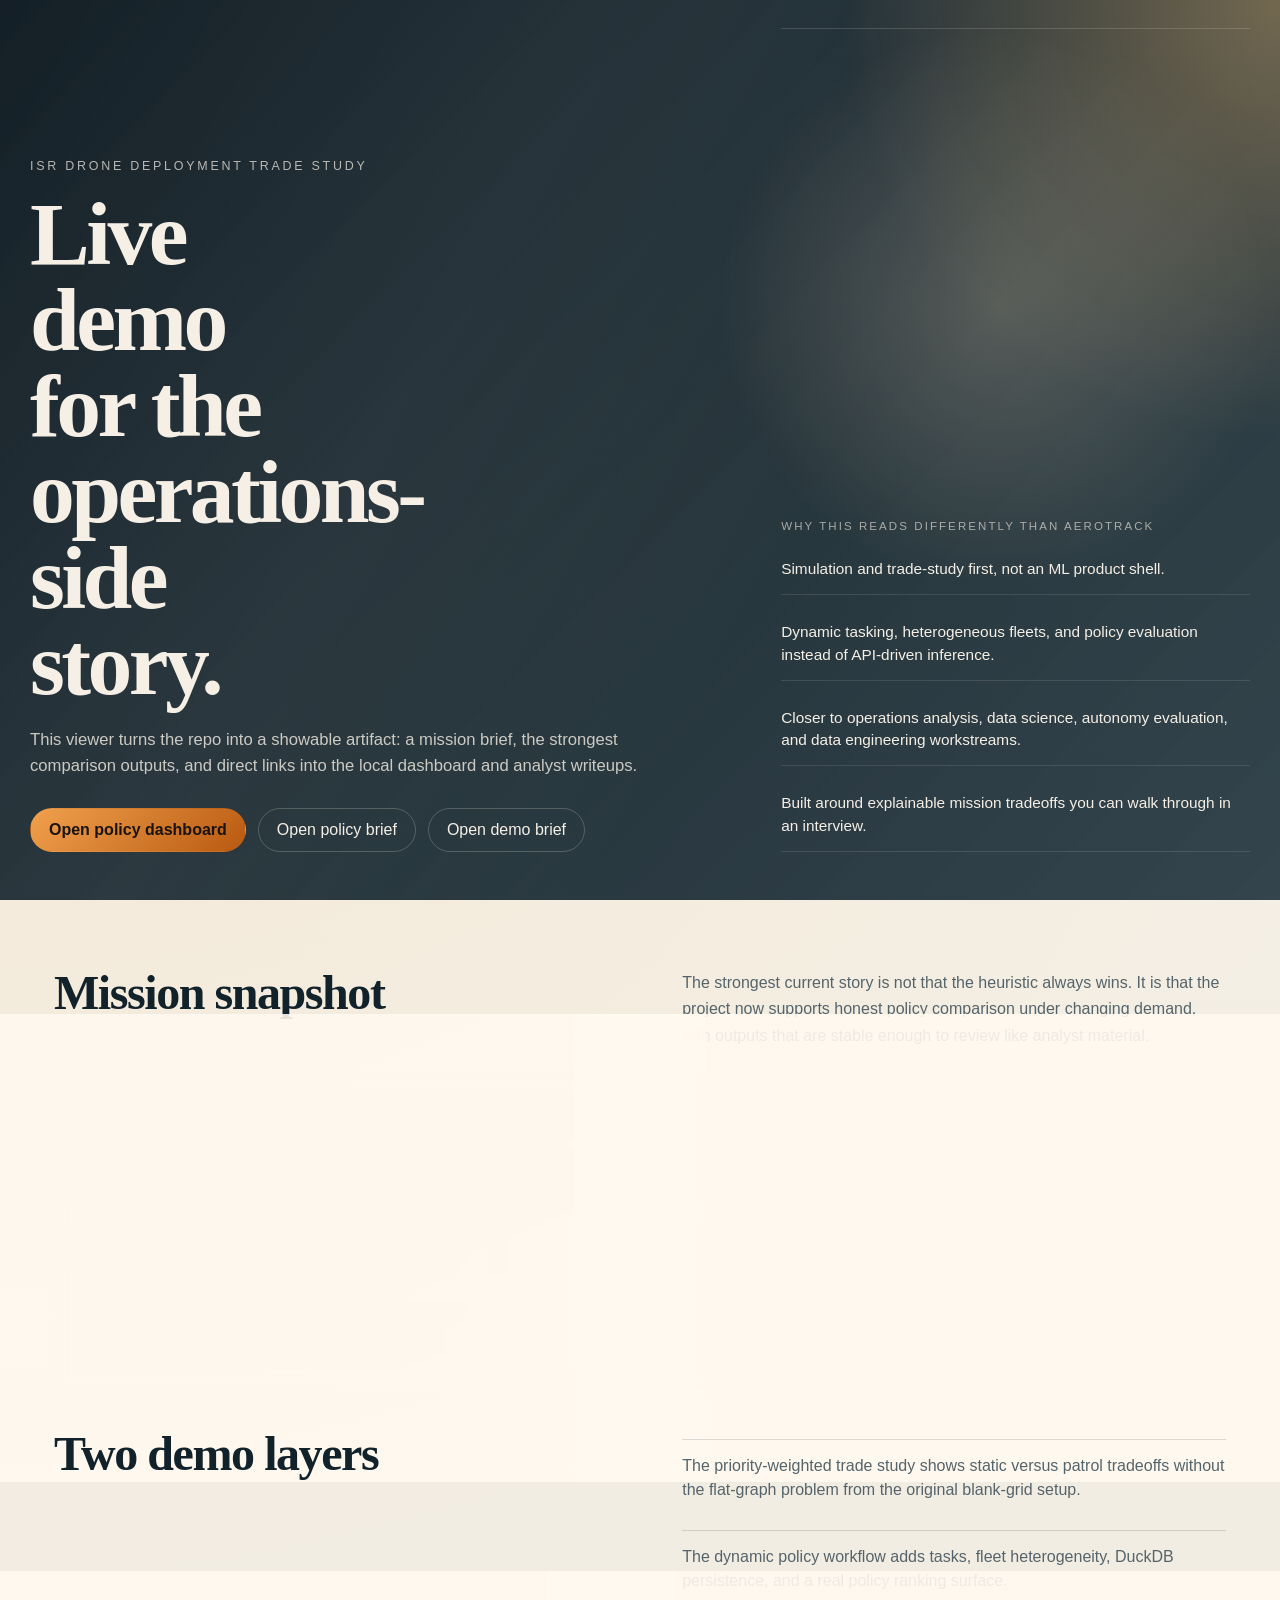
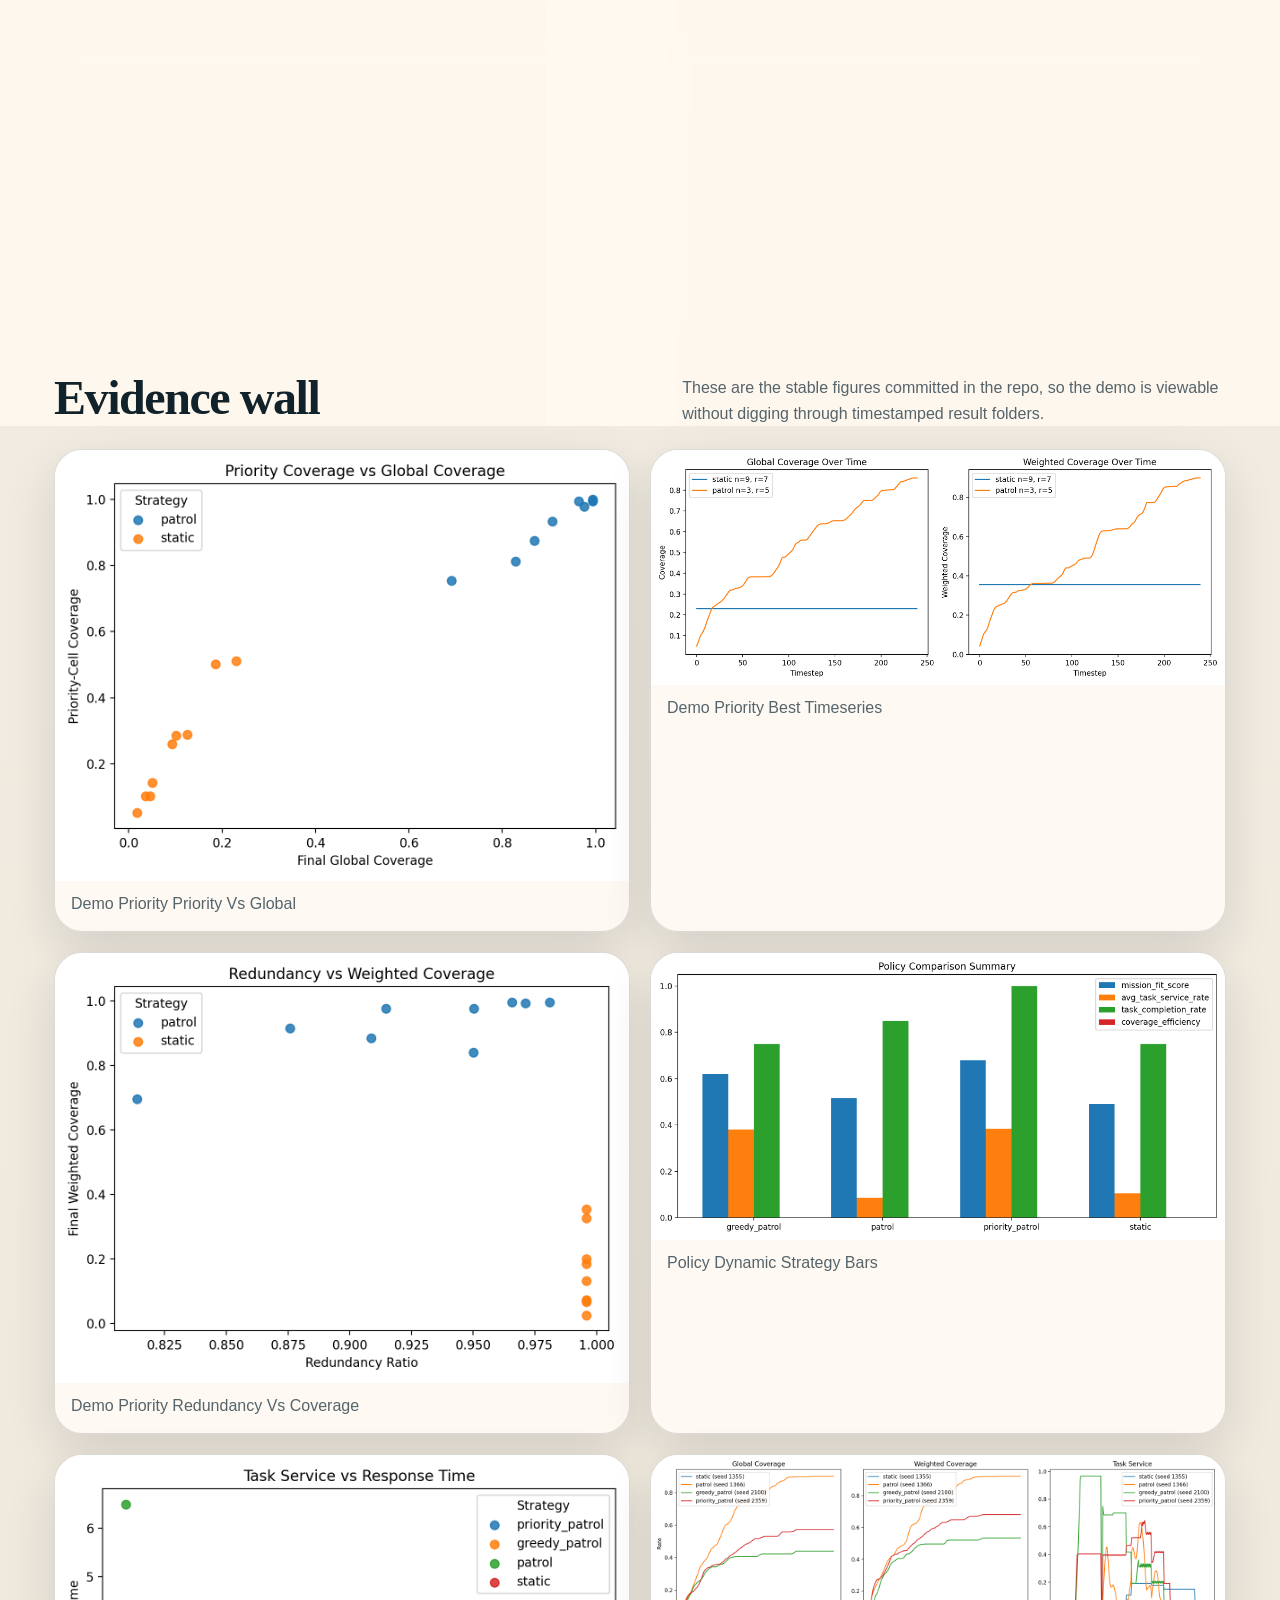
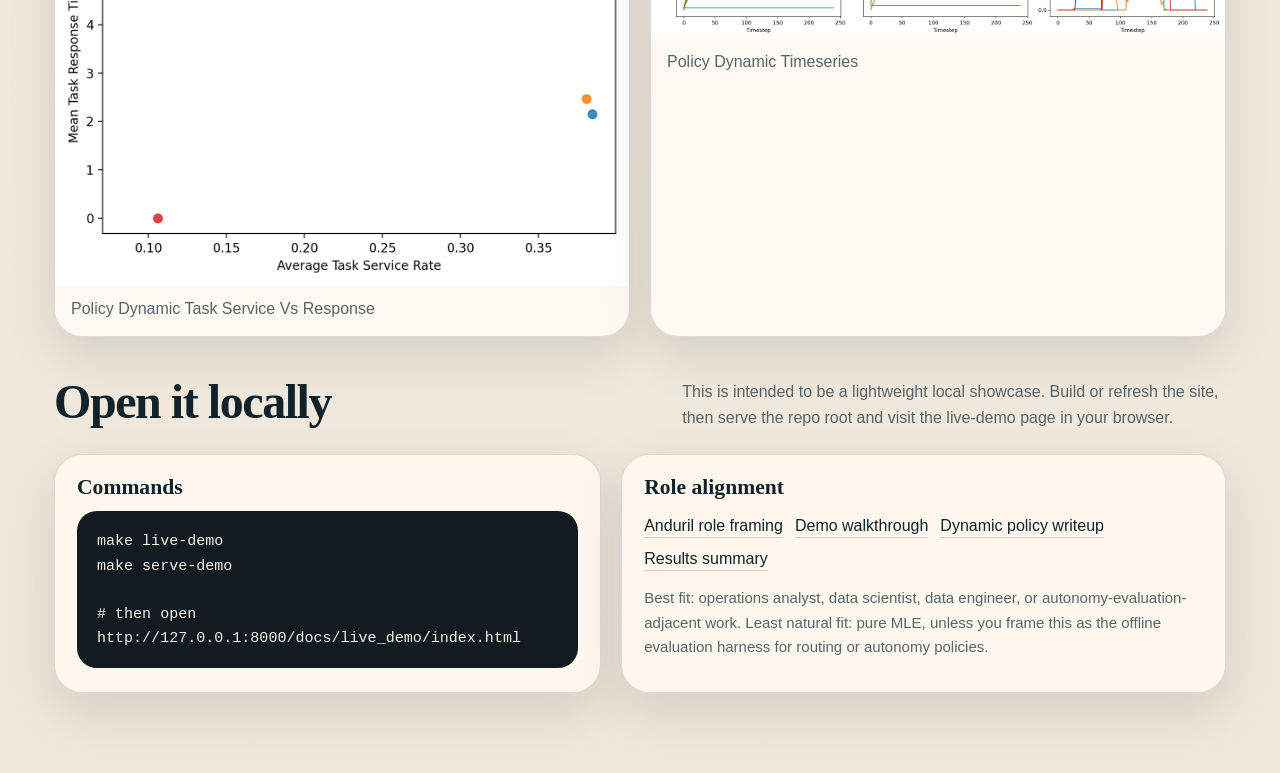
==== docs/live_demo/index.html @ 61dbc6c8 "Add live demo viewer and tighten priority patrol" ====
<!doctype html>
<html lang="en">
<head>
  <meta charset="utf-8">
  <meta name="viewport" content="width=device-width, initial-scale=1">
  <title>ISR Demo Viewer</title>
  <style>
    :root {
      --bg: #f1ece2;
      --bg-deep: #13242d;
      --panel: rgba(255, 249, 240, 0.9);
      --ink: #11222b;
      --muted: #55646b;
      --line: rgba(17, 34, 43, 0.14);
      --accent: #b85a11;
      --accent-soft: rgba(184, 90, 17, 0.12);
      --shadow: 0 18px 50px rgba(17, 34, 43, 0.12);
    }
    * {
      box-sizing: border-box;
    }
    html {
      scroll-behavior: smooth;
    }
    body {
      margin: 0;
      color: var(--ink);
      background:
        radial-gradient(circle at top left, rgba(245, 197, 133, 0.22), transparent 38%),
        linear-gradient(180deg, #f7f2e8 0%, var(--bg) 44%, #efe7da 100%);
      font-family: "Avenir Next", "Segoe UI", sans-serif;
    }
    body::before {
      content: "";
      position: fixed;
      inset: 0;
      pointer-events: none;
      background-image:
        linear-gradient(rgba(17, 34, 43, 0.035) 1px, transparent 1px),
        linear-gradient(90deg, rgba(17, 34, 43, 0.035) 1px, transparent 1px);
      background-size: 56px 56px;
      mask-image: linear-gradient(180deg, rgba(0, 0, 0, 0.55), transparent 80%);
    }
    .hero {
      position: relative;
      min-height: 100svh;
      padding: 28px 24px 48px;
      overflow: hidden;
      background:
        radial-gradient(circle at right top, rgba(255, 196, 111, 0.35), transparent 28%),
        linear-gradient(135deg, rgba(10, 23, 31, 0.96), rgba(25, 45, 56, 0.88));
      color: #f5efe5;
    }
    .hero::after {
      content: "";
      position: absolute;
      inset: 0;
      background:
        linear-gradient(120deg, transparent 0%, rgba(255, 255, 255, 0.04) 35%, transparent 62%),
        radial-gradient(circle at 78% 34%, rgba(255, 219, 165, 0.22), transparent 24%);
      mix-blend-mode: screen;
    }
    .hero-inner {
      position: relative;
      z-index: 1;
      max-width: 1220px;
      margin: 0 auto;
      display: grid;
      grid-template-columns: minmax(0, 1.2fr) minmax(280px, 0.8fr);
      gap: 48px;
      align-items: end;
      min-height: calc(100svh - 76px);
    }
    .eyebrow {
      text-transform: uppercase;
      letter-spacing: 0.22em;
      font-size: 0.78rem;
      color: rgba(245, 239, 229, 0.72);
      margin-bottom: 18px;
    }
    h1, h2, h3 {
      font-family: "Iowan Old Style", "Palatino Linotype", Georgia, serif;
      font-weight: 600;
      line-height: 0.96;
      margin: 0;
    }
    h1 {
      font-size: clamp(3.2rem, 7vw, 6.4rem);
      max-width: 7ch;
      letter-spacing: -0.04em;
    }
    .hero-copy p {
      max-width: 40rem;
      margin: 20px 0 0;
      font-size: 1.04rem;
      line-height: 1.6;
      color: rgba(245, 239, 229, 0.8);
    }
    .hero-actions {
      display: flex;
      flex-wrap: wrap;
      gap: 12px;
      margin-top: 28px;
    }
    .action {
      display: inline-flex;
      align-items: center;
      justify-content: center;
      padding: 12px 18px;
      border-radius: 999px;
      border: 1px solid rgba(245, 239, 229, 0.22);
      color: #f5efe5;
      text-decoration: none;
      transition: transform 220ms ease, background 220ms ease, border-color 220ms ease;
      backdrop-filter: blur(8px);
    }
    .action:hover {
      transform: translateY(-2px);
      background: rgba(255, 255, 255, 0.06);
      border-color: rgba(245, 239, 229, 0.42);
    }
    .action-primary {
      background: linear-gradient(135deg, #f1a04d, #b85a11);
      border-color: transparent;
      color: #1a130f;
      font-weight: 700;
    }
    .hero-board {
      padding: 24px 0 0;
      border-top: 1px solid rgba(245, 239, 229, 0.16);
      align-self: stretch;
      display: grid;
      align-content: end;
    }
    .board-label {
      text-transform: uppercase;
      letter-spacing: 0.18em;
      font-size: 0.72rem;
      color: rgba(245, 239, 229, 0.62);
      margin-bottom: 12px;
    }
    .board-list {
      list-style: none;
      margin: 0;
      padding: 0;
      display: grid;
      gap: 12px;
    }
    .board-list li {
      padding: 14px 0;
      border-bottom: 1px solid rgba(245, 239, 229, 0.12);
      font-size: 0.96rem;
      line-height: 1.45;
    }
    main {
      max-width: 1220px;
      margin: 0 auto;
      padding: 28px 24px 80px;
    }
    .section {
      opacity: 0;
      transform: translateY(26px);
      transition: opacity 520ms ease, transform 520ms ease;
      margin-top: 42px;
    }
    .section.is-visible {
      opacity: 1;
      transform: translateY(0);
    }
    .section-head {
      display: grid;
      grid-template-columns: minmax(0, 1fr) minmax(0, 0.9fr);
      gap: 24px;
      align-items: start;
      margin-bottom: 22px;
    }
    .section-head p {
      margin: 0;
      color: var(--muted);
      line-height: 1.65;
      max-width: 40rem;
    }
    h2 {
      font-size: clamp(2rem, 4vw, 3rem);
      letter-spacing: -0.03em;
    }
    .ops-rail {
      display: grid;
      gap: 14px;
      padding-top: 8px;
    }
    .ops-rail div {
      padding: 14px 0;
      border-top: 1px solid var(--line);
      color: var(--muted);
      line-height: 1.5;
    }
    .tables {
      display: grid;
      grid-template-columns: minmax(0, 0.95fr) minmax(0, 1.05fr);
      gap: 20px;
    }
    .table-panel, .command-panel {
      background: var(--panel);
      border: 1px solid var(--line);
      border-radius: 28px;
      padding: 22px 22px 18px;
      box-shadow: var(--shadow);
      backdrop-filter: blur(8px);
    }
    .table-panel h3, .command-panel h3 {
      font-size: 1.35rem;
      margin-bottom: 14px;
    }
    table {
      width: 100%;
      border-collapse: collapse;
      font-size: 0.95rem;
    }
    th, td {
      text-align: left;
      padding: 12px 8px;
      border-bottom: 1px solid var(--line);
      vertical-align: top;
    }
    th {
      color: var(--muted);
      font-weight: 600;
    }
    tr.is-best td:first-child {
      color: var(--accent);
      font-weight: 700;
    }
    .gallery {
      display: grid;
      grid-template-columns: repeat(2, minmax(0, 1fr));
      gap: 20px;
    }
    .evidence {
      margin: 0;
      background: rgba(255, 251, 245, 0.9);
      border: 1px solid var(--line);
      border-radius: 28px;
      overflow: hidden;
      box-shadow: var(--shadow);
      transition: transform 260ms ease, box-shadow 260ms ease;
    }
    .evidence:hover {
      transform: translateY(-4px);
      box-shadow: 0 24px 52px rgba(17, 34, 43, 0.16);
    }
    .evidence img {
      display: block;
      width: 100%;
      height: auto;
      background: #fff;
    }
    .evidence figcaption {
      padding: 14px 16px 18px;
      color: var(--muted);
      text-transform: capitalize;
    }
    .command-panel pre {
      margin: 0;
      padding: 18px 20px;
      overflow-x: auto;
      border-radius: 20px;
      background: #111b21;
      color: #f5efe5;
      line-height: 1.6;
    }
    .command-panel code {
      font-family: "SFMono-Regular", "Consolas", monospace;
      font-size: 0.94rem;
    }
    .artifact-links {
      display: flex;
      flex-wrap: wrap;
      gap: 12px;
      margin-top: 20px;
    }
    .artifact-links a {
      color: var(--ink);
      text-decoration: none;
      border-bottom: 1px solid rgba(17, 34, 43, 0.18);
      padding-bottom: 2px;
    }
    .artifact-links a:hover {
      color: var(--accent);
      border-bottom-color: rgba(184, 90, 17, 0.5);
    }
    .meta {
      display: grid;
      grid-template-columns: repeat(2, minmax(0, 1fr));
      gap: 20px;
    }
    .meta .table-panel {
      min-height: 100%;
    }
    .small {
      color: var(--muted);
      font-size: 0.94rem;
      line-height: 1.6;
    }
    .run-tag {
      display: inline-flex;
      margin-top: 14px;
      padding: 8px 12px;
      border-radius: 999px;
      background: var(--accent-soft);
      color: var(--accent);
      font-size: 0.86rem;
      letter-spacing: 0.06em;
      text-transform: uppercase;
    }
    .empty {
      color: var(--muted);
      line-height: 1.6;
    }
    @media (max-width: 980px) {
      .hero-inner,
      .section-head,
      .tables,
      .meta {
        grid-template-columns: 1fr;
      }
      .gallery {
        grid-template-columns: 1fr;
      }
      .hero {
        min-height: auto;
        padding-bottom: 36px;
      }
      .hero-inner {
        min-height: auto;
      }
    }
  </style>
</head>
<body>
  <section class="hero">
    <div class="hero-inner">
      <div class="hero-copy">
        <div class="eyebrow">ISR Drone Deployment Trade Study</div>
        <h1>Live demo for the operations-side story.</h1>
        <p>This viewer turns the repo into a showable artifact: a mission brief, the strongest comparison outputs, and direct links into the local dashboard and analyst writeups.</p>
        <div class="hero-actions">
          <a class='action action-primary' href='../../results/policy/policy_comparison_dynamic_heterogeneous_20260413_133740/dashboard.html'>Open policy dashboard</a><a class='action' href='../../results/policy/policy_comparison_dynamic_heterogeneous_20260413_133740/policy_report.md'>Open policy brief</a><a class='action' href='../../results/demo/demo_priority_trade_study_20260413_093212/demo_report.md'>Open demo brief</a>
        </div>
      </div>
      <aside class="hero-board">
        <div class="board-label">Why this reads differently than Aerotrack</div>
        <ul class="board-list">
          <li>Simulation and trade-study first, not an ML product shell.</li>
          <li>Dynamic tasking, heterogeneous fleets, and policy evaluation instead of API-driven inference.</li>
          <li>Closer to operations analysis, data science, autonomy evaluation, and data engineering workstreams.</li>
          <li>Built around explainable mission tradeoffs you can walk through in an interview.</li>
        </ul>
      </aside>
    </div>
  </section>

  <main>
    <section class="section">
      <div class="section-head">
        <div>
          <h2>Mission snapshot</h2>
        </div>
        <p>The strongest current story is not that the heuristic always wins. It is that the project now supports honest policy comparison under changing demand, with outputs that are stable enough to review like analyst material.</p>
      </div>
      <div class="meta">
        <article class="table-panel">
          <h3>Current readout</h3>
          <ul class="board-list"><li>Best dynamic policy: priority_patrol at mission-fit 0.680.</li><li>Task-completion lift vs static: 0.250.</li><li>Weighted-coverage lift vs static: 0.455.</li><li>Priority demo contrast: static weighted coverage 0.355 vs patrol 0.884.</li></ul>
        </article>
        <article class="table-panel">
          <h3>Latest local runs</h3>
          <p class="small">Priority demo: <span class="run-tag">demo_priority_trade_study_20260413_093212</span></p>
          <p class="small">Policy comparison: <span class="run-tag">policy_comparison_dynamic_heterogeneous_20260413_133740</span></p>
          <p class="small">These links point at your local generated artifacts, so the page stays tied to the freshest run instead of a hand-written summary.</p>
        </article>
      </div>
    </section>

    <section class="section">
      <div class="section-head">
        <div>
          <h2>Two demo layers</h2>
        </div>
        <div class="ops-rail">
          <div>The priority-weighted trade study shows static versus patrol tradeoffs without the flat-graph problem from the original blank-grid setup.</div>
          <div>The dynamic policy workflow adds tasks, fleet heterogeneity, DuckDB persistence, and a real policy ranking surface.</div>
        </div>
      </div>
      <div class="tables">
        <article class="table-panel">
          <h3>Priority-weighted trade study</h3>
          <table><thead><tr><th>Strategy</th><th>Drones</th><th>Radius</th><th>Mission Fit</th><th>Weighted Cov</th><th>Priority Persist</th></tr></thead><tbody><tr><td>patrol</td><td>3</td><td>5</td><td>0.816</td><td>0.884</td><td>0.863</td></tr><tr><td>patrol</td><td>6</td><td>7</td><td>0.802</td><td>0.993</td><td>0.893</td></tr><tr><td>patrol</td><td>3</td><td>7</td><td>0.797</td><td>0.841</td><td>0.904</td></tr><tr><td>patrol</td><td>9</td><td>7</td><td>0.781</td><td>0.995</td><td>0.916</td></tr></tbody></table>
        </article>
        <article class="table-panel">
          <h3>Dynamic policy ranking</h3>
          <table><thead><tr><th>Strategy</th><th>Mission Fit</th><th>Weighted Cov</th><th>Task Service</th><th>Completion</th><th>Mean Response</th></tr></thead><tbody><tr class='is-best'><td>priority_patrol</td><td>0.680</td><td>0.562</td><td>0.384</td><td>1.000</td><td>2.15</td></tr><tr><td>greedy_patrol</td><td>0.620</td><td>0.496</td><td>0.381</td><td>0.750</td><td>2.47</td></tr><tr><td>patrol</td><td>0.516</td><td>0.834</td><td>0.086</td><td>0.850</td><td>6.50</td></tr><tr><td>static</td><td>0.491</td><td>0.107</td><td>0.106</td><td>0.750</td><td>0.00</td></tr></tbody></table>
        </article>
      </div>
    </section>

    <section class="section">
      <div class="section-head">
        <div>
          <h2>Evidence wall</h2>
        </div>
        <p>These are the stable figures committed in the repo, so the demo is viewable without digging through timestamped result folders.</p>
      </div>
      <div class="gallery">
        <figure class='evidence'><img src='../figures/demo_priority_priority_vs_global.png' alt='demo priority priority vs global'><figcaption>demo priority priority vs global</figcaption></figure><figure class='evidence'><img src='../figures/demo_priority_best_timeseries.png' alt='demo priority best timeseries'><figcaption>demo priority best timeseries</figcaption></figure><figure class='evidence'><img src='../figures/demo_priority_redundancy_vs_coverage.png' alt='demo priority redundancy vs coverage'><figcaption>demo priority redundancy vs coverage</figcaption></figure><figure class='evidence'><img src='../figures/policy_dynamic_strategy_bars.png' alt='policy dynamic strategy bars'><figcaption>policy dynamic strategy bars</figcaption></figure><figure class='evidence'><img src='../figures/policy_dynamic_task_service_vs_response.png' alt='policy dynamic task service vs response'><figcaption>policy dynamic task service vs response</figcaption></figure><figure class='evidence'><img src='../figures/policy_dynamic_timeseries.png' alt='policy dynamic timeseries'><figcaption>policy dynamic timeseries</figcaption></figure>
      </div>
    </section>

    <section class="section">
      <div class="section-head">
        <div>
          <h2>Open it locally</h2>
        </div>
        <p>This is intended to be a lightweight local showcase. Build or refresh the site, then serve the repo root and visit the live-demo page in your browser.</p>
      </div>
      <div class="tables">
        <article class="command-panel">
          <h3>Commands</h3>
          <pre><code>make live-demo
make serve-demo

# then open
http://127.0.0.1:8000/docs/live_demo/index.html</code></pre>
        </article>
        <article class="command-panel">
          <h3>Role alignment</h3>
          <div class="artifact-links">
            <a href="../06_anduril_role_alignment.md">Anduril role framing</a>
            <a href="../05_demo_walkthrough.md">Demo walkthrough</a>
            <a href="../07_dynamic_policy_comparison.md">Dynamic policy writeup</a>
            <a href="../04_results_summary.md">Results summary</a>
          </div>
          <p class="small">Best fit: operations analyst, data scientist, data engineer, or autonomy-evaluation-adjacent work. Least natural fit: pure MLE, unless you frame this as the offline evaluation harness for routing or autonomy policies.</p>
        </article>
      </div>
    </section>
  </main>

  <script>
    const observer = new IntersectionObserver((entries) => {
      for (const entry of entries) {
        if (entry.isIntersecting) {
          entry.target.classList.add('is-visible');
          observer.unobserve(entry.target);
        }
      }
    }, { threshold: 0.18 });
    document.querySelectorAll('.section').forEach((section) => observer.observe(section));
  </script>
</body>
</html>
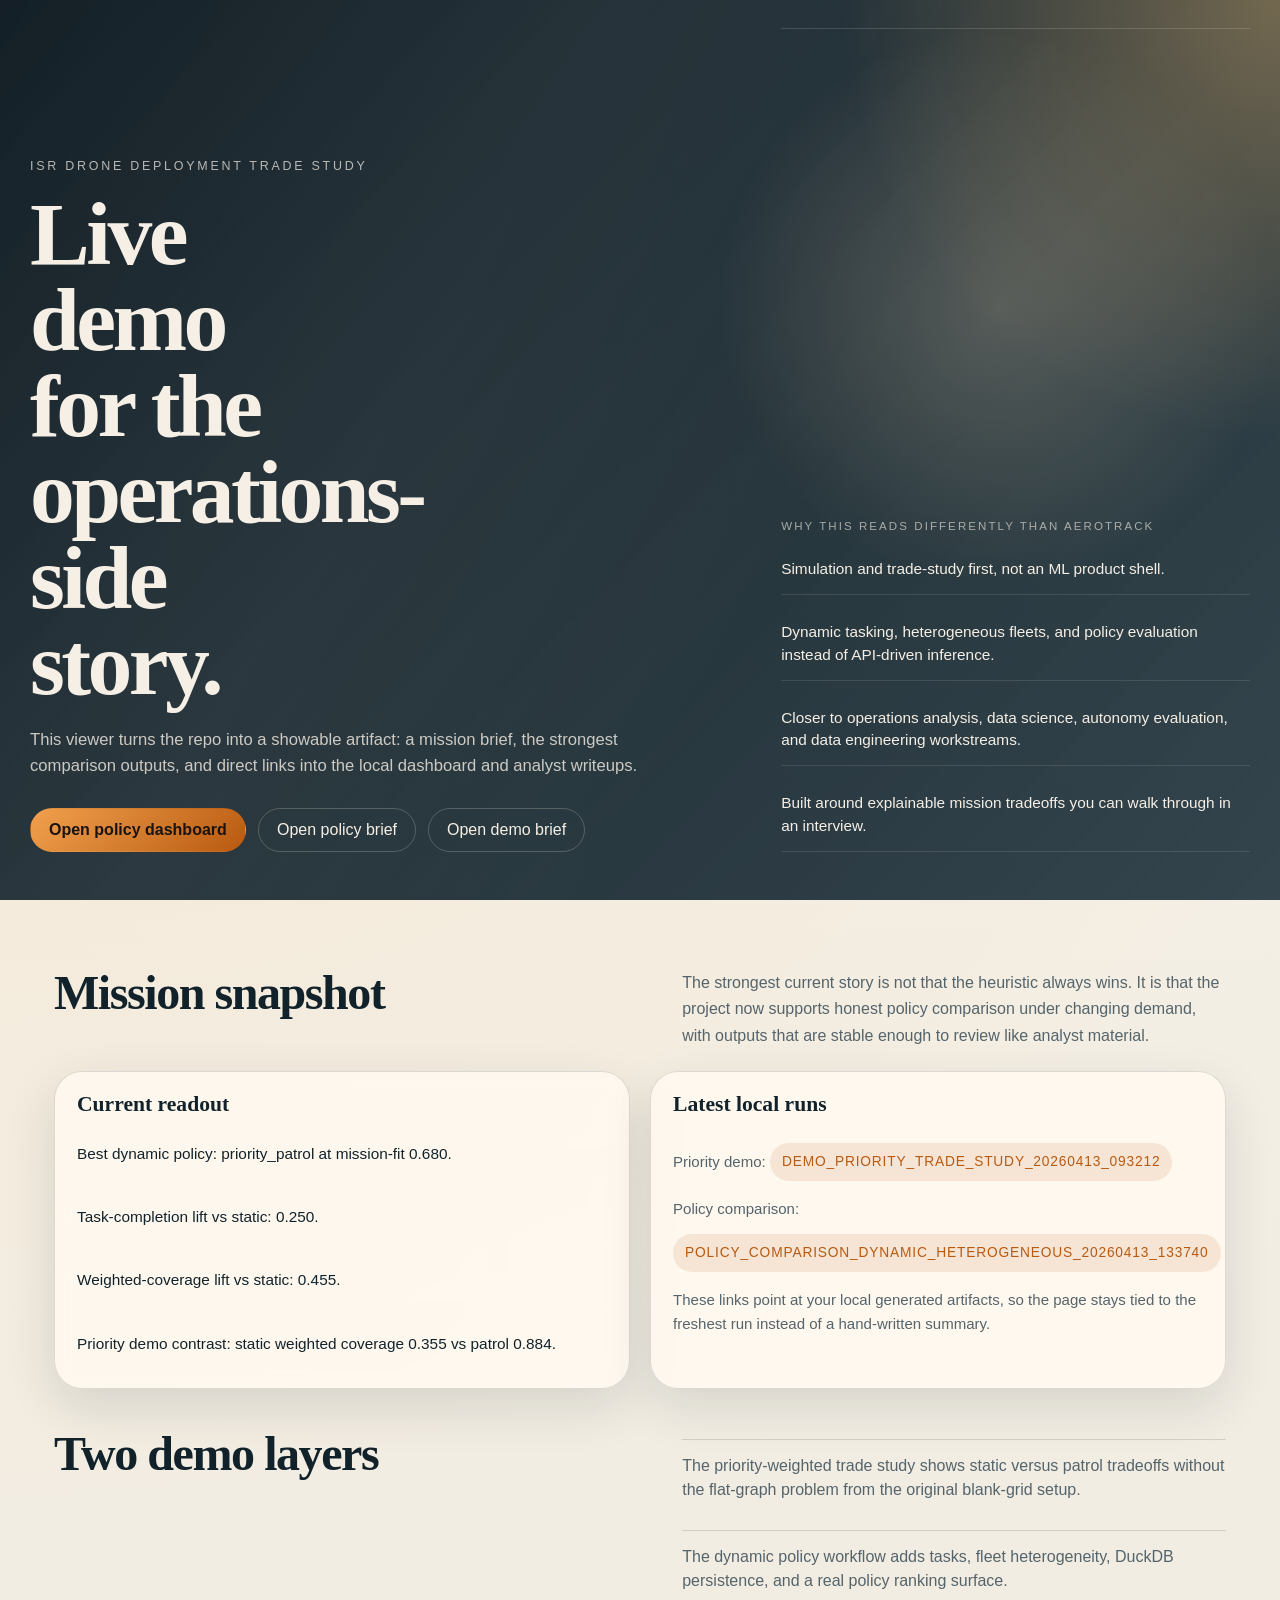
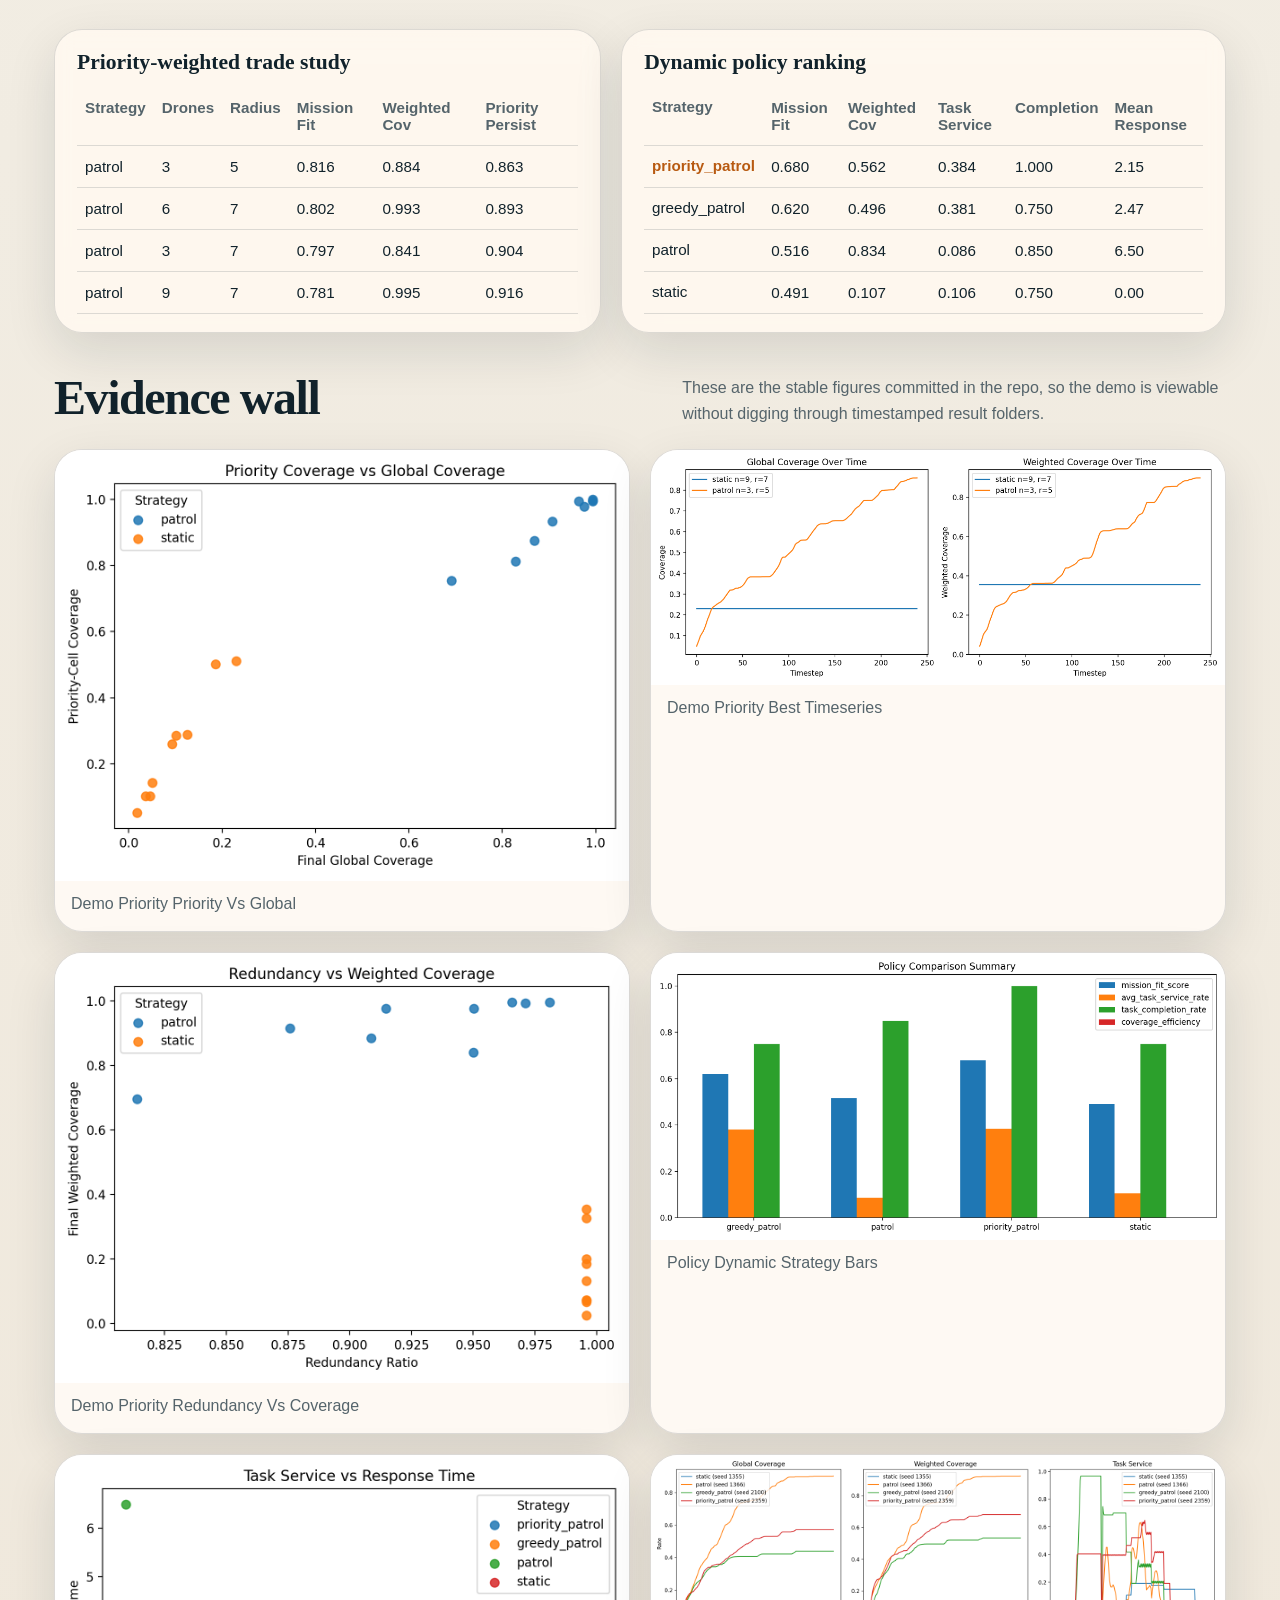
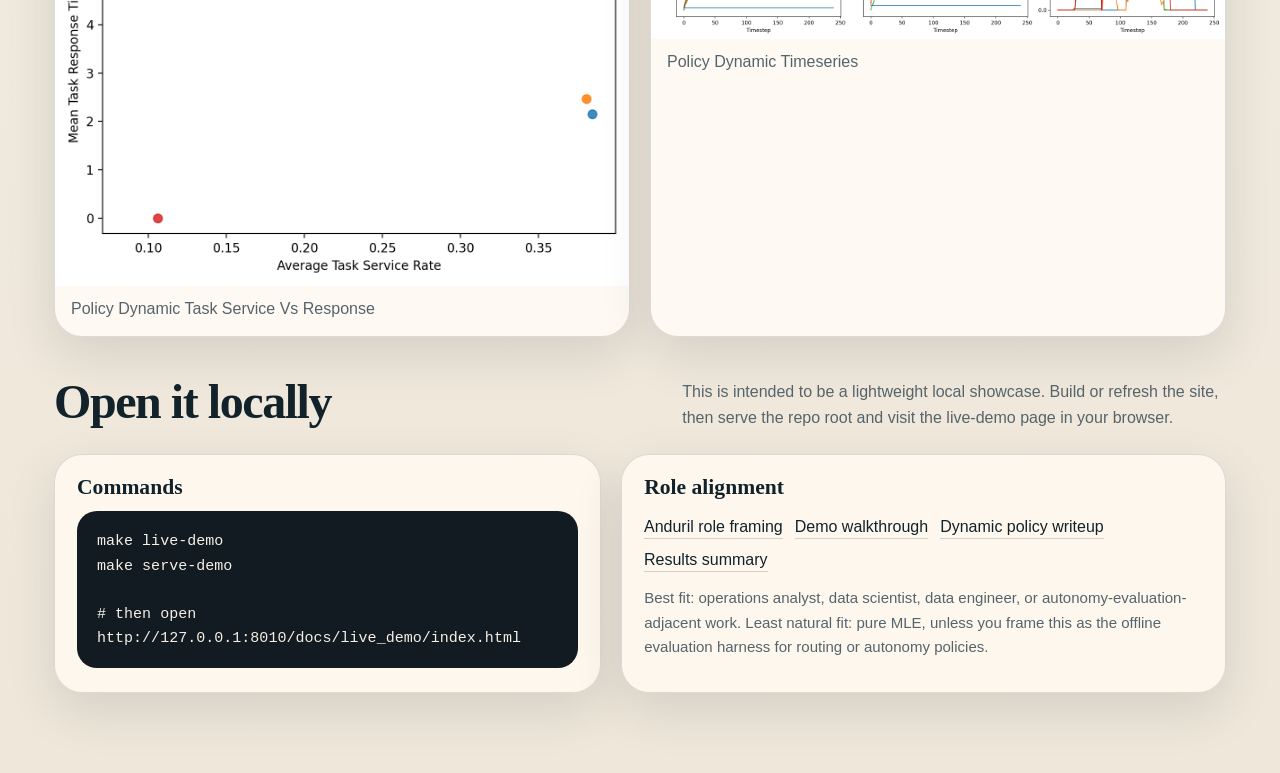
==== commit 845e8038: "Fix live demo serve instructions" ====
--- a/docs/live_demo/index.html
+++ b/docs/live_demo/index.html
@@ -430,7 +430,7 @@
 make serve-demo
 
 # then open
-http://127.0.0.1:8000/docs/live_demo/index.html</code></pre>
+http://127.0.0.1:8010/docs/live_demo/index.html</code></pre>
         </article>
         <article class="command-panel">
           <h3>Role alignment</h3>
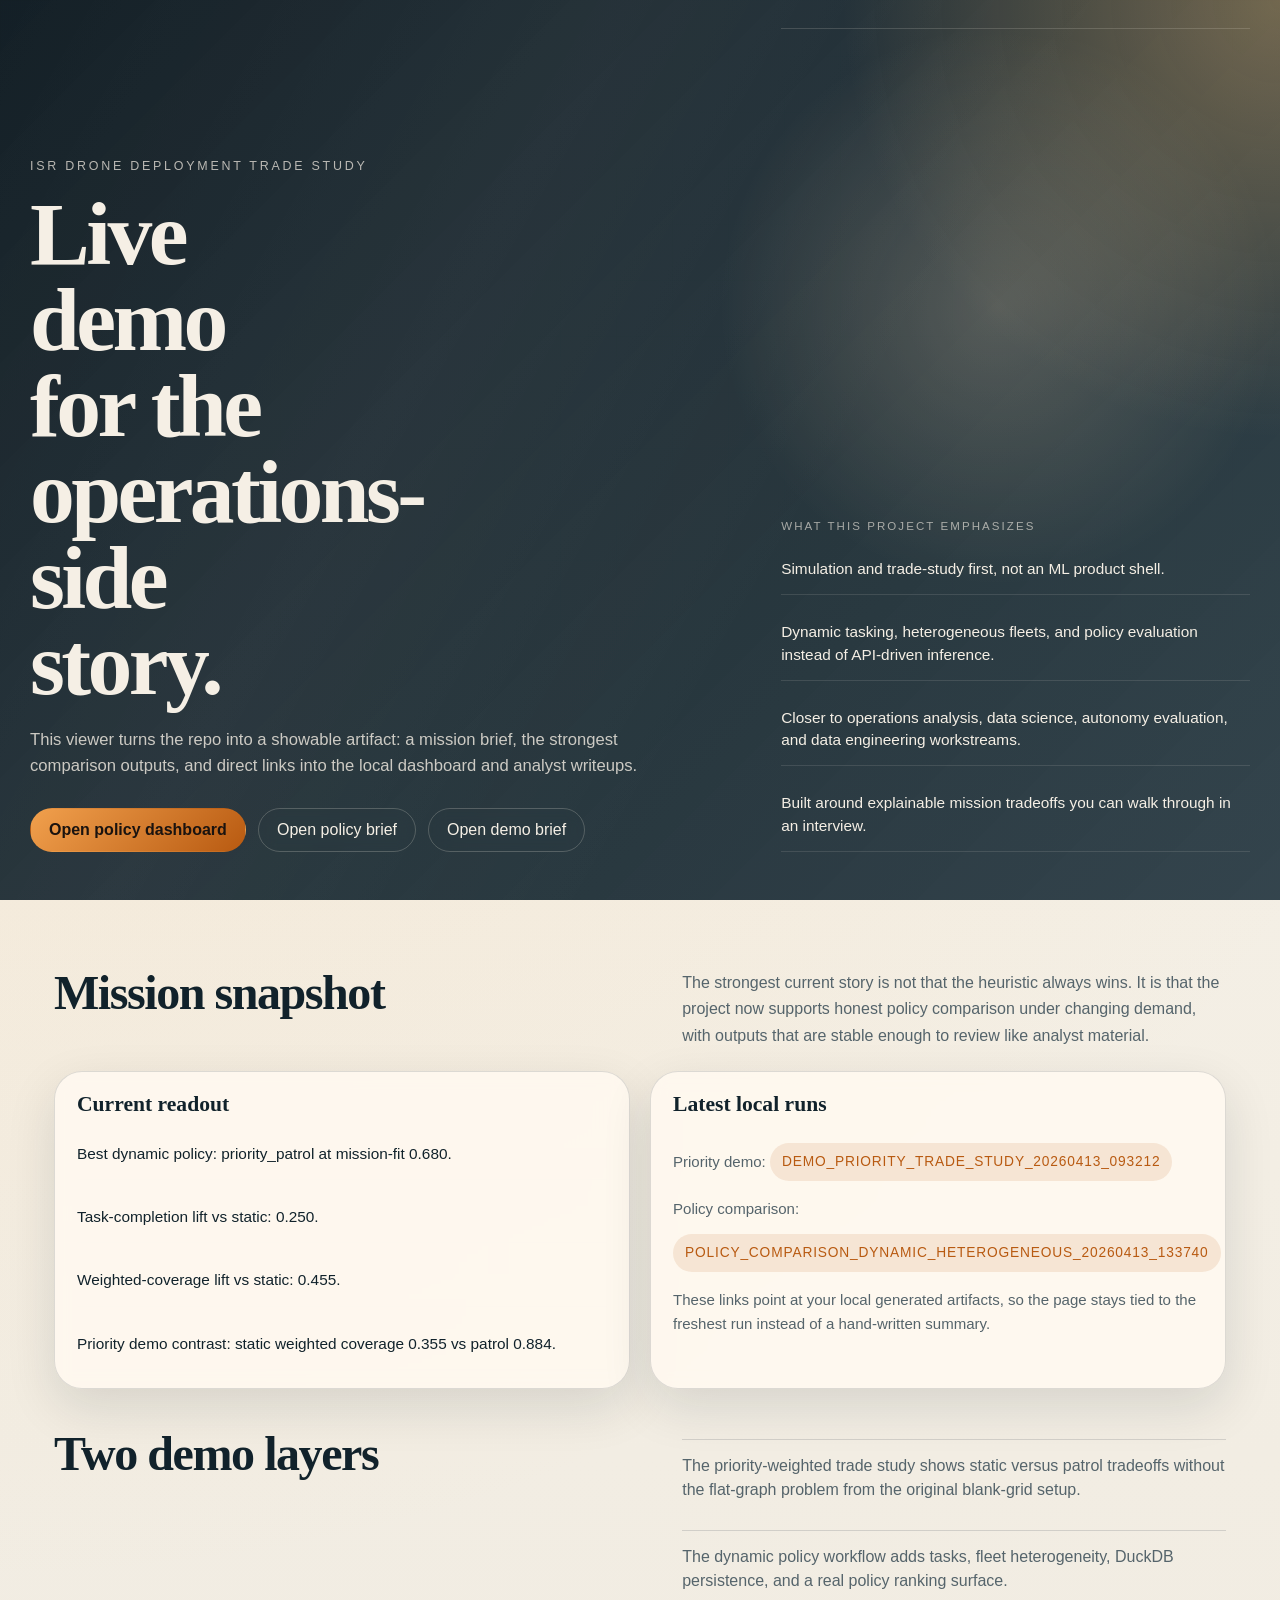
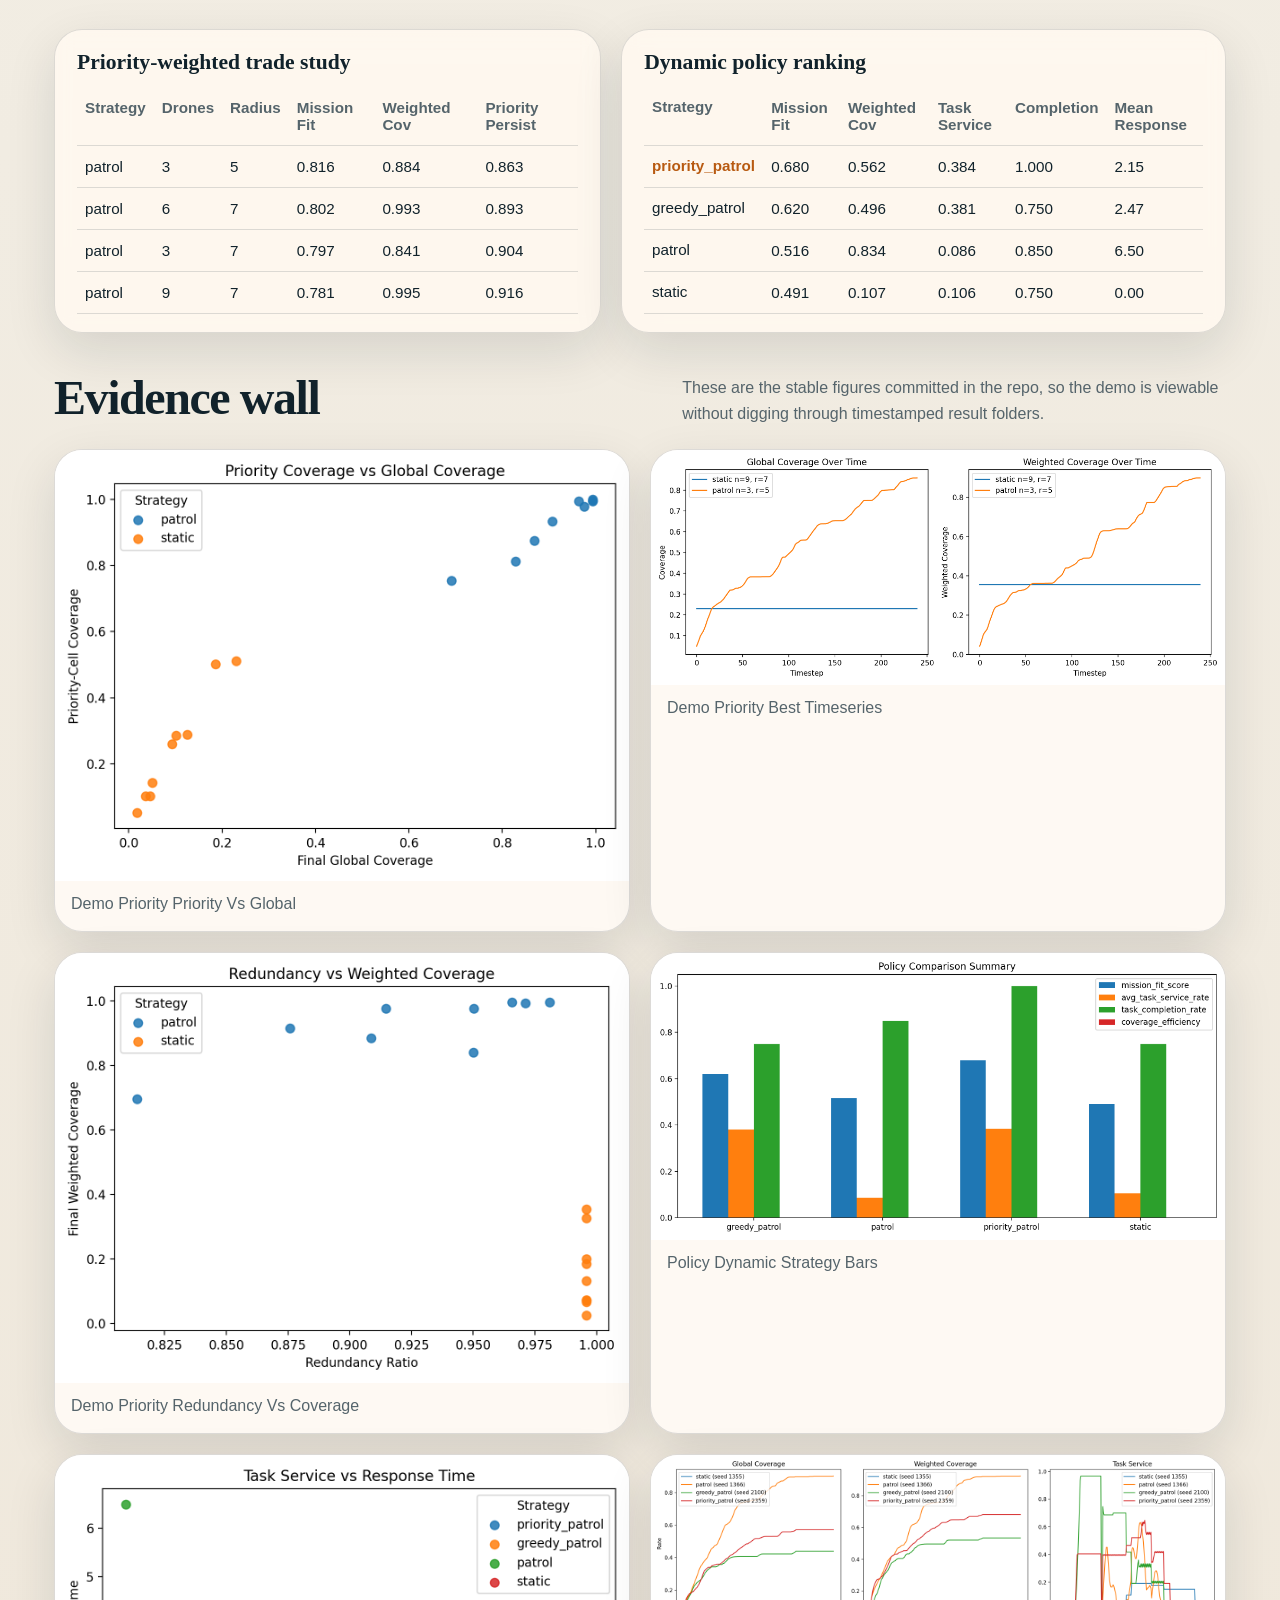
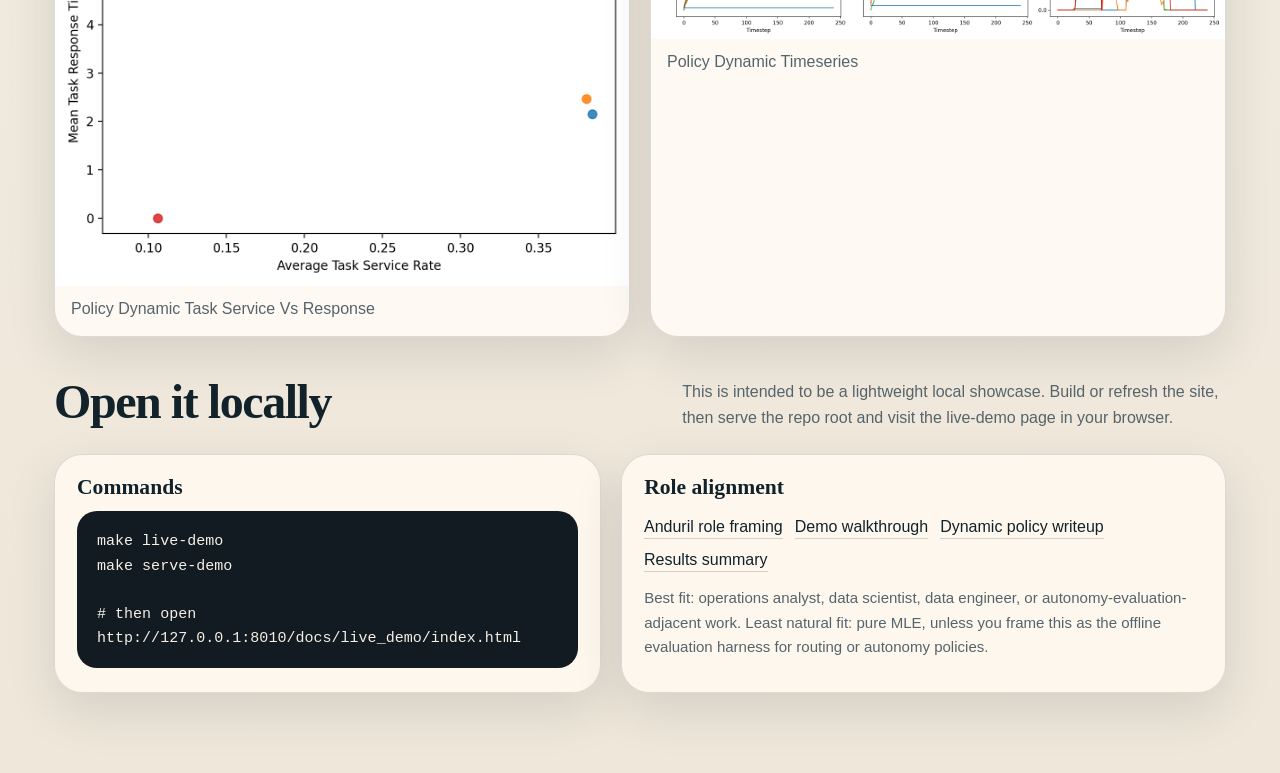
==== commit aba08df9: "Remove external project references from showcase" ====
--- a/docs/live_demo/index.html
+++ b/docs/live_demo/index.html
@@ -349,7 +349,7 @@
         </div>
       </div>
       <aside class="hero-board">
-        <div class="board-label">Why this reads differently than Aerotrack</div>
+        <div class="board-label">What this project emphasizes</div>
         <ul class="board-list">
           <li>Simulation and trade-study first, not an ML product shell.</li>
           <li>Dynamic tasking, heterogeneous fleets, and policy evaluation instead of API-driven inference.</li>
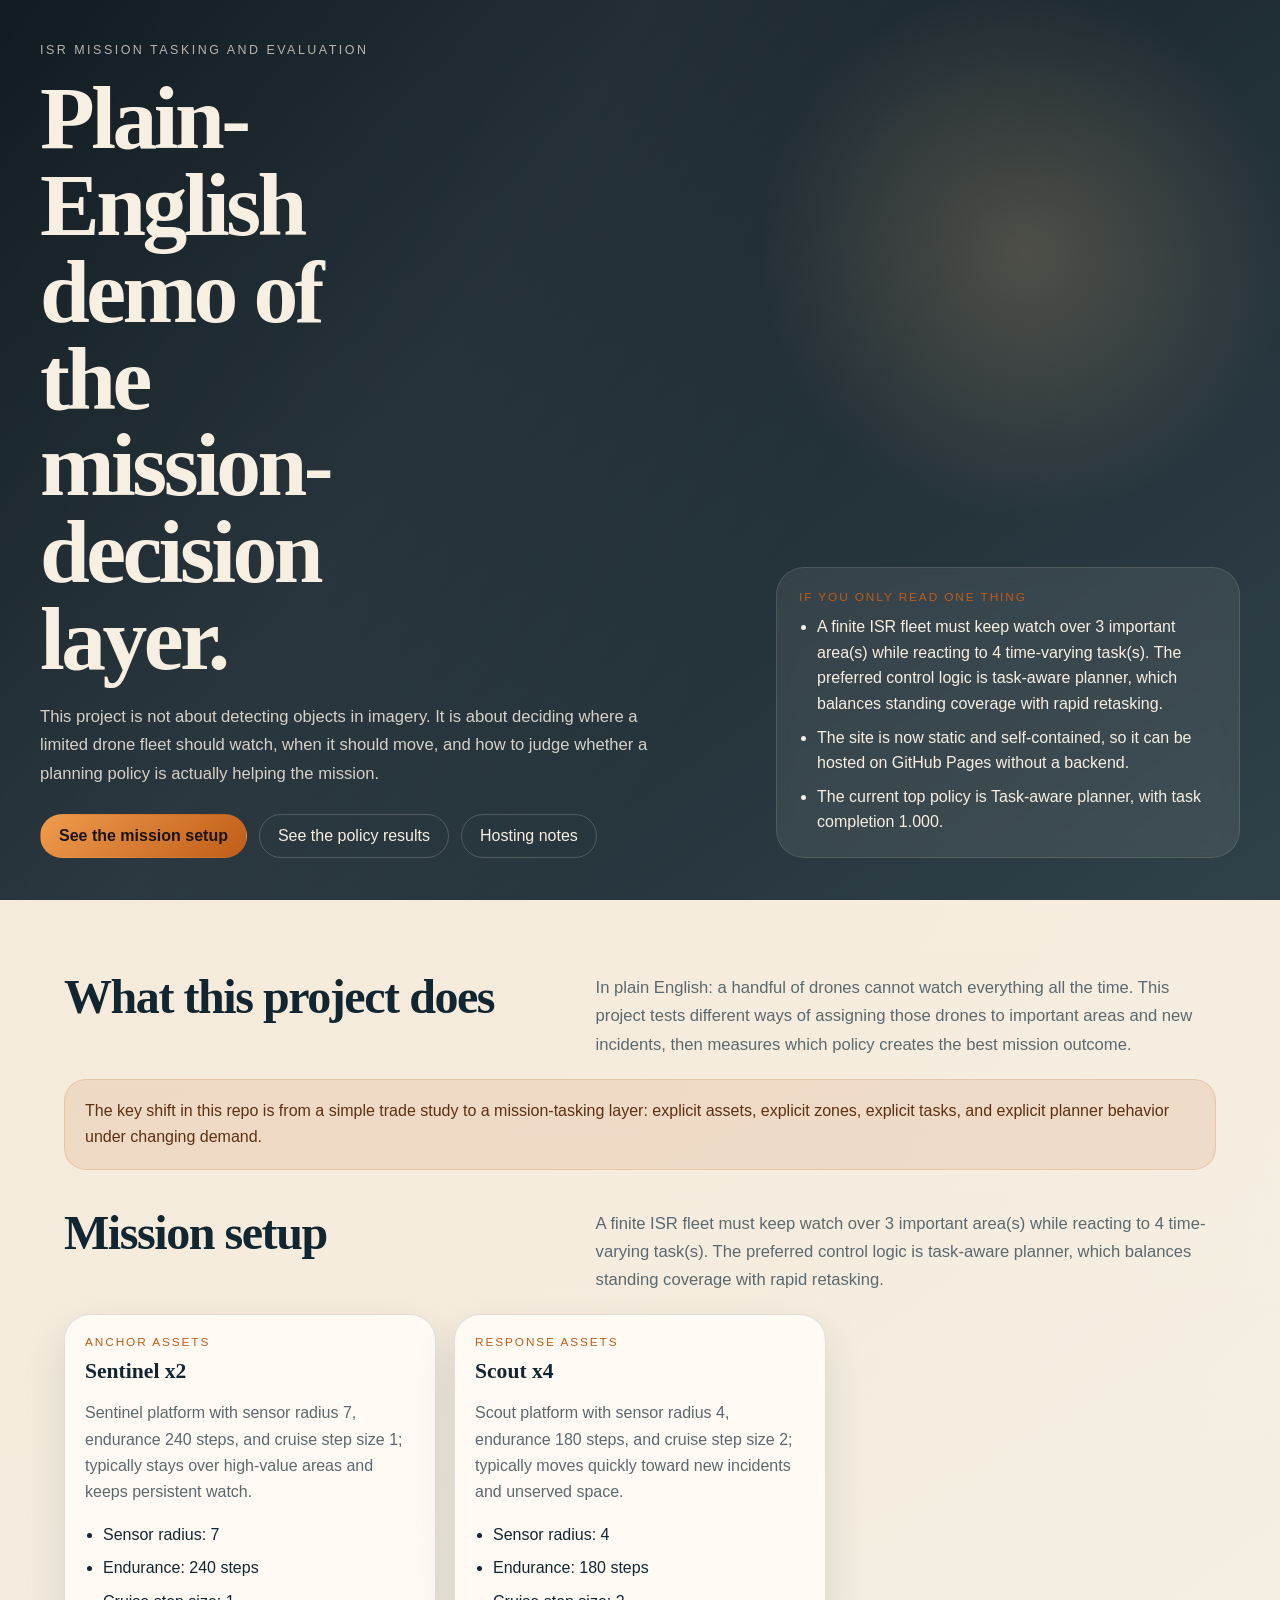
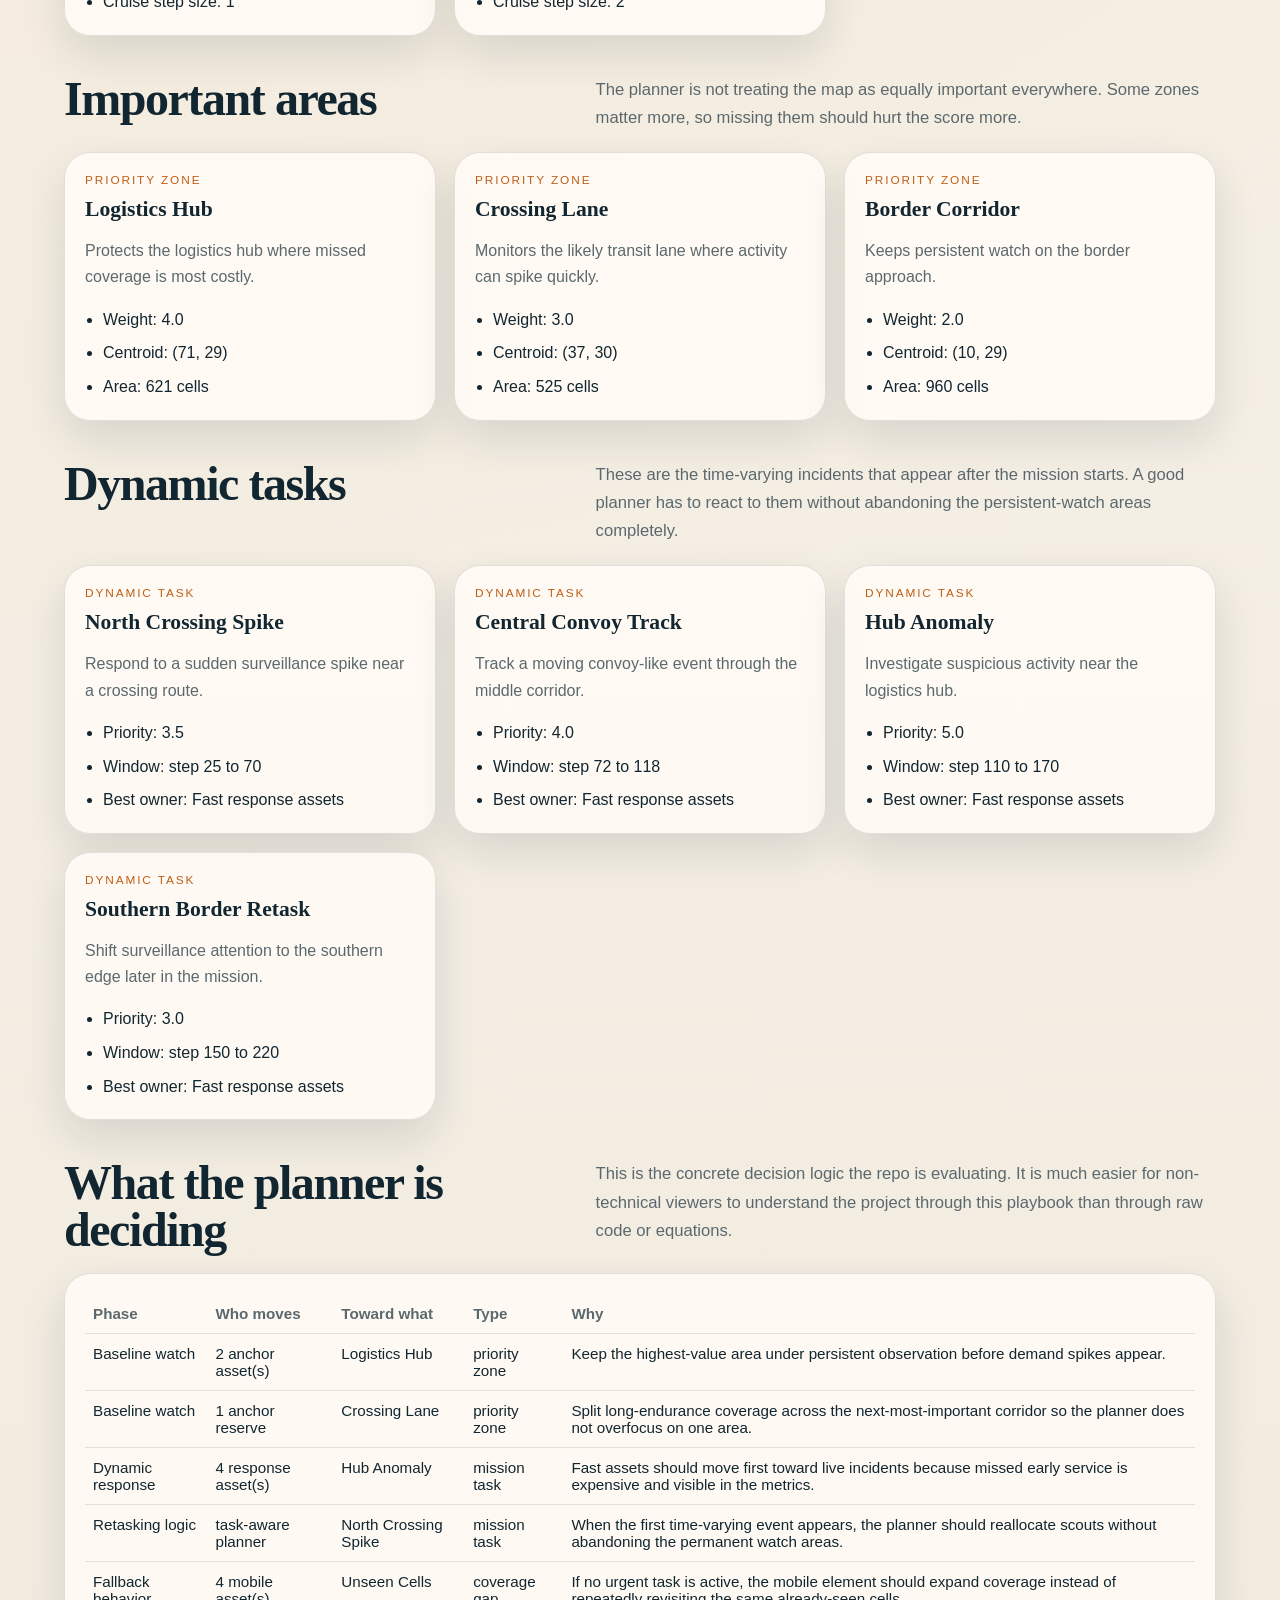
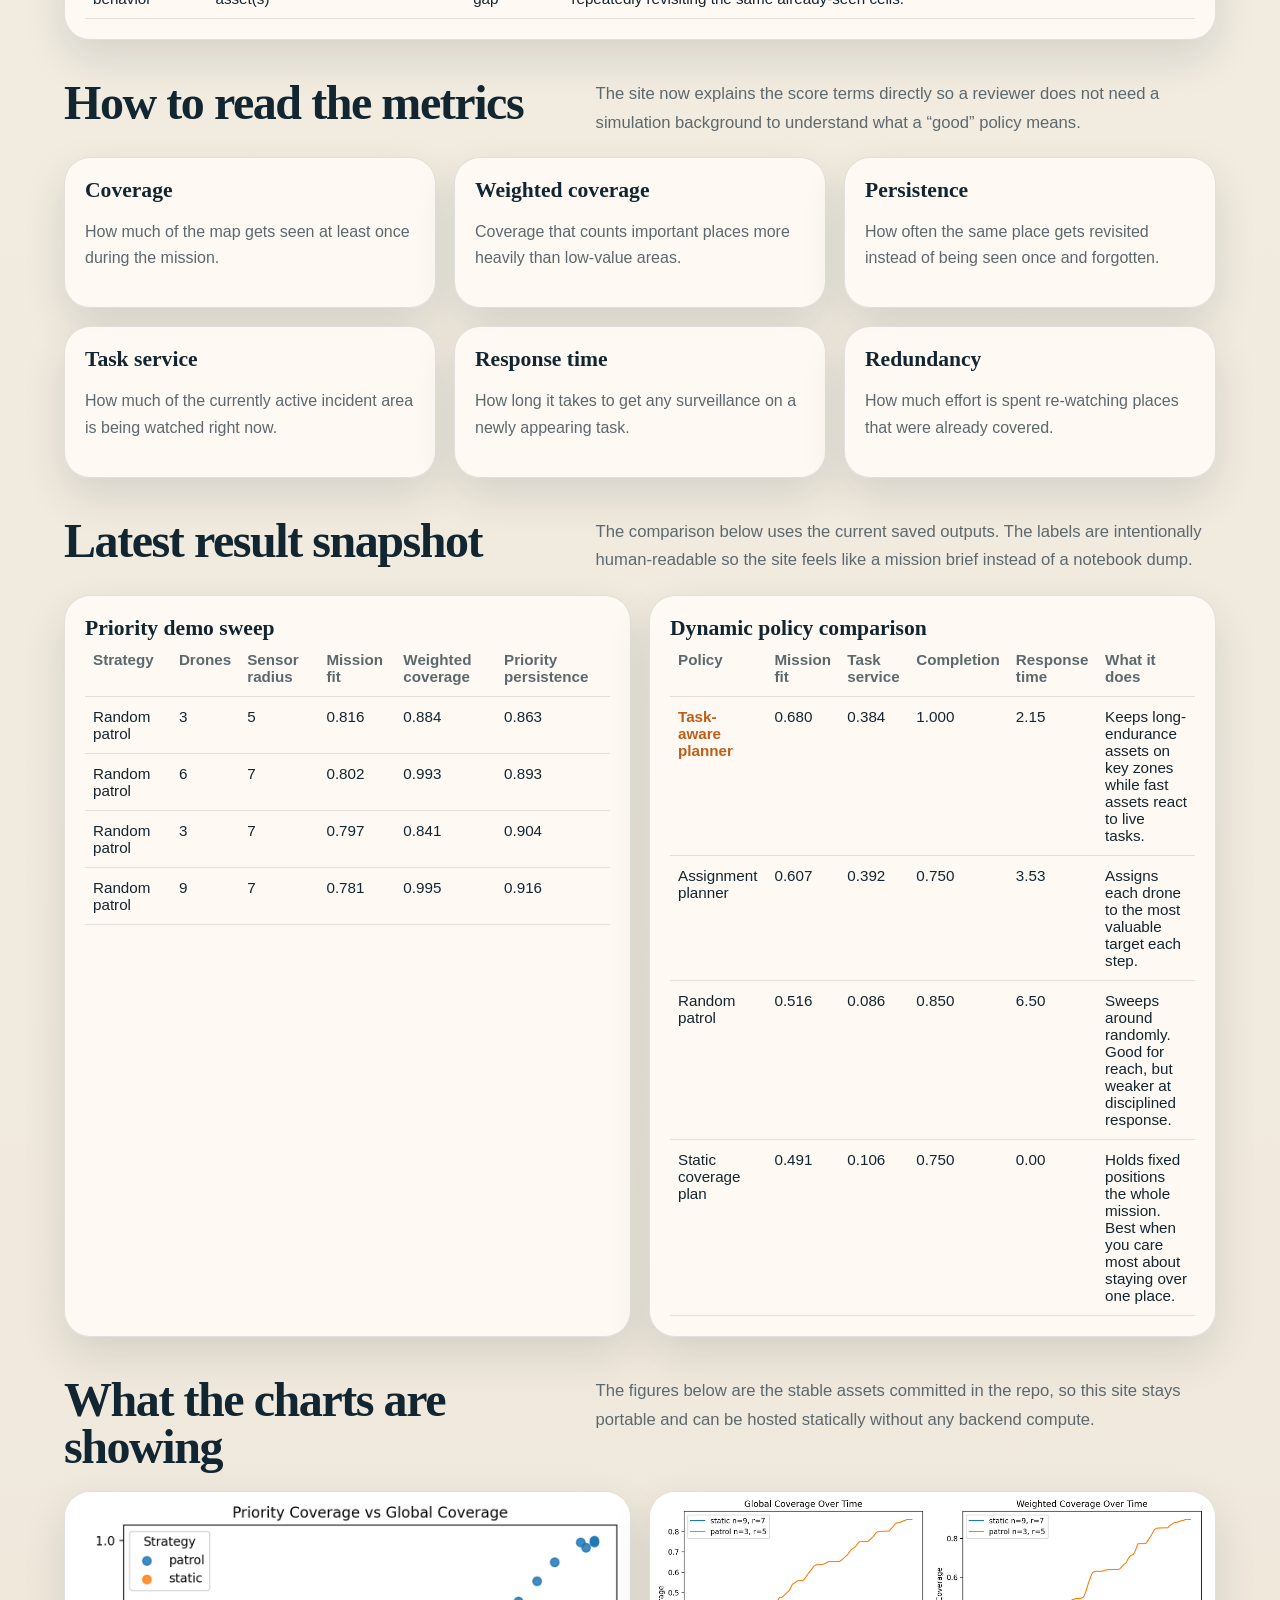
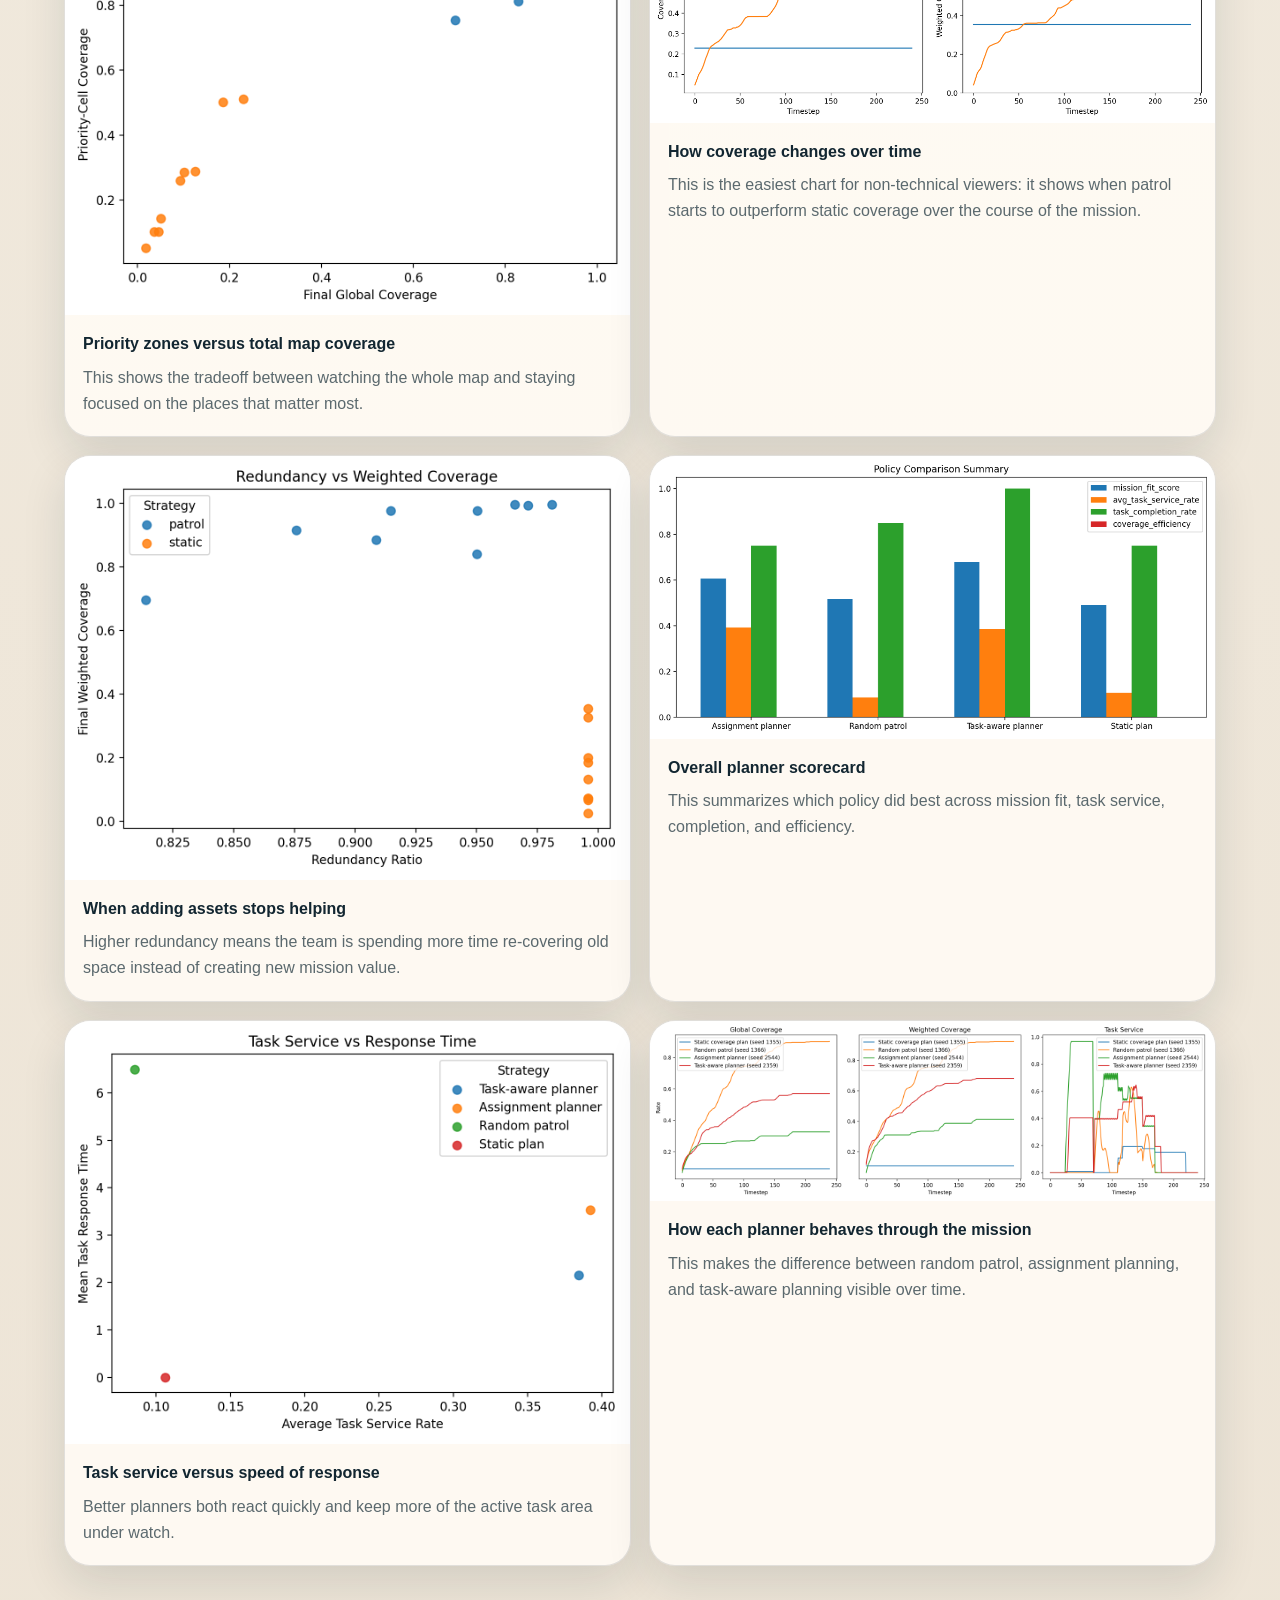
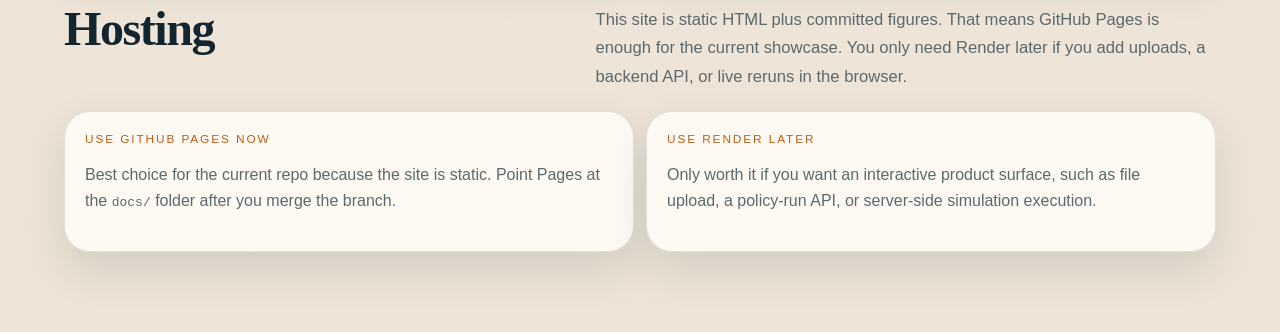
==== commit 9f207e17: "Reframe project as mission tasking layer" ====
--- a/docs/live_demo/index.html
+++ b/docs/live_demo/index.html
@@ -3,18 +3,18 @@
 <head>
   <meta charset="utf-8">
   <meta name="viewport" content="width=device-width, initial-scale=1">
-  <title>ISR Demo Viewer</title>
+  <title>ISR Mission Tasking Demo</title>
   <style>
     :root {
-      --bg: #f1ece2;
-      --bg-deep: #13242d;
-      --panel: rgba(255, 249, 240, 0.9);
-      --ink: #11222b;
-      --muted: #55646b;
-      --line: rgba(17, 34, 43, 0.14);
-      --accent: #b85a11;
-      --accent-soft: rgba(184, 90, 17, 0.12);
-      --shadow: 0 18px 50px rgba(17, 34, 43, 0.12);
+      --bg: #f2ece1;
+      --ink: #122631;
+      --muted: #5b696e;
+      --panel: rgba(255, 251, 245, 0.92);
+      --line: rgba(18, 38, 49, 0.12);
+      --accent: #bf5d18;
+      --accent-soft: rgba(191, 93, 24, 0.12);
+      --hero: linear-gradient(145deg, rgba(12, 23, 30, 0.98), rgba(27, 46, 57, 0.9));
+      --shadow: 0 18px 44px rgba(18, 38, 49, 0.12);
     }
     * {
       box-sizing: border-box;
@@ -26,204 +26,192 @@
       margin: 0;
       color: var(--ink);
       background:
-        radial-gradient(circle at top left, rgba(245, 197, 133, 0.22), transparent 38%),
-        linear-gradient(180deg, #f7f2e8 0%, var(--bg) 44%, #efe7da 100%);
+        radial-gradient(circle at top left, rgba(239, 186, 122, 0.18), transparent 34%),
+        linear-gradient(180deg, #f8f3ea 0%, var(--bg) 44%, #ede4d6 100%);
       font-family: "Avenir Next", "Segoe UI", sans-serif;
     }
-    body::before {
-      content: "";
-      position: fixed;
-      inset: 0;
-      pointer-events: none;
-      background-image:
-        linear-gradient(rgba(17, 34, 43, 0.035) 1px, transparent 1px),
-        linear-gradient(90deg, rgba(17, 34, 43, 0.035) 1px, transparent 1px);
-      background-size: 56px 56px;
-      mask-image: linear-gradient(180deg, rgba(0, 0, 0, 0.55), transparent 80%);
-    }
     .hero {
+      min-height: 100svh;
+      padding: 28px 24px 42px;
+      color: #f7efe2;
+      background: var(--hero);
       position: relative;
-      min-height: 100svh;
-      padding: 28px 24px 48px;
       overflow: hidden;
-      background:
-        radial-gradient(circle at right top, rgba(255, 196, 111, 0.35), transparent 28%),
-        linear-gradient(135deg, rgba(10, 23, 31, 0.96), rgba(25, 45, 56, 0.88));
-      color: #f5efe5;
     }
     .hero::after {
       content: "";
       position: absolute;
       inset: 0;
       background:
-        linear-gradient(120deg, transparent 0%, rgba(255, 255, 255, 0.04) 35%, transparent 62%),
-        radial-gradient(circle at 78% 34%, rgba(255, 219, 165, 0.22), transparent 24%);
-      mix-blend-mode: screen;
+        linear-gradient(120deg, transparent 0%, rgba(255, 255, 255, 0.045) 36%, transparent 62%),
+        radial-gradient(circle at 80% 28%, rgba(255, 205, 138, 0.2), transparent 22%);
+      pointer-events: none;
+    }
+    .hero-inner,
+    main {
+      max-width: 1200px;
+      margin: 0 auto;
     }
     .hero-inner {
       position: relative;
       z-index: 1;
-      max-width: 1220px;
-      margin: 0 auto;
+      min-height: calc(100svh - 70px);
       display: grid;
-      grid-template-columns: minmax(0, 1.2fr) minmax(280px, 0.8fr);
-      gap: 48px;
+      grid-template-columns: minmax(0, 1.2fr) minmax(0, 0.8fr);
+      gap: 40px;
       align-items: end;
-      min-height: calc(100svh - 76px);
     }
     .eyebrow {
       text-transform: uppercase;
-      letter-spacing: 0.22em;
+      letter-spacing: 0.2em;
       font-size: 0.78rem;
-      color: rgba(245, 239, 229, 0.72);
+      color: rgba(247, 239, 226, 0.72);
       margin-bottom: 18px;
+    }
+    .eyebrow-small {
+      text-transform: uppercase;
+      letter-spacing: 0.16em;
+      font-size: 0.74rem;
+      color: var(--accent);
+      margin-bottom: 10px;
     }
     h1, h2, h3 {
       font-family: "Iowan Old Style", "Palatino Linotype", Georgia, serif;
-      font-weight: 600;
-      line-height: 0.96;
       margin: 0;
+      line-height: 0.97;
     }
     h1 {
-      font-size: clamp(3.2rem, 7vw, 6.4rem);
+      font-size: clamp(3rem, 7vw, 6.2rem);
       max-width: 7ch;
       letter-spacing: -0.04em;
     }
+    h2 {
+      font-size: clamp(2rem, 4vw, 3rem);
+      letter-spacing: -0.03em;
+    }
+    h3 {
+      font-size: 1.35rem;
+      line-height: 1.15;
+    }
+    .hero-copy p,
+    .section-head p,
+    .lede {
+      line-height: 1.7;
+      font-size: 1.04rem;
+    }
     .hero-copy p {
+      color: rgba(247, 239, 226, 0.84);
       max-width: 40rem;
-      margin: 20px 0 0;
-      font-size: 1.04rem;
-      line-height: 1.6;
-      color: rgba(245, 239, 229, 0.8);
-    }
-    .hero-actions {
+      margin-top: 20px;
+    }
+    .actions {
       display: flex;
       flex-wrap: wrap;
       gap: 12px;
-      margin-top: 28px;
+      margin-top: 26px;
     }
     .action {
       display: inline-flex;
       align-items: center;
       justify-content: center;
+      border-radius: 999px;
       padding: 12px 18px;
-      border-radius: 999px;
-      border: 1px solid rgba(245, 239, 229, 0.22);
-      color: #f5efe5;
       text-decoration: none;
-      transition: transform 220ms ease, background 220ms ease, border-color 220ms ease;
-      backdrop-filter: blur(8px);
+      color: #f7efe2;
+      border: 1px solid rgba(247, 239, 226, 0.2);
+      transition: transform 180ms ease, background 180ms ease;
     }
     .action:hover {
       transform: translateY(-2px);
       background: rgba(255, 255, 255, 0.06);
-      border-color: rgba(245, 239, 229, 0.42);
     }
     .action-primary {
-      background: linear-gradient(135deg, #f1a04d, #b85a11);
+      background: linear-gradient(135deg, #ef9b4d, #bf5d18);
+      color: #1c130d;
       border-color: transparent;
-      color: #1a130f;
       font-weight: 700;
     }
-    .hero-board {
-      padding: 24px 0 0;
-      border-top: 1px solid rgba(245, 239, 229, 0.16);
-      align-self: stretch;
-      display: grid;
-      align-content: end;
-    }
-    .board-label {
-      text-transform: uppercase;
-      letter-spacing: 0.18em;
-      font-size: 0.72rem;
-      color: rgba(245, 239, 229, 0.62);
-      margin-bottom: 12px;
-    }
-    .board-list {
-      list-style: none;
+    .hero-panel {
+      background: rgba(255, 248, 238, 0.08);
+      border: 1px solid rgba(247, 239, 226, 0.12);
+      border-radius: 28px;
+      padding: 22px;
+      backdrop-filter: blur(8px);
+    }
+    .summary-list,
+    .mini-list {
       margin: 0;
-      padding: 0;
-      display: grid;
-      gap: 12px;
-    }
-    .board-list li {
-      padding: 14px 0;
-      border-bottom: 1px solid rgba(245, 239, 229, 0.12);
-      font-size: 0.96rem;
-      line-height: 1.45;
+      padding-left: 18px;
+      line-height: 1.6;
+    }
+    .summary-list li + li,
+    .mini-list li + li {
+      margin-top: 8px;
     }
     main {
-      max-width: 1220px;
-      margin: 0 auto;
-      padding: 28px 24px 80px;
+      padding: 34px 24px 80px;
     }
     .section {
-      opacity: 0;
-      transform: translateY(26px);
-      transition: opacity 520ms ease, transform 520ms ease;
-      margin-top: 42px;
-    }
-    .section.is-visible {
-      opacity: 1;
-      transform: translateY(0);
+      margin-top: 40px;
     }
     .section-head {
       display: grid;
-      grid-template-columns: minmax(0, 1fr) minmax(0, 0.9fr);
+      grid-template-columns: minmax(0, 0.9fr) minmax(0, 1.1fr);
       gap: 24px;
       align-items: start;
-      margin-bottom: 22px;
+      margin-bottom: 20px;
     }
     .section-head p {
       margin: 0;
       color: var(--muted);
-      line-height: 1.65;
-      max-width: 40rem;
-    }
-    h2 {
-      font-size: clamp(2rem, 4vw, 3rem);
-      letter-spacing: -0.03em;
-    }
-    .ops-rail {
+    }
+    .grid-3,
+    .glossary-grid,
+    .figure-grid {
       display: grid;
-      gap: 14px;
-      padding-top: 8px;
-    }
-    .ops-rail div {
-      padding: 14px 0;
-      border-top: 1px solid var(--line);
-      color: var(--muted);
-      line-height: 1.5;
-    }
-    .tables {
-      display: grid;
-      grid-template-columns: minmax(0, 0.95fr) minmax(0, 1.05fr);
-      gap: 20px;
-    }
-    .table-panel, .command-panel {
+      gap: 18px;
+    }
+    .grid-3 {
+      grid-template-columns: repeat(3, minmax(0, 1fr));
+    }
+    .glossary-grid {
+      grid-template-columns: repeat(3, minmax(0, 1fr));
+    }
+    .figure-grid {
+      grid-template-columns: repeat(2, minmax(0, 1fr));
+    }
+    .info-card,
+    .glossary-card,
+    .table-panel,
+    .evidence {
       background: var(--panel);
       border: 1px solid var(--line);
-      border-radius: 28px;
-      padding: 22px 22px 18px;
+      border-radius: 26px;
       box-shadow: var(--shadow);
-      backdrop-filter: blur(8px);
-    }
-    .table-panel h3, .command-panel h3 {
-      font-size: 1.35rem;
-      margin-bottom: 14px;
-    }
-    table {
+    }
+    .info-card,
+    .glossary-card,
+    .table-panel {
+      padding: 20px;
+    }
+    .info-card p,
+    .glossary-card p {
+      color: var(--muted);
+      line-height: 1.65;
+    }
+    .table-panel table {
       width: 100%;
       border-collapse: collapse;
       font-size: 0.95rem;
     }
-    th, td {
+    .table-panel th,
+    .table-panel td {
+      border-bottom: 1px solid var(--line);
+      padding: 11px 8px;
       text-align: left;
-      padding: 12px 8px;
-      border-bottom: 1px solid var(--line);
       vertical-align: top;
     }
-    th {
+    .table-panel th {
       color: var(--muted);
       font-weight: 600;
     }
@@ -231,23 +219,9 @@
       color: var(--accent);
       font-weight: 700;
     }
-    .gallery {
-      display: grid;
-      grid-template-columns: repeat(2, minmax(0, 1fr));
-      gap: 20px;
-    }
     .evidence {
+      overflow: hidden;
       margin: 0;
-      background: rgba(255, 251, 245, 0.9);
-      border: 1px solid var(--line);
-      border-radius: 28px;
-      overflow: hidden;
-      box-shadow: var(--shadow);
-      transition: transform 260ms ease, box-shadow 260ms ease;
-    }
-    .evidence:hover {
-      transform: translateY(-4px);
-      box-shadow: 0 24px 52px rgba(17, 34, 43, 0.16);
     }
     .evidence img {
       display: block;
@@ -256,62 +230,27 @@
       background: #fff;
     }
     .evidence figcaption {
-      padding: 14px 16px 18px;
+      display: grid;
+      gap: 8px;
+      padding: 16px 18px 20px;
       color: var(--muted);
-      text-transform: capitalize;
-    }
-    .command-panel pre {
-      margin: 0;
+      line-height: 1.6;
+    }
+    .evidence figcaption strong {
+      color: var(--ink);
+    }
+    .callout {
       padding: 18px 20px;
-      overflow-x: auto;
-      border-radius: 20px;
-      background: #111b21;
-      color: #f5efe5;
-      line-height: 1.6;
-    }
-    .command-panel code {
-      font-family: "SFMono-Regular", "Consolas", monospace;
-      font-size: 0.94rem;
-    }
-    .artifact-links {
-      display: flex;
-      flex-wrap: wrap;
+      border-radius: 22px;
+      background: var(--accent-soft);
+      border: 1px solid rgba(191, 93, 24, 0.18);
+      line-height: 1.65;
+      color: #5d3011;
+    }
+    .hosting-note {
+      display: grid;
       gap: 12px;
-      margin-top: 20px;
-    }
-    .artifact-links a {
-      color: var(--ink);
-      text-decoration: none;
-      border-bottom: 1px solid rgba(17, 34, 43, 0.18);
-      padding-bottom: 2px;
-    }
-    .artifact-links a:hover {
-      color: var(--accent);
-      border-bottom-color: rgba(184, 90, 17, 0.5);
-    }
-    .meta {
-      display: grid;
       grid-template-columns: repeat(2, minmax(0, 1fr));
-      gap: 20px;
-    }
-    .meta .table-panel {
-      min-height: 100%;
-    }
-    .small {
-      color: var(--muted);
-      font-size: 0.94rem;
-      line-height: 1.6;
-    }
-    .run-tag {
-      display: inline-flex;
-      margin-top: 14px;
-      padding: 8px 12px;
-      border-radius: 999px;
-      background: var(--accent-soft);
-      color: var(--accent);
-      font-size: 0.86rem;
-      letter-spacing: 0.06em;
-      text-transform: uppercase;
     }
     .empty {
       color: var(--muted);
@@ -320,16 +259,14 @@
     @media (max-width: 980px) {
       .hero-inner,
       .section-head,
-      .tables,
-      .meta {
-        grid-template-columns: 1fr;
-      }
-      .gallery {
+      .grid-3,
+      .glossary-grid,
+      .figure-grid,
+      .hosting-note {
         grid-template-columns: 1fr;
       }
       .hero {
         min-height: auto;
-        padding-bottom: 36px;
       }
       .hero-inner {
         min-height: auto;
@@ -341,20 +278,19 @@
   <section class="hero">
     <div class="hero-inner">
       <div class="hero-copy">
-        <div class="eyebrow">ISR Drone Deployment Trade Study</div>
-        <h1>Live demo for the operations-side story.</h1>
-        <p>This viewer turns the repo into a showable artifact: a mission brief, the strongest comparison outputs, and direct links into the local dashboard and analyst writeups.</p>
-        <div class="hero-actions">
-          <a class='action action-primary' href='../../results/policy/policy_comparison_dynamic_heterogeneous_20260413_133740/dashboard.html'>Open policy dashboard</a><a class='action' href='../../results/policy/policy_comparison_dynamic_heterogeneous_20260413_133740/policy_report.md'>Open policy brief</a><a class='action' href='../../results/demo/demo_priority_trade_study_20260413_093212/demo_report.md'>Open demo brief</a>
-        </div>
-      </div>
-      <aside class="hero-board">
-        <div class="board-label">What this project emphasizes</div>
-        <ul class="board-list">
-          <li>Simulation and trade-study first, not an ML product shell.</li>
-          <li>Dynamic tasking, heterogeneous fleets, and policy evaluation instead of API-driven inference.</li>
-          <li>Closer to operations analysis, data science, autonomy evaluation, and data engineering workstreams.</li>
-          <li>Built around explainable mission tradeoffs you can walk through in an interview.</li>
+        <div class="eyebrow">ISR Mission Tasking And Evaluation</div>
+        <h1>Plain-English demo of the mission-decision layer.</h1>
+        <p>This project is not about detecting objects in imagery. It is about deciding where a limited drone fleet should watch, when it should move, and how to judge whether a planning policy is actually helping the mission.</p>
+        <div class="actions">
+          <a class="action action-primary" href="#mission">See the mission setup</a>
+          <a class="action" href="#results">See the policy results</a>
+          <a class="action" href="#hosting">Hosting notes</a>
+        </div>
+      </div>
+      <aside class="hero-panel">
+        <div class="eyebrow-small">If you only read one thing</div>
+        <ul class="summary-list">
+          <li>A finite ISR fleet must keep watch over 3 important area(s) while reacting to 4 time-varying task(s). The preferred control logic is task-aware planner, which balances standing coverage with rapid retasking.</li><li>The site is now static and self-contained, so it can be hosted on GitHub Pages without a backend.</li><li>The current top policy is Task-aware planner, with task completion 1.000.</li>
         </ul>
       </aside>
     </div>
@@ -364,20 +300,103 @@
     <section class="section">
       <div class="section-head">
         <div>
-          <h2>Mission snapshot</h2>
-        </div>
-        <p>The strongest current story is not that the heuristic always wins. It is that the project now supports honest policy comparison under changing demand, with outputs that are stable enough to review like analyst material.</p>
-      </div>
-      <div class="meta">
+          <h2>What this project does</h2>
+        </div>
+        <p class="lede">In plain English: a handful of drones cannot watch everything all the time. This project tests different ways of assigning those drones to important areas and new incidents, then measures which policy creates the best mission outcome.</p>
+      </div>
+      <div class="callout">
+        The key shift in this repo is from a simple trade study to a mission-tasking layer: explicit assets, explicit zones, explicit tasks, and explicit planner behavior under changing demand.
+      </div>
+    </section>
+
+    <section class="section" id="mission">
+      <div class="section-head">
+        <div>
+          <h2>Mission setup</h2>
+        </div>
+        <p>A finite ISR fleet must keep watch over 3 important area(s) while reacting to 4 time-varying task(s). The preferred control logic is task-aware planner, which balances standing coverage with rapid retasking.</p>
+      </div>
+      <div class="grid-3">
+        <article class='info-card'><div class='eyebrow-small'>Anchor assets</div><h3>Sentinel x2</h3><p>Sentinel platform with sensor radius 7, endurance 240 steps, and cruise step size 1; typically stays over high-value areas and keeps persistent watch.</p><ul class='mini-list'><li>Sensor radius: 7</li><li>Endurance: 240 steps</li><li>Cruise step size: 1</li></ul></article><article class='info-card'><div class='eyebrow-small'>Response assets</div><h3>Scout x4</h3><p>Scout platform with sensor radius 4, endurance 180 steps, and cruise step size 2; typically moves quickly toward new incidents and unserved space.</p><ul class='mini-list'><li>Sensor radius: 4</li><li>Endurance: 180 steps</li><li>Cruise step size: 2</li></ul></article>
+      </div>
+    </section>
+
+    <section class="section">
+      <div class="section-head">
+        <div>
+          <h2>Important areas</h2>
+        </div>
+        <p>The planner is not treating the map as equally important everywhere. Some zones matter more, so missing them should hurt the score more.</p>
+      </div>
+      <div class="grid-3">
+        <article class='info-card'><div class='eyebrow-small'>Priority zone</div><h3>Logistics Hub</h3><p>Protects the logistics hub where missed coverage is most costly.</p><ul class='mini-list'><li>Weight: 4.0</li><li>Centroid: (71, 29)</li><li>Area: 621 cells</li></ul></article><article class='info-card'><div class='eyebrow-small'>Priority zone</div><h3>Crossing Lane</h3><p>Monitors the likely transit lane where activity can spike quickly.</p><ul class='mini-list'><li>Weight: 3.0</li><li>Centroid: (37, 30)</li><li>Area: 525 cells</li></ul></article><article class='info-card'><div class='eyebrow-small'>Priority zone</div><h3>Border Corridor</h3><p>Keeps persistent watch on the border approach.</p><ul class='mini-list'><li>Weight: 2.0</li><li>Centroid: (10, 29)</li><li>Area: 960 cells</li></ul></article>
+      </div>
+    </section>
+
+    <section class="section">
+      <div class="section-head">
+        <div>
+          <h2>Dynamic tasks</h2>
+        </div>
+        <p>These are the time-varying incidents that appear after the mission starts. A good planner has to react to them without abandoning the persistent-watch areas completely.</p>
+      </div>
+      <div class="grid-3">
+        <article class='info-card'><div class='eyebrow-small'>Dynamic task</div><h3>North Crossing Spike</h3><p>Respond to a sudden surveillance spike near a crossing route.</p><ul class='mini-list'><li>Priority: 3.5</li><li>Window: step 25 to 70</li><li>Best owner: Fast response assets</li></ul></article><article class='info-card'><div class='eyebrow-small'>Dynamic task</div><h3>Central Convoy Track</h3><p>Track a moving convoy-like event through the middle corridor.</p><ul class='mini-list'><li>Priority: 4.0</li><li>Window: step 72 to 118</li><li>Best owner: Fast response assets</li></ul></article><article class='info-card'><div class='eyebrow-small'>Dynamic task</div><h3>Hub Anomaly</h3><p>Investigate suspicious activity near the logistics hub.</p><ul class='mini-list'><li>Priority: 5.0</li><li>Window: step 110 to 170</li><li>Best owner: Fast response assets</li></ul></article><article class='info-card'><div class='eyebrow-small'>Dynamic task</div><h3>Southern Border Retask</h3><p>Shift surveillance attention to the southern edge later in the mission.</p><ul class='mini-list'><li>Priority: 3.0</li><li>Window: step 150 to 220</li><li>Best owner: Fast response assets</li></ul></article>
+      </div>
+    </section>
+
+    <section class="section">
+      <div class="section-head">
+        <div>
+          <h2>What the planner is deciding</h2>
+        </div>
+        <p>This is the concrete decision logic the repo is evaluating. It is much easier for non-technical viewers to understand the project through this playbook than through raw code or equations.</p>
+      </div>
+      <article class="table-panel">
+        <table>
+          <thead>
+            <tr>
+              <th>Phase</th>
+              <th>Who moves</th>
+              <th>Toward what</th>
+              <th>Type</th>
+              <th>Why</th>
+            </tr>
+          </thead>
+          <tbody>
+            <tr><td>Baseline watch</td><td>2 anchor asset(s)</td><td>Logistics Hub</td><td>priority zone</td><td>Keep the highest-value area under persistent observation before demand spikes appear.</td></tr><tr><td>Baseline watch</td><td>1 anchor reserve</td><td>Crossing Lane</td><td>priority zone</td><td>Split long-endurance coverage across the next-most-important corridor so the planner does not overfocus on one area.</td></tr><tr><td>Dynamic response</td><td>4 response asset(s)</td><td>Hub Anomaly</td><td>mission task</td><td>Fast assets should move first toward live incidents because missed early service is expensive and visible in the metrics.</td></tr><tr><td>Retasking logic</td><td>task-aware planner</td><td>North Crossing Spike</td><td>mission task</td><td>When the first time-varying event appears, the planner should reallocate scouts without abandoning the permanent watch areas.</td></tr><tr><td>Fallback behavior</td><td>4 mobile asset(s)</td><td>Unseen Cells</td><td>coverage gap</td><td>If no urgent task is active, the mobile element should expand coverage instead of repeatedly revisiting the same already-seen cells.</td></tr>
+          </tbody>
+        </table>
+      </article>
+    </section>
+
+    <section class="section">
+      <div class="section-head">
+        <div>
+          <h2>How to read the metrics</h2>
+        </div>
+        <p>The site now explains the score terms directly so a reviewer does not need a simulation background to understand what a “good” policy means.</p>
+      </div>
+      <div class="glossary-grid">
+        <article class='glossary-card'><h3>Coverage</h3><p>How much of the map gets seen at least once during the mission.</p></article><article class='glossary-card'><h3>Weighted coverage</h3><p>Coverage that counts important places more heavily than low-value areas.</p></article><article class='glossary-card'><h3>Persistence</h3><p>How often the same place gets revisited instead of being seen once and forgotten.</p></article><article class='glossary-card'><h3>Task service</h3><p>How much of the currently active incident area is being watched right now.</p></article><article class='glossary-card'><h3>Response time</h3><p>How long it takes to get any surveillance on a newly appearing task.</p></article><article class='glossary-card'><h3>Redundancy</h3><p>How much effort is spent re-watching places that were already covered.</p></article>
+      </div>
+    </section>
+
+    <section class="section" id="results">
+      <div class="section-head">
+        <div>
+          <h2>Latest result snapshot</h2>
+        </div>
+        <p>The comparison below uses the current saved outputs. The labels are intentionally human-readable so the site feels like a mission brief instead of a notebook dump.</p>
+      </div>
+      <div class="grid-3" style="grid-template-columns: 1fr 1fr;">
         <article class="table-panel">
-          <h3>Current readout</h3>
-          <ul class="board-list"><li>Best dynamic policy: priority_patrol at mission-fit 0.680.</li><li>Task-completion lift vs static: 0.250.</li><li>Weighted-coverage lift vs static: 0.455.</li><li>Priority demo contrast: static weighted coverage 0.355 vs patrol 0.884.</li></ul>
+          <h3>Priority demo sweep</h3>
+          <table><thead><tr><th>Strategy</th><th>Drones</th><th>Sensor radius</th><th>Mission fit</th><th>Weighted coverage</th><th>Priority persistence</th></tr></thead><tbody><tr><td>Random patrol</td><td>3</td><td>5</td><td>0.816</td><td>0.884</td><td>0.863</td></tr><tr><td>Random patrol</td><td>6</td><td>7</td><td>0.802</td><td>0.993</td><td>0.893</td></tr><tr><td>Random patrol</td><td>3</td><td>7</td><td>0.797</td><td>0.841</td><td>0.904</td></tr><tr><td>Random patrol</td><td>9</td><td>7</td><td>0.781</td><td>0.995</td><td>0.916</td></tr></tbody></table>
         </article>
         <article class="table-panel">
-          <h3>Latest local runs</h3>
-          <p class="small">Priority demo: <span class="run-tag">demo_priority_trade_study_20260413_093212</span></p>
-          <p class="small">Policy comparison: <span class="run-tag">policy_comparison_dynamic_heterogeneous_20260413_133740</span></p>
-          <p class="small">These links point at your local generated artifacts, so the page stays tied to the freshest run instead of a hand-written summary.</p>
+          <h3>Dynamic policy comparison</h3>
+          <table><thead><tr><th>Policy</th><th>Mission fit</th><th>Task service</th><th>Completion</th><th>Response time</th><th>What it does</th></tr></thead><tbody><tr class='is-best'><td>Task-aware planner</td><td>0.680</td><td>0.384</td><td>1.000</td><td>2.15</td><td>Keeps long-endurance assets on key zones while fast assets react to live tasks.</td></tr><tr><td>Assignment planner</td><td>0.607</td><td>0.392</td><td>0.750</td><td>3.53</td><td>Assigns each drone to the most valuable target each step.</td></tr><tr><td>Random patrol</td><td>0.516</td><td>0.086</td><td>0.850</td><td>6.50</td><td>Sweeps around randomly. Good for reach, but weaker at disciplined response.</td></tr><tr><td>Static coverage plan</td><td>0.491</td><td>0.106</td><td>0.750</td><td>0.00</td><td>Holds fixed positions the whole mission. Best when you care most about staying over one place.</td></tr></tbody></table>
         </article>
       </div>
     </section>
@@ -385,77 +404,33 @@
     <section class="section">
       <div class="section-head">
         <div>
-          <h2>Two demo layers</h2>
-        </div>
-        <div class="ops-rail">
-          <div>The priority-weighted trade study shows static versus patrol tradeoffs without the flat-graph problem from the original blank-grid setup.</div>
-          <div>The dynamic policy workflow adds tasks, fleet heterogeneity, DuckDB persistence, and a real policy ranking surface.</div>
-        </div>
-      </div>
-      <div class="tables">
-        <article class="table-panel">
-          <h3>Priority-weighted trade study</h3>
-          <table><thead><tr><th>Strategy</th><th>Drones</th><th>Radius</th><th>Mission Fit</th><th>Weighted Cov</th><th>Priority Persist</th></tr></thead><tbody><tr><td>patrol</td><td>3</td><td>5</td><td>0.816</td><td>0.884</td><td>0.863</td></tr><tr><td>patrol</td><td>6</td><td>7</td><td>0.802</td><td>0.993</td><td>0.893</td></tr><tr><td>patrol</td><td>3</td><td>7</td><td>0.797</td><td>0.841</td><td>0.904</td></tr><tr><td>patrol</td><td>9</td><td>7</td><td>0.781</td><td>0.995</td><td>0.916</td></tr></tbody></table>
+          <h2>What the charts are showing</h2>
+        </div>
+        <p>The figures below are the stable assets committed in the repo, so this site stays portable and can be hosted statically without any backend compute.</p>
+      </div>
+      <div class="figure-grid">
+        <figure class='evidence'><img src='../figures/demo_priority_priority_vs_global.png' alt='Priority zones versus total map coverage'><figcaption><strong>Priority zones versus total map coverage</strong><span>This shows the tradeoff between watching the whole map and staying focused on the places that matter most.</span></figcaption></figure><figure class='evidence'><img src='../figures/demo_priority_best_timeseries.png' alt='How coverage changes over time'><figcaption><strong>How coverage changes over time</strong><span>This is the easiest chart for non-technical viewers: it shows when patrol starts to outperform static coverage over the course of the mission.</span></figcaption></figure><figure class='evidence'><img src='../figures/demo_priority_redundancy_vs_coverage.png' alt='When adding assets stops helping'><figcaption><strong>When adding assets stops helping</strong><span>Higher redundancy means the team is spending more time re-covering old space instead of creating new mission value.</span></figcaption></figure><figure class='evidence'><img src='../figures/policy_dynamic_strategy_bars.png' alt='Overall planner scorecard'><figcaption><strong>Overall planner scorecard</strong><span>This summarizes which policy did best across mission fit, task service, completion, and efficiency.</span></figcaption></figure><figure class='evidence'><img src='../figures/policy_dynamic_task_service_vs_response.png' alt='Task service versus speed of response'><figcaption><strong>Task service versus speed of response</strong><span>Better planners both react quickly and keep more of the active task area under watch.</span></figcaption></figure><figure class='evidence'><img src='../figures/policy_dynamic_timeseries.png' alt='How each planner behaves through the mission'><figcaption><strong>How each planner behaves through the mission</strong><span>This makes the difference between random patrol, assignment planning, and task-aware planning visible over time.</span></figcaption></figure>
+      </div>
+    </section>
+
+    <section class="section" id="hosting">
+      <div class="section-head">
+        <div>
+          <h2>Hosting</h2>
+        </div>
+        <p>This site is static HTML plus committed figures. That means GitHub Pages is enough for the current showcase. You only need Render later if you add uploads, a backend API, or live reruns in the browser.</p>
+      </div>
+      <div class="hosting-note">
+        <article class="info-card">
+          <div class="eyebrow-small">Use GitHub Pages now</div>
+          <p>Best choice for the current repo because the site is static. Point Pages at the <code>docs/</code> folder after you merge the branch.</p>
         </article>
-        <article class="table-panel">
-          <h3>Dynamic policy ranking</h3>
-          <table><thead><tr><th>Strategy</th><th>Mission Fit</th><th>Weighted Cov</th><th>Task Service</th><th>Completion</th><th>Mean Response</th></tr></thead><tbody><tr class='is-best'><td>priority_patrol</td><td>0.680</td><td>0.562</td><td>0.384</td><td>1.000</td><td>2.15</td></tr><tr><td>greedy_patrol</td><td>0.620</td><td>0.496</td><td>0.381</td><td>0.750</td><td>2.47</td></tr><tr><td>patrol</td><td>0.516</td><td>0.834</td><td>0.086</td><td>0.850</td><td>6.50</td></tr><tr><td>static</td><td>0.491</td><td>0.107</td><td>0.106</td><td>0.750</td><td>0.00</td></tr></tbody></table>
+        <article class="info-card">
+          <div class="eyebrow-small">Use Render later</div>
+          <p>Only worth it if you want an interactive product surface, such as file upload, a policy-run API, or server-side simulation execution.</p>
         </article>
       </div>
     </section>
-
-    <section class="section">
-      <div class="section-head">
-        <div>
-          <h2>Evidence wall</h2>
-        </div>
-        <p>These are the stable figures committed in the repo, so the demo is viewable without digging through timestamped result folders.</p>
-      </div>
-      <div class="gallery">
-        <figure class='evidence'><img src='../figures/demo_priority_priority_vs_global.png' alt='demo priority priority vs global'><figcaption>demo priority priority vs global</figcaption></figure><figure class='evidence'><img src='../figures/demo_priority_best_timeseries.png' alt='demo priority best timeseries'><figcaption>demo priority best timeseries</figcaption></figure><figure class='evidence'><img src='../figures/demo_priority_redundancy_vs_coverage.png' alt='demo priority redundancy vs coverage'><figcaption>demo priority redundancy vs coverage</figcaption></figure><figure class='evidence'><img src='../figures/policy_dynamic_strategy_bars.png' alt='policy dynamic strategy bars'><figcaption>policy dynamic strategy bars</figcaption></figure><figure class='evidence'><img src='../figures/policy_dynamic_task_service_vs_response.png' alt='policy dynamic task service vs response'><figcaption>policy dynamic task service vs response</figcaption></figure><figure class='evidence'><img src='../figures/policy_dynamic_timeseries.png' alt='policy dynamic timeseries'><figcaption>policy dynamic timeseries</figcaption></figure>
-      </div>
-    </section>
-
-    <section class="section">
-      <div class="section-head">
-        <div>
-          <h2>Open it locally</h2>
-        </div>
-        <p>This is intended to be a lightweight local showcase. Build or refresh the site, then serve the repo root and visit the live-demo page in your browser.</p>
-      </div>
-      <div class="tables">
-        <article class="command-panel">
-          <h3>Commands</h3>
-          <pre><code>make live-demo
-make serve-demo
-
-# then open
-http://127.0.0.1:8010/docs/live_demo/index.html</code></pre>
-        </article>
-        <article class="command-panel">
-          <h3>Role alignment</h3>
-          <div class="artifact-links">
-            <a href="../06_anduril_role_alignment.md">Anduril role framing</a>
-            <a href="../05_demo_walkthrough.md">Demo walkthrough</a>
-            <a href="../07_dynamic_policy_comparison.md">Dynamic policy writeup</a>
-            <a href="../04_results_summary.md">Results summary</a>
-          </div>
-          <p class="small">Best fit: operations analyst, data scientist, data engineer, or autonomy-evaluation-adjacent work. Least natural fit: pure MLE, unless you frame this as the offline evaluation harness for routing or autonomy policies.</p>
-        </article>
-      </div>
-    </section>
   </main>
-
-  <script>
-    const observer = new IntersectionObserver((entries) => {
-      for (const entry of entries) {
-        if (entry.isIntersecting) {
-          entry.target.classList.add('is-visible');
-          observer.unobserve(entry.target);
-        }
-      }
-    }, { threshold: 0.18 });
-    document.querySelectorAll('.section').forEach((section) => observer.observe(section));
-  </script>
 </body>
 </html>
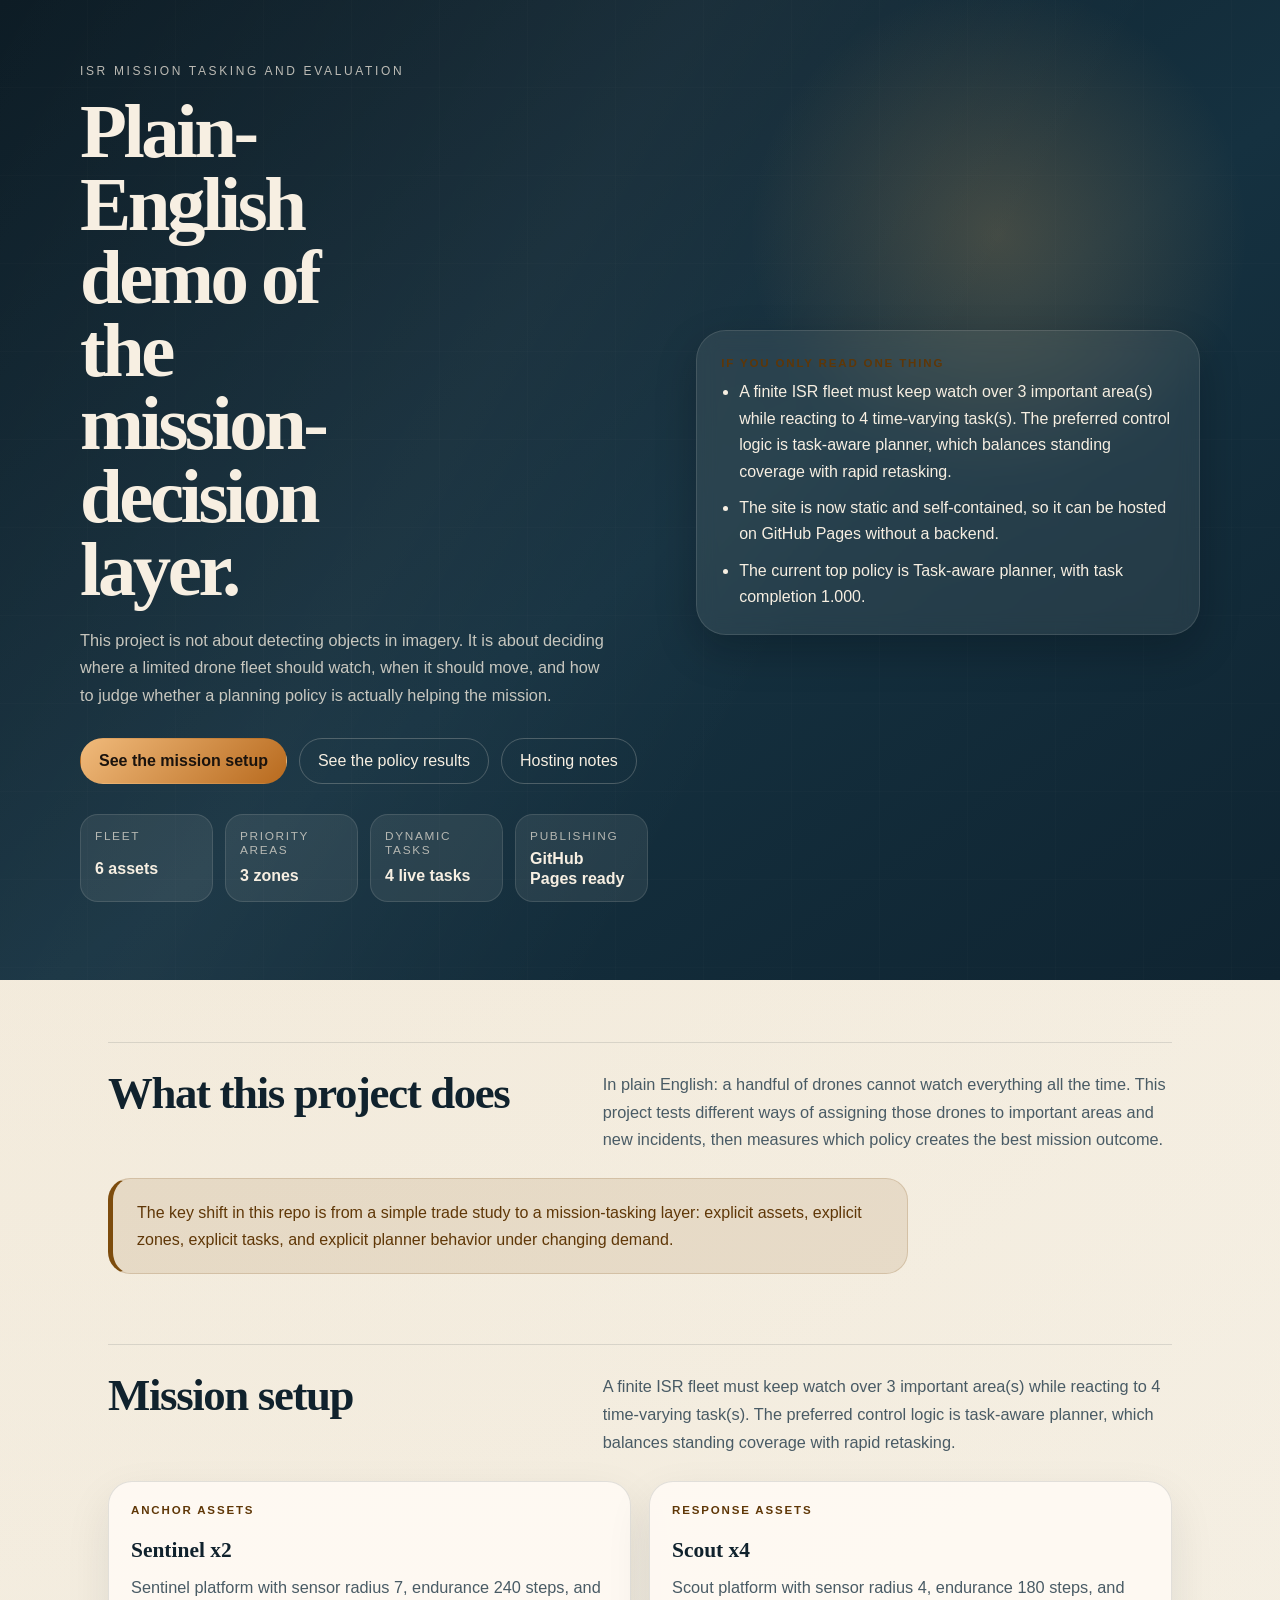
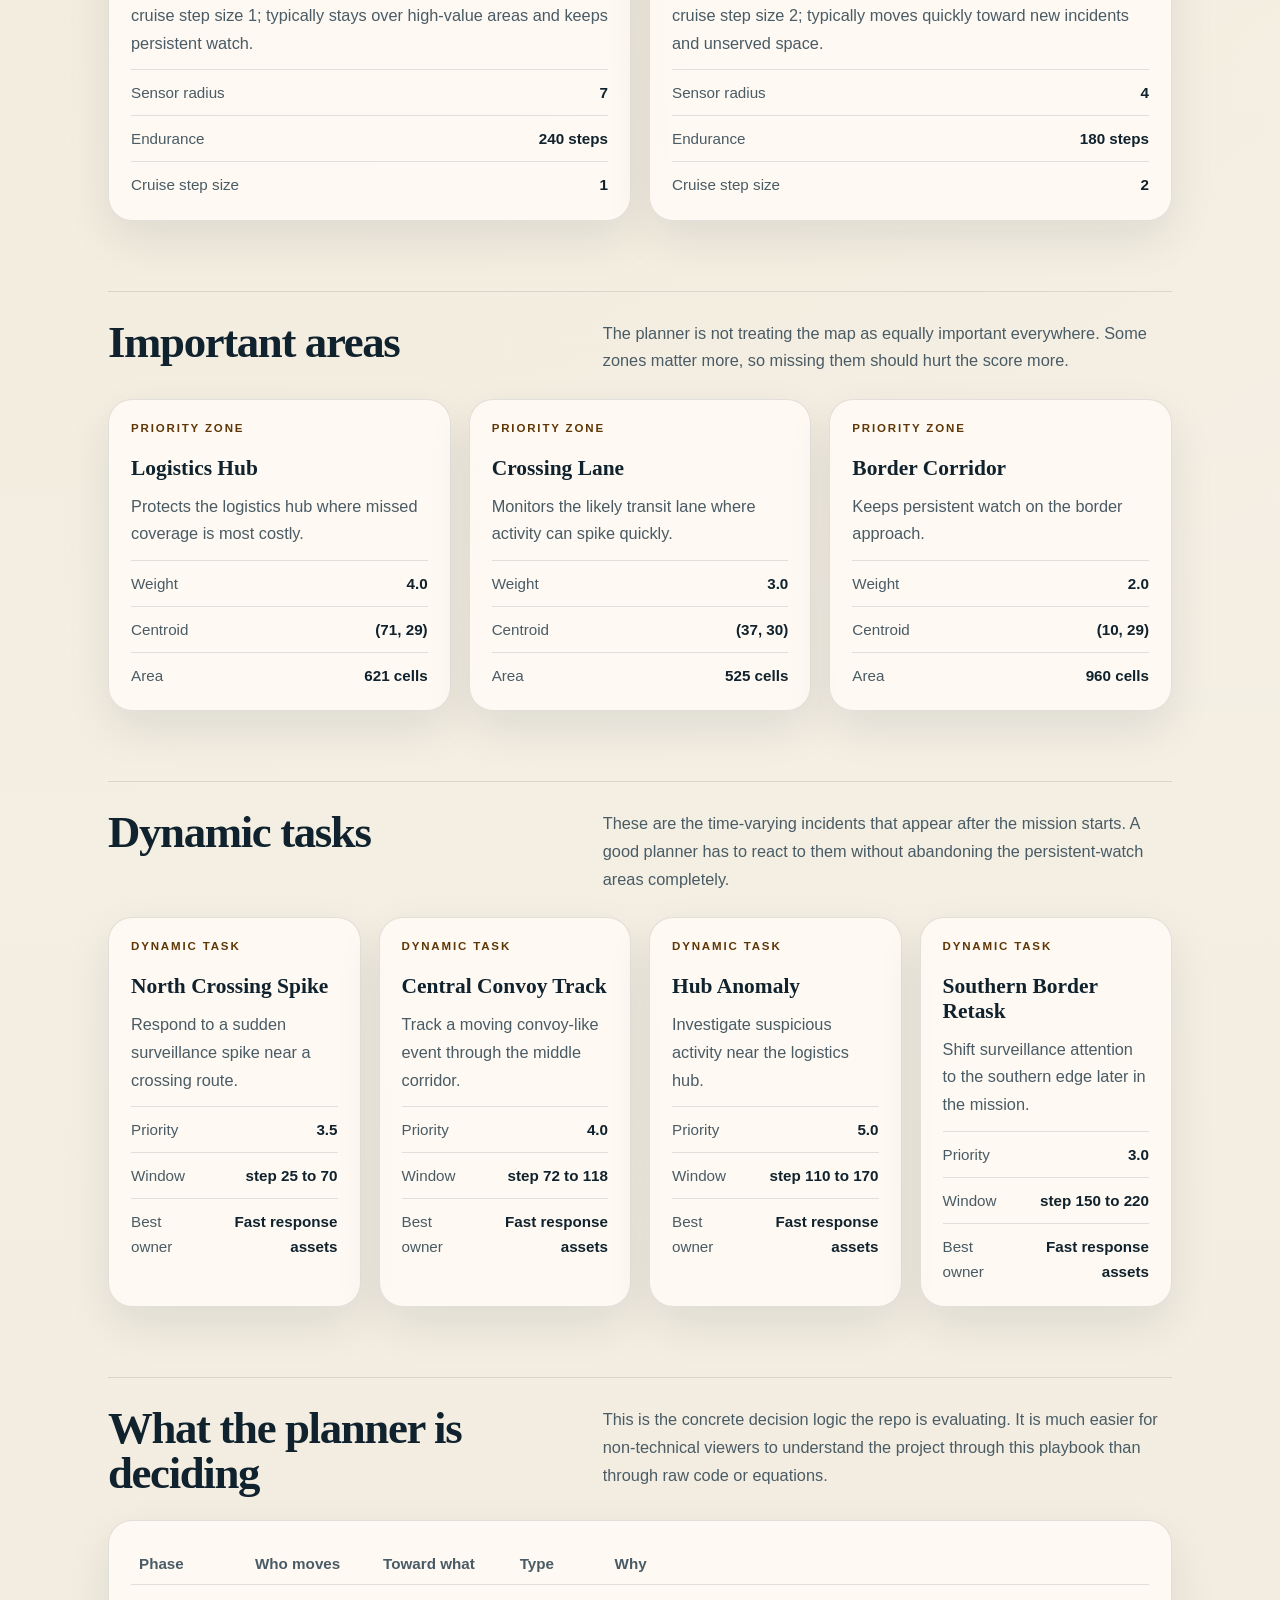
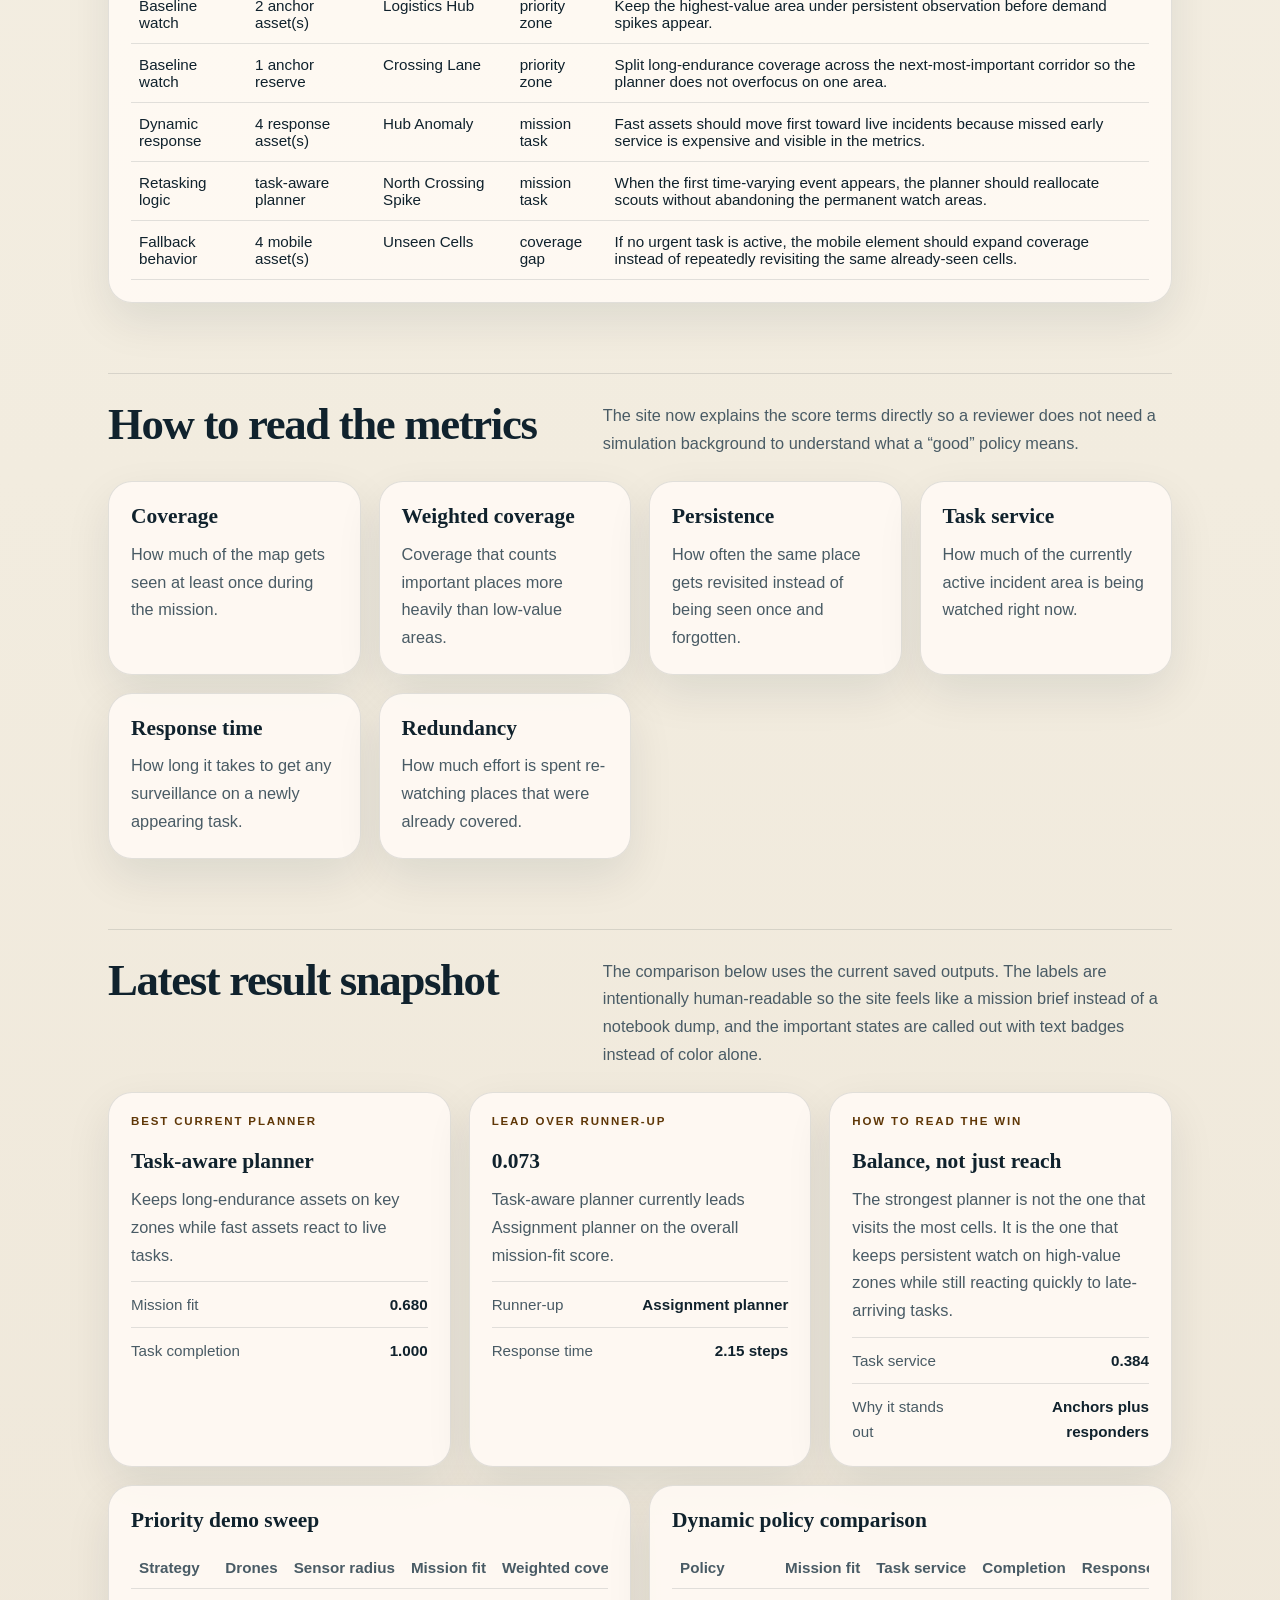
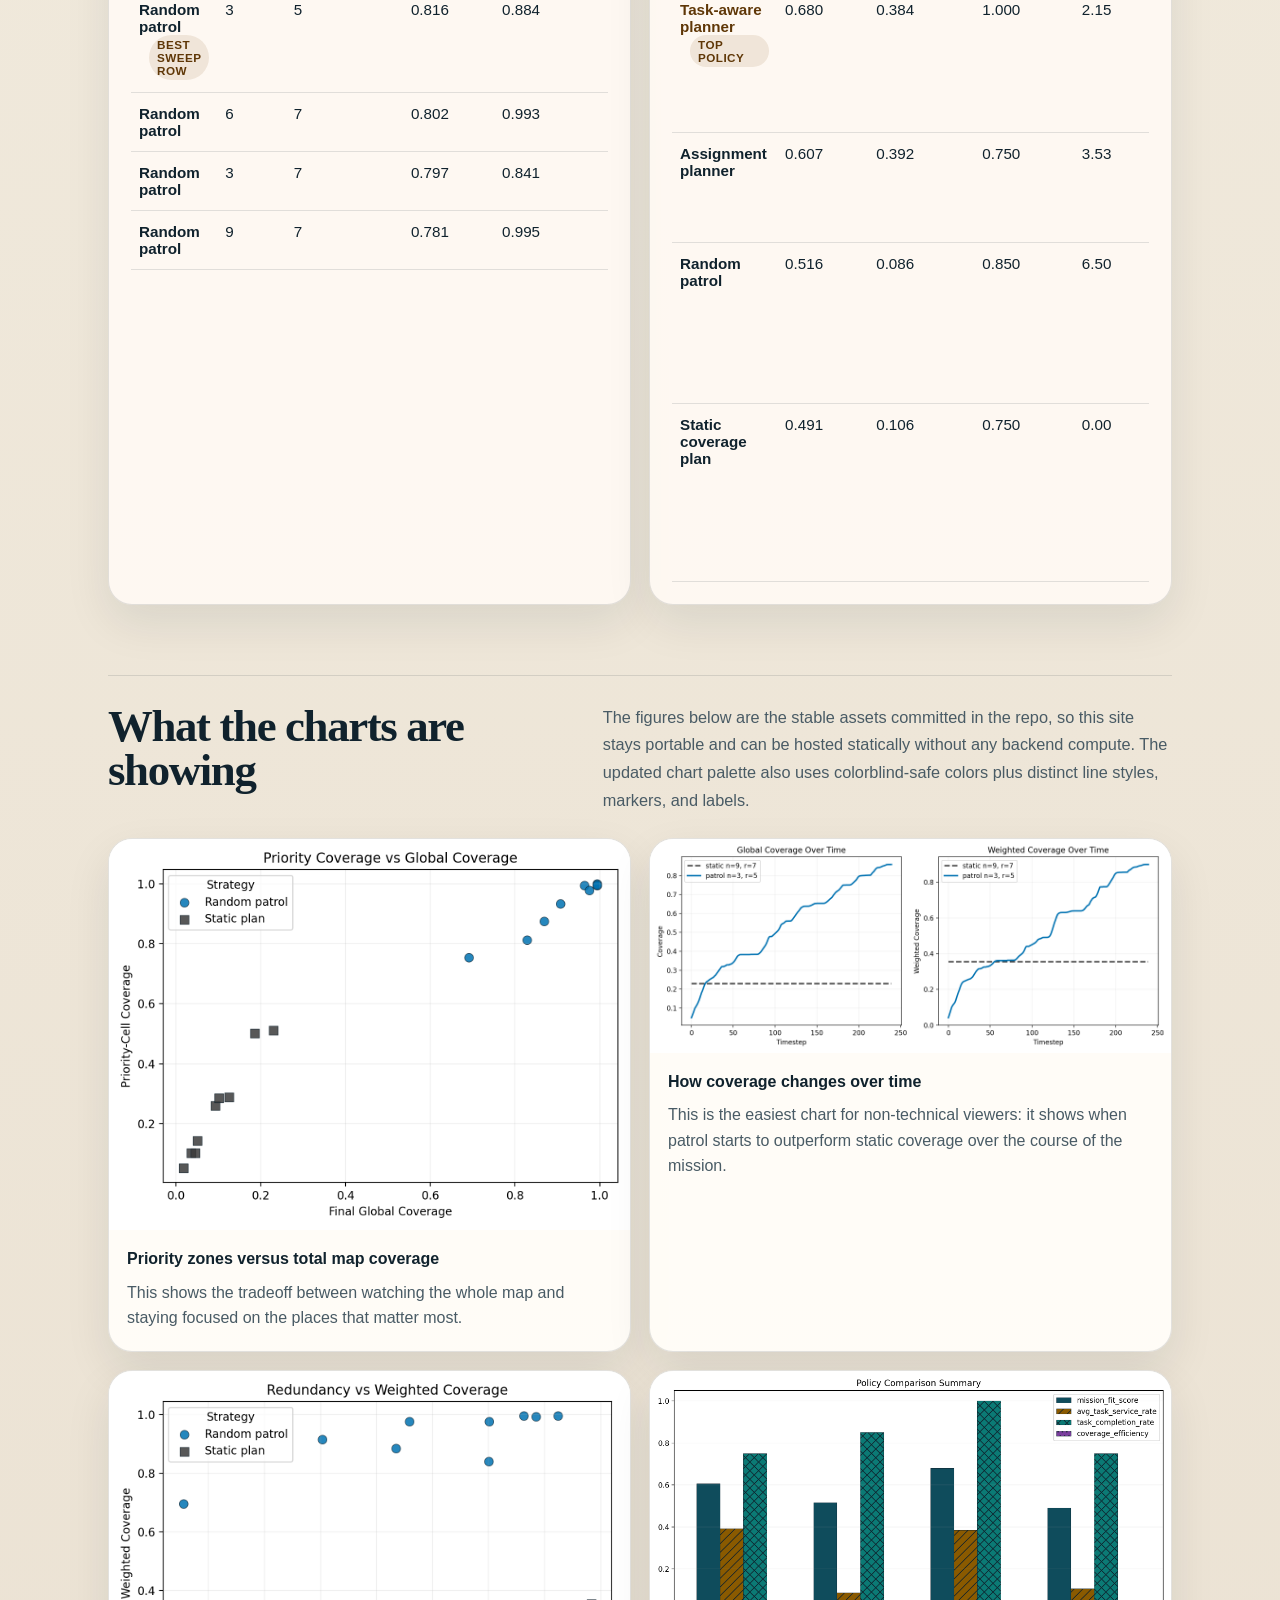
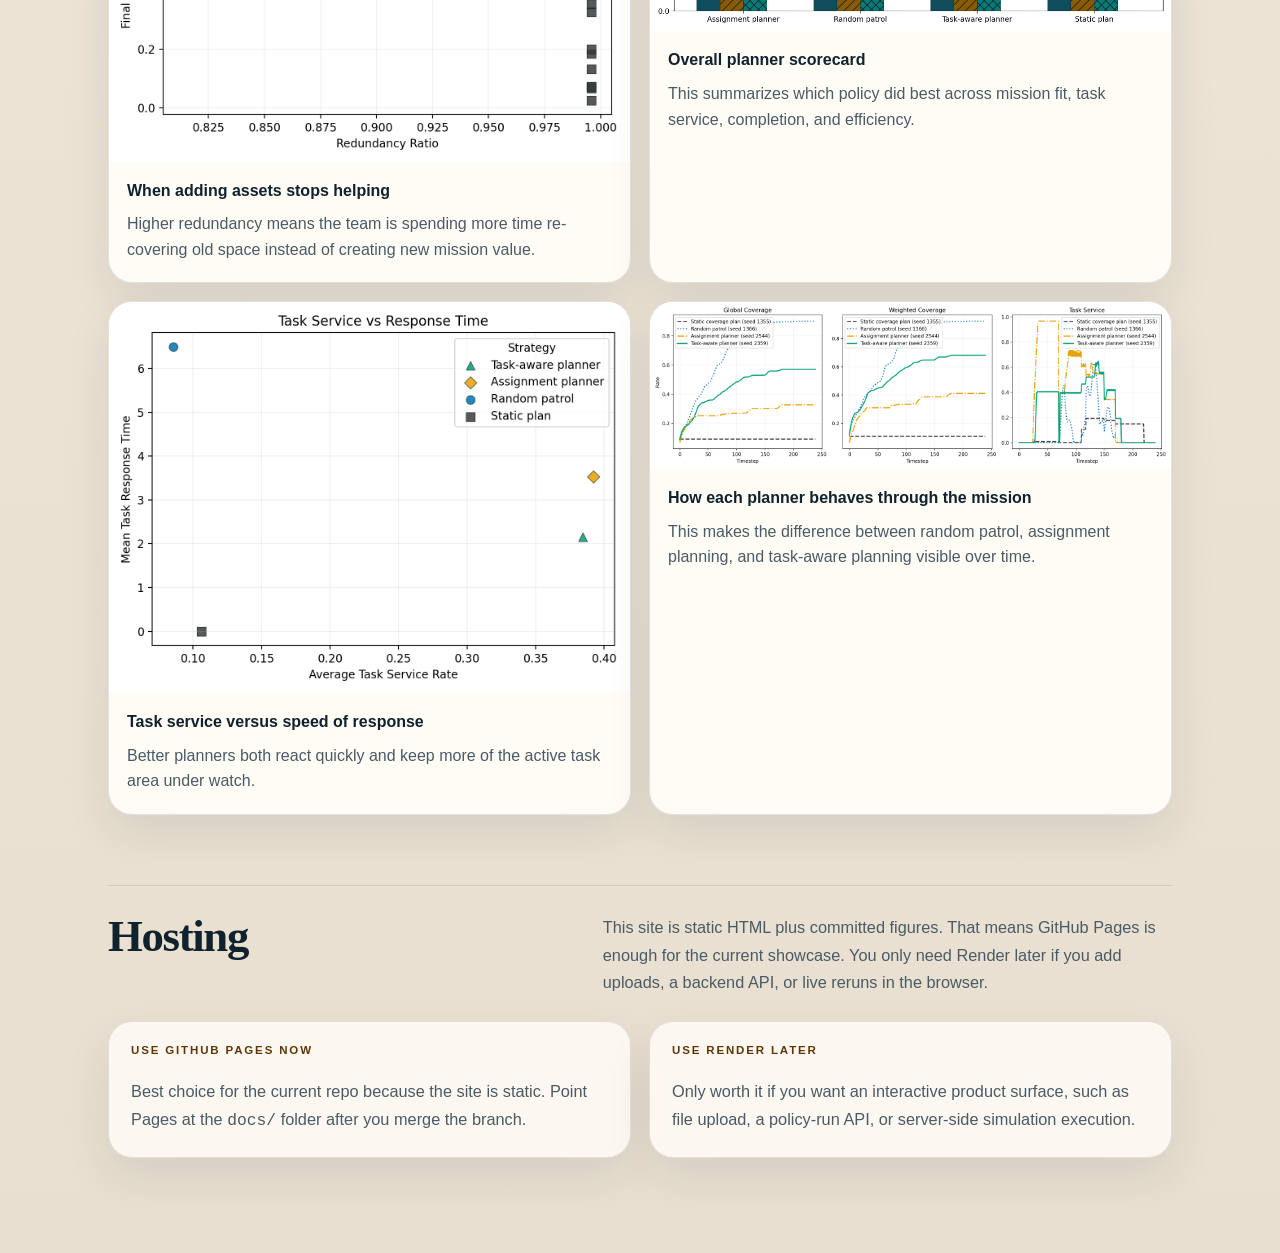
==== commit 7ae7142b: "Polish GitHub Pages showcase" ====
--- a/docs/live_demo/index.html
+++ b/docs/live_demo/index.html
@@ -3,18 +3,28 @@
 <head>
   <meta charset="utf-8">
   <meta name="viewport" content="width=device-width, initial-scale=1">
+  <meta name="theme-color" content="#112430">
+  <meta name="color-scheme" content="light">
   <title>ISR Mission Tasking Demo</title>
+  <link rel="icon" href="data:image/svg+xml,%3Csvg xmlns='http://www.w3.org/2000/svg' viewBox='0 0 64 64'%3E%3Crect width='64' height='64' rx='14' fill='%23112430'/%3E%3Cpath d='M16 45V19h6v26zm13 0V25h6v20zm13 0V13h6v32z' fill='%23f7efe2'/%3E%3C/svg%3E">
   <style>
     :root {
-      --bg: #f2ece1;
-      --ink: #122631;
-      --muted: #5b696e;
-      --panel: rgba(255, 251, 245, 0.92);
-      --line: rgba(18, 38, 49, 0.12);
-      --accent: #bf5d18;
-      --accent-soft: rgba(191, 93, 24, 0.12);
-      --hero: linear-gradient(145deg, rgba(12, 23, 30, 0.98), rgba(27, 46, 57, 0.9));
-      --shadow: 0 18px 44px rgba(18, 38, 49, 0.12);
+      --bg: #f2ecdf;
+      --bg-deep: #e9dfd0;
+      --ink: #10222d;
+      --muted: #495b65;
+      --panel: rgba(255, 250, 244, 0.9);
+      --panel-strong: rgba(255, 252, 247, 0.98);
+      --line: rgba(16, 34, 45, 0.12);
+      --accent: #7d4c0d;
+      --accent-strong: #5f3707;
+      --accent-soft: rgba(125, 76, 13, 0.11);
+      --hero: linear-gradient(145deg, #0d1c25 0%, #153140 54%, #0f2431 100%);
+      --hero-line: rgba(247, 239, 226, 0.12);
+      --hero-text: #f7efe2;
+      --hero-muted: rgba(247, 239, 226, 0.78);
+      --focus: #0e5f74;
+      --shadow: 0 18px 46px rgba(16, 34, 45, 0.09);
     }
     * {
       box-sizing: border-box;
@@ -26,202 +36,362 @@
       margin: 0;
       color: var(--ink);
       background:
-        radial-gradient(circle at top left, rgba(239, 186, 122, 0.18), transparent 34%),
-        linear-gradient(180deg, #f8f3ea 0%, var(--bg) 44%, #ede4d6 100%);
+        radial-gradient(circle at top left, rgba(205, 161, 94, 0.14), transparent 32%),
+        linear-gradient(180deg, #f8f4eb 0%, var(--bg) 48%, var(--bg-deep) 100%);
       font-family: "Avenir Next", "Segoe UI", sans-serif;
+      text-rendering: optimizeLegibility;
+    }
+    a {
+      color: var(--accent-strong);
+      text-decoration-thickness: 1.5px;
+      text-underline-offset: 3px;
+    }
+    a:focus-visible,
+    button:focus-visible {
+      outline: 3px solid var(--focus);
+      outline-offset: 3px;
+      border-radius: 6px;
+    }
+    .skip-link {
+      position: absolute;
+      left: 20px;
+      top: -48px;
+      z-index: 50;
+      background: var(--panel-strong);
+      color: var(--ink);
+      padding: 10px 14px;
+      border-radius: 14px;
+      border: 1px solid var(--line);
+      text-decoration: none;
+    }
+    .skip-link:focus {
+      top: 18px;
     }
     .hero {
-      min-height: 100svh;
-      padding: 28px 24px 42px;
-      color: #f7efe2;
+      min-height: 88svh;
+      padding: 40px 28px 54px;
+      color: var(--hero-text);
       background: var(--hero);
       position: relative;
       overflow: hidden;
+    }
+    .hero::before {
+      content: "";
+      position: absolute;
+      inset: 0;
+      background:
+        linear-gradient(to right, transparent 0, transparent calc(100% - 1px), rgba(247, 239, 226, 0.04) calc(100% - 1px)),
+        linear-gradient(to bottom, transparent 0, transparent calc(100% - 1px), rgba(247, 239, 226, 0.04) calc(100% - 1px));
+      background-size: 88px 88px;
+      opacity: 0.35;
+      pointer-events: none;
     }
     .hero::after {
       content: "";
       position: absolute;
       inset: 0;
       background:
-        linear-gradient(120deg, transparent 0%, rgba(255, 255, 255, 0.045) 36%, transparent 62%),
-        radial-gradient(circle at 80% 28%, rgba(255, 205, 138, 0.2), transparent 22%);
+        radial-gradient(circle at 78% 24%, rgba(234, 172, 93, 0.22), transparent 20%),
+        linear-gradient(120deg, transparent 0%, rgba(255, 255, 255, 0.045) 38%, transparent 63%);
       pointer-events: none;
     }
     .hero-inner,
     main {
-      max-width: 1200px;
+      max-width: 1120px;
       margin: 0 auto;
     }
     .hero-inner {
       position: relative;
       z-index: 1;
-      min-height: calc(100svh - 70px);
+      min-height: calc(88svh - 94px);
       display: grid;
-      grid-template-columns: minmax(0, 1.2fr) minmax(0, 0.8fr);
-      gap: 40px;
-      align-items: end;
+      grid-template-columns: minmax(0, 1.06fr) minmax(320px, 0.94fr);
+      gap: 48px;
+      align-items: center;
+    }
+    .hero-copy {
+      padding: 24px 0;
     }
     .eyebrow {
       text-transform: uppercase;
-      letter-spacing: 0.2em;
-      font-size: 0.78rem;
-      color: rgba(247, 239, 226, 0.72);
+      letter-spacing: 0.22em;
+      font-size: 0.75rem;
+      color: rgba(247, 239, 226, 0.74);
       margin-bottom: 18px;
     }
     .eyebrow-small {
       text-transform: uppercase;
       letter-spacing: 0.16em;
-      font-size: 0.74rem;
-      color: var(--accent);
+      font-size: 0.72rem;
+      color: var(--accent-strong);
       margin-bottom: 10px;
+      font-weight: 700;
     }
     h1, h2, h3 {
       font-family: "Iowan Old Style", "Palatino Linotype", Georgia, serif;
       margin: 0;
-      line-height: 0.97;
     }
     h1 {
-      font-size: clamp(3rem, 7vw, 6.2rem);
-      max-width: 7ch;
-      letter-spacing: -0.04em;
+      font-size: clamp(2.9rem, 6vw, 5.15rem);
+      max-width: 8ch;
+      letter-spacing: -0.045em;
+      line-height: 0.95;
     }
     h2 {
-      font-size: clamp(2rem, 4vw, 3rem);
+      font-size: clamp(2rem, 3.7vw, 2.8rem);
+      line-height: 1;
       letter-spacing: -0.03em;
     }
     h3 {
-      font-size: 1.35rem;
+      font-size: 1.34rem;
       line-height: 1.15;
     }
     .hero-copy p,
     .section-head p,
-    .lede {
+    .lede,
+    .info-card p,
+    .glossary-card p,
+    .result-card p {
       line-height: 1.7;
-      font-size: 1.04rem;
+      font-size: 1.02rem;
     }
     .hero-copy p {
-      color: rgba(247, 239, 226, 0.84);
-      max-width: 40rem;
-      margin-top: 20px;
+      color: var(--hero-muted);
+      max-width: 33rem;
+      margin: 20px 0 0;
     }
     .actions {
       display: flex;
       flex-wrap: wrap;
       gap: 12px;
-      margin-top: 26px;
+      margin-top: 28px;
     }
     .action {
       display: inline-flex;
       align-items: center;
       justify-content: center;
+      min-height: 46px;
       border-radius: 999px;
       padding: 12px 18px;
       text-decoration: none;
-      color: #f7efe2;
-      border: 1px solid rgba(247, 239, 226, 0.2);
-      transition: transform 180ms ease, background 180ms ease;
+      color: var(--hero-text);
+      border: 1px solid rgba(247, 239, 226, 0.24);
+      transition: transform 180ms ease, background 180ms ease, border-color 180ms ease;
     }
     .action:hover {
       transform: translateY(-2px);
-      background: rgba(255, 255, 255, 0.06);
+      background: rgba(255, 255, 255, 0.05);
+      border-color: rgba(247, 239, 226, 0.4);
     }
     .action-primary {
-      background: linear-gradient(135deg, #ef9b4d, #bf5d18);
-      color: #1c130d;
+      background: linear-gradient(135deg, #f0ba7b, #b86a1e);
+      color: #1b130d;
       border-color: transparent;
       font-weight: 700;
+    }
+    .hero-meta {
+      display: grid;
+      grid-template-columns: repeat(4, minmax(0, 1fr));
+      gap: 12px;
+      margin-top: 30px;
+      max-width: 52rem;
+    }
+    .stat-pill {
+      padding: 14px 14px 12px;
+      border-radius: 18px;
+      background: rgba(255, 249, 241, 0.08);
+      border: 1px solid var(--hero-line);
+      display: grid;
+      gap: 6px;
+    }
+    .stat-label {
+      font-size: 0.74rem;
+      text-transform: uppercase;
+      letter-spacing: 0.14em;
+      color: rgba(247, 239, 226, 0.68);
+    }
+    .stat-pill strong {
+      font-size: 1rem;
+      line-height: 1.25;
+      color: var(--hero-text);
     }
     .hero-panel {
       background: rgba(255, 248, 238, 0.08);
       border: 1px solid rgba(247, 239, 226, 0.12);
-      border-radius: 28px;
-      padding: 22px;
-      backdrop-filter: blur(8px);
+      border-radius: 30px;
+      padding: 26px 24px 24px;
+      backdrop-filter: blur(10px);
+      box-shadow: 0 16px 40px rgba(3, 8, 12, 0.24);
     }
     .summary-list,
     .mini-list {
       margin: 0;
+      line-height: 1.65;
+    }
+    .summary-list {
       padding-left: 18px;
-      line-height: 1.6;
-    }
-    .summary-list li + li,
-    .mini-list li + li {
-      margin-top: 8px;
+    }
+    .summary-list li + li {
+      margin-top: 10px;
+    }
+    .mini-list {
+      list-style: none;
+      padding: 0;
+      display: grid;
+      gap: 10px;
+    }
+    .mini-list li {
+      display: flex;
+      justify-content: space-between;
+      gap: 16px;
+      padding-top: 10px;
+      border-top: 1px solid var(--line);
+      color: var(--muted);
+      font-size: 0.95rem;
+    }
+    .mini-list li strong {
+      color: var(--ink);
+      text-align: right;
+      font-weight: 700;
     }
     main {
-      padding: 34px 24px 80px;
+      padding: 44px 28px 96px;
     }
     .section {
-      margin-top: 40px;
+      margin-top: 70px;
+      padding-top: 28px;
+      border-top: 1px solid var(--line);
+    }
+    .section:first-of-type {
+      margin-top: 18px;
+    }
+    .section[id] {
+      scroll-margin-top: 28px;
     }
     .section-head {
       display: grid;
-      grid-template-columns: minmax(0, 0.9fr) minmax(0, 1.1fr);
-      gap: 24px;
+      grid-template-columns: minmax(0, 0.82fr) minmax(0, 1fr);
+      gap: 28px;
       align-items: start;
-      margin-bottom: 20px;
+      margin-bottom: 24px;
     }
     .section-head p {
       margin: 0;
       color: var(--muted);
-    }
-    .grid-3,
+      max-width: 42rem;
+    }
+    .asset-grid,
+    .zone-grid,
+    .task-grid,
     .glossary-grid,
-    .figure-grid {
+    .figure-grid,
+    .results-grid,
+    .table-grid,
+    .hosting-note {
       display: grid;
       gap: 18px;
     }
-    .grid-3 {
+    .asset-grid {
+      grid-template-columns: repeat(auto-fit, minmax(280px, 1fr));
+    }
+    .zone-grid {
+      grid-template-columns: repeat(auto-fit, minmax(220px, 1fr));
+    }
+    .task-grid {
+      grid-template-columns: repeat(auto-fit, minmax(240px, 1fr));
+    }
+    .glossary-grid {
+      grid-template-columns: repeat(auto-fit, minmax(210px, 1fr));
+    }
+    .figure-grid,
+    .table-grid,
+    .hosting-note {
+      grid-template-columns: repeat(2, minmax(0, 1fr));
+    }
+    .results-grid {
       grid-template-columns: repeat(3, minmax(0, 1fr));
-    }
-    .glossary-grid {
-      grid-template-columns: repeat(3, minmax(0, 1fr));
-    }
-    .figure-grid {
-      grid-template-columns: repeat(2, minmax(0, 1fr));
+      margin-bottom: 18px;
     }
     .info-card,
     .glossary-card,
     .table-panel,
+    .result-card,
     .evidence {
       background: var(--panel);
       border: 1px solid var(--line);
-      border-radius: 26px;
+      border-radius: 24px;
       box-shadow: var(--shadow);
     }
     .info-card,
     .glossary-card,
-    .table-panel {
-      padding: 20px;
+    .table-panel,
+    .result-card {
+      padding: 22px;
+    }
+    .info-card,
+    .glossary-card,
+    .result-card {
+      display: flex;
+      flex-direction: column;
+      gap: 12px;
+      min-height: 100%;
     }
     .info-card p,
-    .glossary-card p {
+    .glossary-card p,
+    .result-card p {
       color: var(--muted);
-      line-height: 1.65;
+      margin: 0;
+    }
+    .table-panel h3 {
+      margin-bottom: 14px;
+    }
+    .table-wrap {
+      overflow-x: auto;
     }
     .table-panel table {
       width: 100%;
+      min-width: 640px;
       border-collapse: collapse;
       font-size: 0.95rem;
     }
     .table-panel th,
     .table-panel td {
       border-bottom: 1px solid var(--line);
-      padding: 11px 8px;
+      padding: 12px 8px;
       text-align: left;
       vertical-align: top;
     }
     .table-panel th {
       color: var(--muted);
-      font-weight: 600;
-    }
-    tr.is-best td:first-child {
-      color: var(--accent);
       font-weight: 700;
+      white-space: nowrap;
+    }
+    .table-panel td strong {
+      display: inline-block;
+      color: var(--ink);
+      font-weight: 700;
+    }
+    .table-chip {
+      display: inline-flex;
+      align-items: center;
+      margin-left: 10px;
+      padding: 3px 8px;
+      border-radius: 999px;
+      background: var(--accent-soft);
+      color: var(--accent-strong);
+      font-size: 0.73rem;
+      letter-spacing: 0.04em;
+      text-transform: uppercase;
+      font-weight: 700;
+      vertical-align: middle;
+    }
+    tr.is-best td:first-child strong {
+      color: var(--accent-strong);
     }
     .evidence {
       overflow: hidden;
       margin: 0;
+      background: var(--panel-strong);
     }
     .evidence img {
       display: block;
@@ -240,41 +410,69 @@
       color: var(--ink);
     }
     .callout {
-      padding: 18px 20px;
+      max-width: 50rem;
+      padding: 20px 22px 20px 24px;
       border-radius: 22px;
       background: var(--accent-soft);
-      border: 1px solid rgba(191, 93, 24, 0.18);
-      line-height: 1.65;
-      color: #5d3011;
-    }
-    .hosting-note {
-      display: grid;
-      gap: 12px;
-      grid-template-columns: repeat(2, minmax(0, 1fr));
+      border: 1px solid rgba(125, 76, 13, 0.18);
+      border-left: 5px solid var(--accent);
+      line-height: 1.7;
+      color: var(--accent-strong);
     }
     .empty {
       color: var(--muted);
-      line-height: 1.6;
-    }
-    @media (max-width: 980px) {
+      line-height: 1.65;
+    }
+    @media (max-width: 1040px) {
       .hero-inner,
       .section-head,
-      .grid-3,
-      .glossary-grid,
+      .results-grid,
+      .table-grid,
       .figure-grid,
       .hosting-note {
         grid-template-columns: 1fr;
       }
+      .hero-meta {
+        grid-template-columns: repeat(2, minmax(0, 1fr));
+      }
       .hero {
         min-height: auto;
       }
       .hero-inner {
         min-height: auto;
+      }
+    }
+    @media (max-width: 720px) {
+      .hero,
+      main {
+        padding-left: 18px;
+        padding-right: 18px;
+      }
+      .hero {
+        padding-top: 30px;
+        padding-bottom: 40px;
+      }
+      .hero-meta {
+        grid-template-columns: 1fr;
+      }
+      .actions {
+        flex-direction: column;
+        align-items: stretch;
+      }
+      .action {
+        width: 100%;
+      }
+      .table-panel {
+        padding: 18px;
+      }
+      .table-panel table {
+        min-width: 560px;
       }
     }
   </style>
 </head>
 <body>
+  <a class="skip-link" href="#main">Skip to content</a>
   <section class="hero">
     <div class="hero-inner">
       <div class="hero-copy">
@@ -286,6 +484,9 @@
           <a class="action" href="#results">See the policy results</a>
           <a class="action" href="#hosting">Hosting notes</a>
         </div>
+        <div class="hero-meta">
+          <div class='stat-pill'><span class='stat-label'>Fleet</span><strong>6 assets</strong></div><div class='stat-pill'><span class='stat-label'>Priority areas</span><strong>3 zones</strong></div><div class='stat-pill'><span class='stat-label'>Dynamic tasks</span><strong>4 live tasks</strong></div><div class='stat-pill'><span class='stat-label'>Publishing</span><strong>GitHub Pages ready</strong></div>
+        </div>
       </div>
       <aside class="hero-panel">
         <div class="eyebrow-small">If you only read one thing</div>
@@ -296,7 +497,7 @@
     </div>
   </section>
 
-  <main>
+  <main id="main">
     <section class="section">
       <div class="section-head">
         <div>
@@ -316,8 +517,8 @@
         </div>
         <p>A finite ISR fleet must keep watch over 3 important area(s) while reacting to 4 time-varying task(s). The preferred control logic is task-aware planner, which balances standing coverage with rapid retasking.</p>
       </div>
-      <div class="grid-3">
-        <article class='info-card'><div class='eyebrow-small'>Anchor assets</div><h3>Sentinel x2</h3><p>Sentinel platform with sensor radius 7, endurance 240 steps, and cruise step size 1; typically stays over high-value areas and keeps persistent watch.</p><ul class='mini-list'><li>Sensor radius: 7</li><li>Endurance: 240 steps</li><li>Cruise step size: 1</li></ul></article><article class='info-card'><div class='eyebrow-small'>Response assets</div><h3>Scout x4</h3><p>Scout platform with sensor radius 4, endurance 180 steps, and cruise step size 2; typically moves quickly toward new incidents and unserved space.</p><ul class='mini-list'><li>Sensor radius: 4</li><li>Endurance: 180 steps</li><li>Cruise step size: 2</li></ul></article>
+      <div class="asset-grid">
+        <article class='info-card'><div class='eyebrow-small'>Anchor assets</div><h3>Sentinel x2</h3><p>Sentinel platform with sensor radius 7, endurance 240 steps, and cruise step size 1; typically stays over high-value areas and keeps persistent watch.</p><ul class='mini-list'><li><span>Sensor radius</span><strong>7</strong></li><li><span>Endurance</span><strong>240 steps</strong></li><li><span>Cruise step size</span><strong>1</strong></li></ul></article><article class='info-card'><div class='eyebrow-small'>Response assets</div><h3>Scout x4</h3><p>Scout platform with sensor radius 4, endurance 180 steps, and cruise step size 2; typically moves quickly toward new incidents and unserved space.</p><ul class='mini-list'><li><span>Sensor radius</span><strong>4</strong></li><li><span>Endurance</span><strong>180 steps</strong></li><li><span>Cruise step size</span><strong>2</strong></li></ul></article>
       </div>
     </section>
 
@@ -328,8 +529,8 @@
         </div>
         <p>The planner is not treating the map as equally important everywhere. Some zones matter more, so missing them should hurt the score more.</p>
       </div>
-      <div class="grid-3">
-        <article class='info-card'><div class='eyebrow-small'>Priority zone</div><h3>Logistics Hub</h3><p>Protects the logistics hub where missed coverage is most costly.</p><ul class='mini-list'><li>Weight: 4.0</li><li>Centroid: (71, 29)</li><li>Area: 621 cells</li></ul></article><article class='info-card'><div class='eyebrow-small'>Priority zone</div><h3>Crossing Lane</h3><p>Monitors the likely transit lane where activity can spike quickly.</p><ul class='mini-list'><li>Weight: 3.0</li><li>Centroid: (37, 30)</li><li>Area: 525 cells</li></ul></article><article class='info-card'><div class='eyebrow-small'>Priority zone</div><h3>Border Corridor</h3><p>Keeps persistent watch on the border approach.</p><ul class='mini-list'><li>Weight: 2.0</li><li>Centroid: (10, 29)</li><li>Area: 960 cells</li></ul></article>
+      <div class="zone-grid">
+        <article class='info-card'><div class='eyebrow-small'>Priority zone</div><h3>Logistics Hub</h3><p>Protects the logistics hub where missed coverage is most costly.</p><ul class='mini-list'><li><span>Weight</span><strong>4.0</strong></li><li><span>Centroid</span><strong>(71, 29)</strong></li><li><span>Area</span><strong>621 cells</strong></li></ul></article><article class='info-card'><div class='eyebrow-small'>Priority zone</div><h3>Crossing Lane</h3><p>Monitors the likely transit lane where activity can spike quickly.</p><ul class='mini-list'><li><span>Weight</span><strong>3.0</strong></li><li><span>Centroid</span><strong>(37, 30)</strong></li><li><span>Area</span><strong>525 cells</strong></li></ul></article><article class='info-card'><div class='eyebrow-small'>Priority zone</div><h3>Border Corridor</h3><p>Keeps persistent watch on the border approach.</p><ul class='mini-list'><li><span>Weight</span><strong>2.0</strong></li><li><span>Centroid</span><strong>(10, 29)</strong></li><li><span>Area</span><strong>960 cells</strong></li></ul></article>
       </div>
     </section>
 
@@ -340,8 +541,8 @@
         </div>
         <p>These are the time-varying incidents that appear after the mission starts. A good planner has to react to them without abandoning the persistent-watch areas completely.</p>
       </div>
-      <div class="grid-3">
-        <article class='info-card'><div class='eyebrow-small'>Dynamic task</div><h3>North Crossing Spike</h3><p>Respond to a sudden surveillance spike near a crossing route.</p><ul class='mini-list'><li>Priority: 3.5</li><li>Window: step 25 to 70</li><li>Best owner: Fast response assets</li></ul></article><article class='info-card'><div class='eyebrow-small'>Dynamic task</div><h3>Central Convoy Track</h3><p>Track a moving convoy-like event through the middle corridor.</p><ul class='mini-list'><li>Priority: 4.0</li><li>Window: step 72 to 118</li><li>Best owner: Fast response assets</li></ul></article><article class='info-card'><div class='eyebrow-small'>Dynamic task</div><h3>Hub Anomaly</h3><p>Investigate suspicious activity near the logistics hub.</p><ul class='mini-list'><li>Priority: 5.0</li><li>Window: step 110 to 170</li><li>Best owner: Fast response assets</li></ul></article><article class='info-card'><div class='eyebrow-small'>Dynamic task</div><h3>Southern Border Retask</h3><p>Shift surveillance attention to the southern edge later in the mission.</p><ul class='mini-list'><li>Priority: 3.0</li><li>Window: step 150 to 220</li><li>Best owner: Fast response assets</li></ul></article>
+      <div class="task-grid">
+        <article class='info-card'><div class='eyebrow-small'>Dynamic task</div><h3>North Crossing Spike</h3><p>Respond to a sudden surveillance spike near a crossing route.</p><ul class='mini-list'><li><span>Priority</span><strong>3.5</strong></li><li><span>Window</span><strong>step 25 to 70</strong></li><li><span>Best owner</span><strong>Fast response assets</strong></li></ul></article><article class='info-card'><div class='eyebrow-small'>Dynamic task</div><h3>Central Convoy Track</h3><p>Track a moving convoy-like event through the middle corridor.</p><ul class='mini-list'><li><span>Priority</span><strong>4.0</strong></li><li><span>Window</span><strong>step 72 to 118</strong></li><li><span>Best owner</span><strong>Fast response assets</strong></li></ul></article><article class='info-card'><div class='eyebrow-small'>Dynamic task</div><h3>Hub Anomaly</h3><p>Investigate suspicious activity near the logistics hub.</p><ul class='mini-list'><li><span>Priority</span><strong>5.0</strong></li><li><span>Window</span><strong>step 110 to 170</strong></li><li><span>Best owner</span><strong>Fast response assets</strong></li></ul></article><article class='info-card'><div class='eyebrow-small'>Dynamic task</div><h3>Southern Border Retask</h3><p>Shift surveillance attention to the southern edge later in the mission.</p><ul class='mini-list'><li><span>Priority</span><strong>3.0</strong></li><li><span>Window</span><strong>step 150 to 220</strong></li><li><span>Best owner</span><strong>Fast response assets</strong></li></ul></article>
       </div>
     </section>
 
@@ -387,16 +588,19 @@
         <div>
           <h2>Latest result snapshot</h2>
         </div>
-        <p>The comparison below uses the current saved outputs. The labels are intentionally human-readable so the site feels like a mission brief instead of a notebook dump.</p>
-      </div>
-      <div class="grid-3" style="grid-template-columns: 1fr 1fr;">
+        <p>The comparison below uses the current saved outputs. The labels are intentionally human-readable so the site feels like a mission brief instead of a notebook dump, and the important states are called out with text badges instead of color alone.</p>
+      </div>
+      <div class="results-grid">
+        <article class='result-card'><div class='eyebrow-small'>Best current planner</div><h3>Task-aware planner</h3><p>Keeps long-endurance assets on key zones while fast assets react to live tasks.</p><ul class='mini-list'><li><span>Mission fit</span><strong>0.680</strong></li><li><span>Task completion</span><strong>1.000</strong></li></ul></article><article class='result-card'><div class='eyebrow-small'>Lead over runner-up</div><h3>0.073</h3><p>Task-aware planner currently leads Assignment planner on the overall mission-fit score.</p><ul class='mini-list'><li><span>Runner-up</span><strong>Assignment planner</strong></li><li><span>Response time</span><strong>2.15 steps</strong></li></ul></article><article class='result-card'><div class='eyebrow-small'>How to read the win</div><h3>Balance, not just reach</h3><p>The strongest planner is not the one that visits the most cells. It is the one that keeps persistent watch on high-value zones while still reacting quickly to late-arriving tasks.</p><ul class='mini-list'><li><span>Task service</span><strong>0.384</strong></li><li><span>Why it stands out</span><strong>Anchors plus responders</strong></li></ul></article>
+      </div>
+      <div class="table-grid">
         <article class="table-panel">
           <h3>Priority demo sweep</h3>
-          <table><thead><tr><th>Strategy</th><th>Drones</th><th>Sensor radius</th><th>Mission fit</th><th>Weighted coverage</th><th>Priority persistence</th></tr></thead><tbody><tr><td>Random patrol</td><td>3</td><td>5</td><td>0.816</td><td>0.884</td><td>0.863</td></tr><tr><td>Random patrol</td><td>6</td><td>7</td><td>0.802</td><td>0.993</td><td>0.893</td></tr><tr><td>Random patrol</td><td>3</td><td>7</td><td>0.797</td><td>0.841</td><td>0.904</td></tr><tr><td>Random patrol</td><td>9</td><td>7</td><td>0.781</td><td>0.995</td><td>0.916</td></tr></tbody></table>
+          <div class='table-wrap'><table><thead><tr><th scope='col'>Strategy</th><th scope='col'>Drones</th><th scope='col'>Sensor radius</th><th scope='col'>Mission fit</th><th scope='col'>Weighted coverage</th><th scope='col'>Priority persistence</th></tr></thead><tbody><tr><td><strong>Random patrol</strong><span class='table-chip'>Best sweep row</span></td><td>3</td><td>5</td><td>0.816</td><td>0.884</td><td>0.863</td></tr><tr><td><strong>Random patrol</strong></td><td>6</td><td>7</td><td>0.802</td><td>0.993</td><td>0.893</td></tr><tr><td><strong>Random patrol</strong></td><td>3</td><td>7</td><td>0.797</td><td>0.841</td><td>0.904</td></tr><tr><td><strong>Random patrol</strong></td><td>9</td><td>7</td><td>0.781</td><td>0.995</td><td>0.916</td></tr></tbody></table></div>
         </article>
         <article class="table-panel">
           <h3>Dynamic policy comparison</h3>
-          <table><thead><tr><th>Policy</th><th>Mission fit</th><th>Task service</th><th>Completion</th><th>Response time</th><th>What it does</th></tr></thead><tbody><tr class='is-best'><td>Task-aware planner</td><td>0.680</td><td>0.384</td><td>1.000</td><td>2.15</td><td>Keeps long-endurance assets on key zones while fast assets react to live tasks.</td></tr><tr><td>Assignment planner</td><td>0.607</td><td>0.392</td><td>0.750</td><td>3.53</td><td>Assigns each drone to the most valuable target each step.</td></tr><tr><td>Random patrol</td><td>0.516</td><td>0.086</td><td>0.850</td><td>6.50</td><td>Sweeps around randomly. Good for reach, but weaker at disciplined response.</td></tr><tr><td>Static coverage plan</td><td>0.491</td><td>0.106</td><td>0.750</td><td>0.00</td><td>Holds fixed positions the whole mission. Best when you care most about staying over one place.</td></tr></tbody></table>
+          <div class='table-wrap'><table><thead><tr><th scope='col'>Policy</th><th scope='col'>Mission fit</th><th scope='col'>Task service</th><th scope='col'>Completion</th><th scope='col'>Response time</th><th scope='col'>What it does</th></tr></thead><tbody><tr class='is-best'><td><strong>Task-aware planner</strong><span class='table-chip'>Top policy</span></td><td>0.680</td><td>0.384</td><td>1.000</td><td>2.15</td><td>Keeps long-endurance assets on key zones while fast assets react to live tasks.</td></tr><tr><td><strong>Assignment planner</strong></td><td>0.607</td><td>0.392</td><td>0.750</td><td>3.53</td><td>Assigns each drone to the most valuable target each step.</td></tr><tr><td><strong>Random patrol</strong></td><td>0.516</td><td>0.086</td><td>0.850</td><td>6.50</td><td>Sweeps around randomly. Good for reach, but weaker at disciplined response.</td></tr><tr><td><strong>Static coverage plan</strong></td><td>0.491</td><td>0.106</td><td>0.750</td><td>0.00</td><td>Holds fixed positions the whole mission. Best when you care most about staying over one place.</td></tr></tbody></table></div>
         </article>
       </div>
     </section>
@@ -406,10 +610,10 @@
         <div>
           <h2>What the charts are showing</h2>
         </div>
-        <p>The figures below are the stable assets committed in the repo, so this site stays portable and can be hosted statically without any backend compute.</p>
+        <p>The figures below are the stable assets committed in the repo, so this site stays portable and can be hosted statically without any backend compute. The updated chart palette also uses colorblind-safe colors plus distinct line styles, markers, and labels.</p>
       </div>
       <div class="figure-grid">
-        <figure class='evidence'><img src='../figures/demo_priority_priority_vs_global.png' alt='Priority zones versus total map coverage'><figcaption><strong>Priority zones versus total map coverage</strong><span>This shows the tradeoff between watching the whole map and staying focused on the places that matter most.</span></figcaption></figure><figure class='evidence'><img src='../figures/demo_priority_best_timeseries.png' alt='How coverage changes over time'><figcaption><strong>How coverage changes over time</strong><span>This is the easiest chart for non-technical viewers: it shows when patrol starts to outperform static coverage over the course of the mission.</span></figcaption></figure><figure class='evidence'><img src='../figures/demo_priority_redundancy_vs_coverage.png' alt='When adding assets stops helping'><figcaption><strong>When adding assets stops helping</strong><span>Higher redundancy means the team is spending more time re-covering old space instead of creating new mission value.</span></figcaption></figure><figure class='evidence'><img src='../figures/policy_dynamic_strategy_bars.png' alt='Overall planner scorecard'><figcaption><strong>Overall planner scorecard</strong><span>This summarizes which policy did best across mission fit, task service, completion, and efficiency.</span></figcaption></figure><figure class='evidence'><img src='../figures/policy_dynamic_task_service_vs_response.png' alt='Task service versus speed of response'><figcaption><strong>Task service versus speed of response</strong><span>Better planners both react quickly and keep more of the active task area under watch.</span></figcaption></figure><figure class='evidence'><img src='../figures/policy_dynamic_timeseries.png' alt='How each planner behaves through the mission'><figcaption><strong>How each planner behaves through the mission</strong><span>This makes the difference between random patrol, assignment planning, and task-aware planning visible over time.</span></figcaption></figure>
+        <figure class='evidence'><img src='../figures/demo_priority_priority_vs_global.png' alt='Priority zones versus total map coverage' loading='lazy'><figcaption><strong>Priority zones versus total map coverage</strong><span>This shows the tradeoff between watching the whole map and staying focused on the places that matter most.</span></figcaption></figure><figure class='evidence'><img src='../figures/demo_priority_best_timeseries.png' alt='How coverage changes over time' loading='lazy'><figcaption><strong>How coverage changes over time</strong><span>This is the easiest chart for non-technical viewers: it shows when patrol starts to outperform static coverage over the course of the mission.</span></figcaption></figure><figure class='evidence'><img src='../figures/demo_priority_redundancy_vs_coverage.png' alt='When adding assets stops helping' loading='lazy'><figcaption><strong>When adding assets stops helping</strong><span>Higher redundancy means the team is spending more time re-covering old space instead of creating new mission value.</span></figcaption></figure><figure class='evidence'><img src='../figures/policy_dynamic_strategy_bars.png' alt='Overall planner scorecard' loading='lazy'><figcaption><strong>Overall planner scorecard</strong><span>This summarizes which policy did best across mission fit, task service, completion, and efficiency.</span></figcaption></figure><figure class='evidence'><img src='../figures/policy_dynamic_task_service_vs_response.png' alt='Task service versus speed of response' loading='lazy'><figcaption><strong>Task service versus speed of response</strong><span>Better planners both react quickly and keep more of the active task area under watch.</span></figcaption></figure><figure class='evidence'><img src='../figures/policy_dynamic_timeseries.png' alt='How each planner behaves through the mission' loading='lazy'><figcaption><strong>How each planner behaves through the mission</strong><span>This makes the difference between random patrol, assignment planning, and task-aware planning visible over time.</span></figcaption></figure>
       </div>
     </section>
 
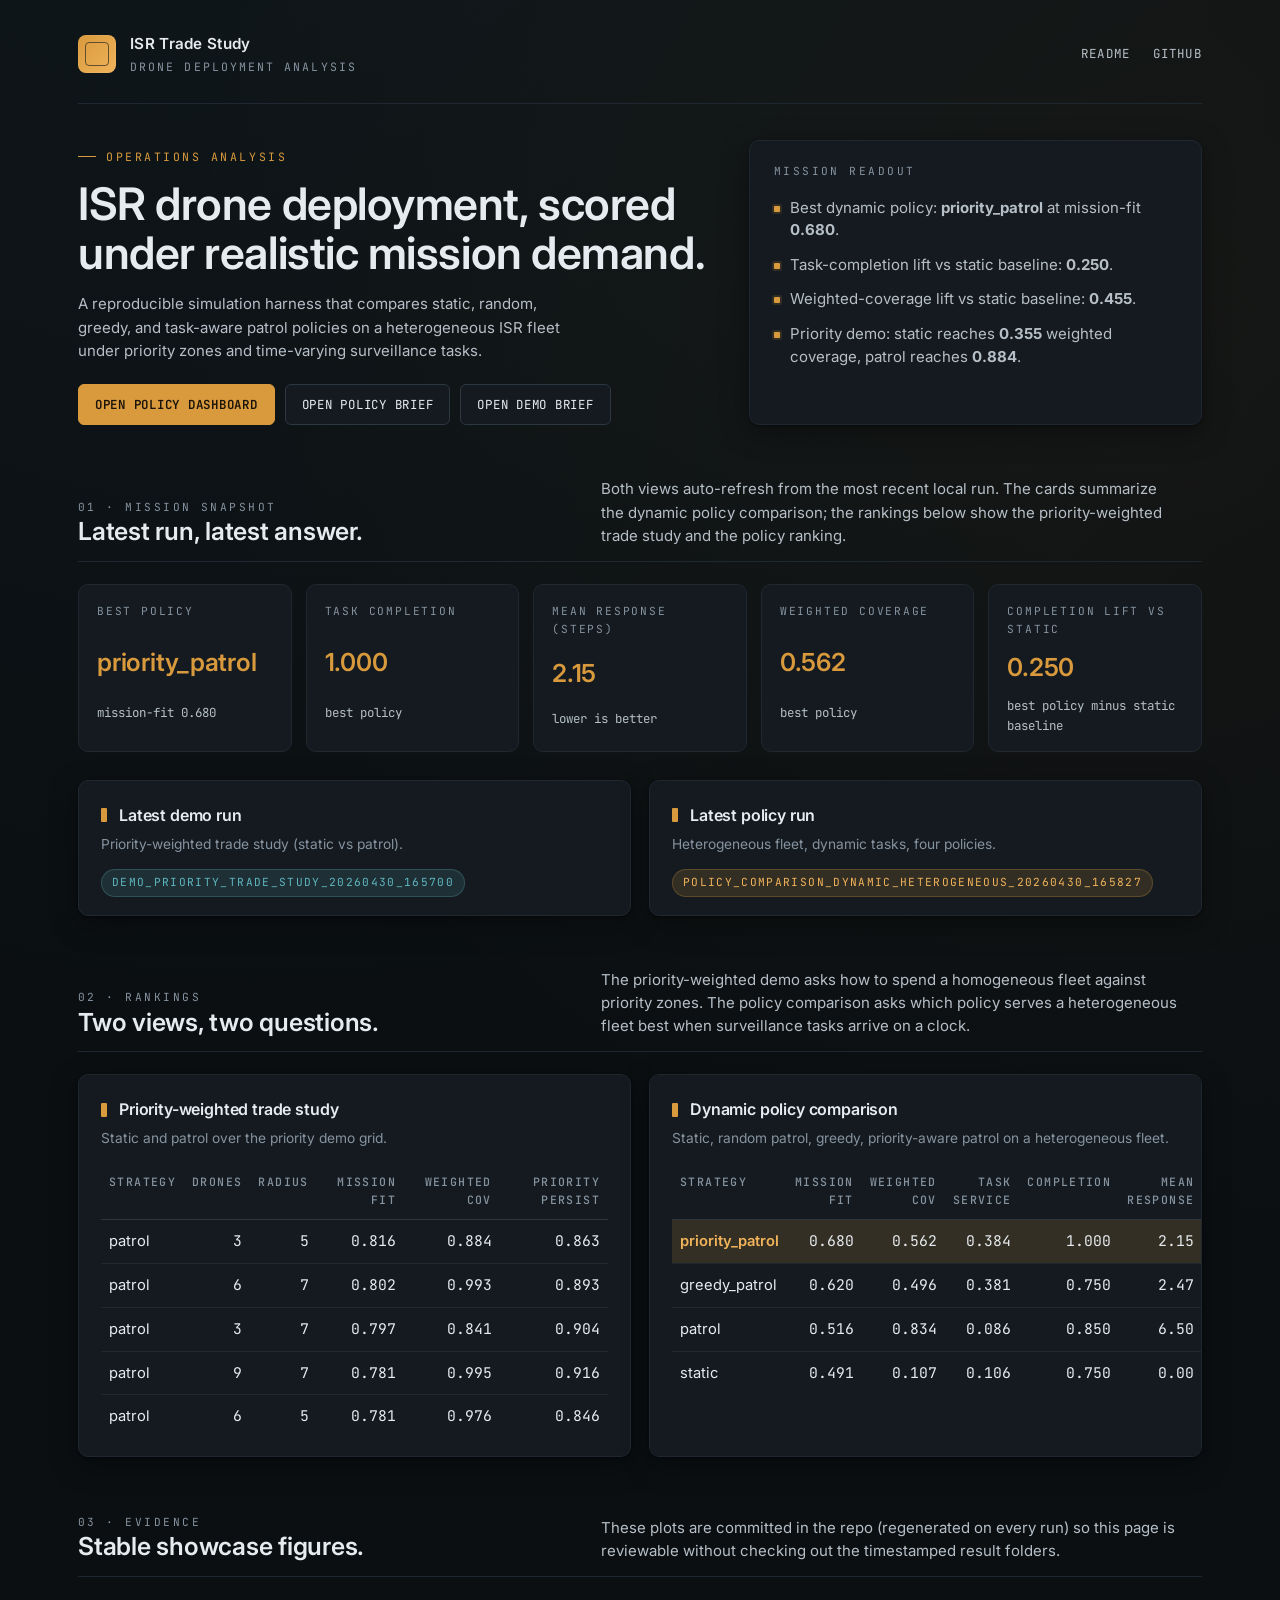
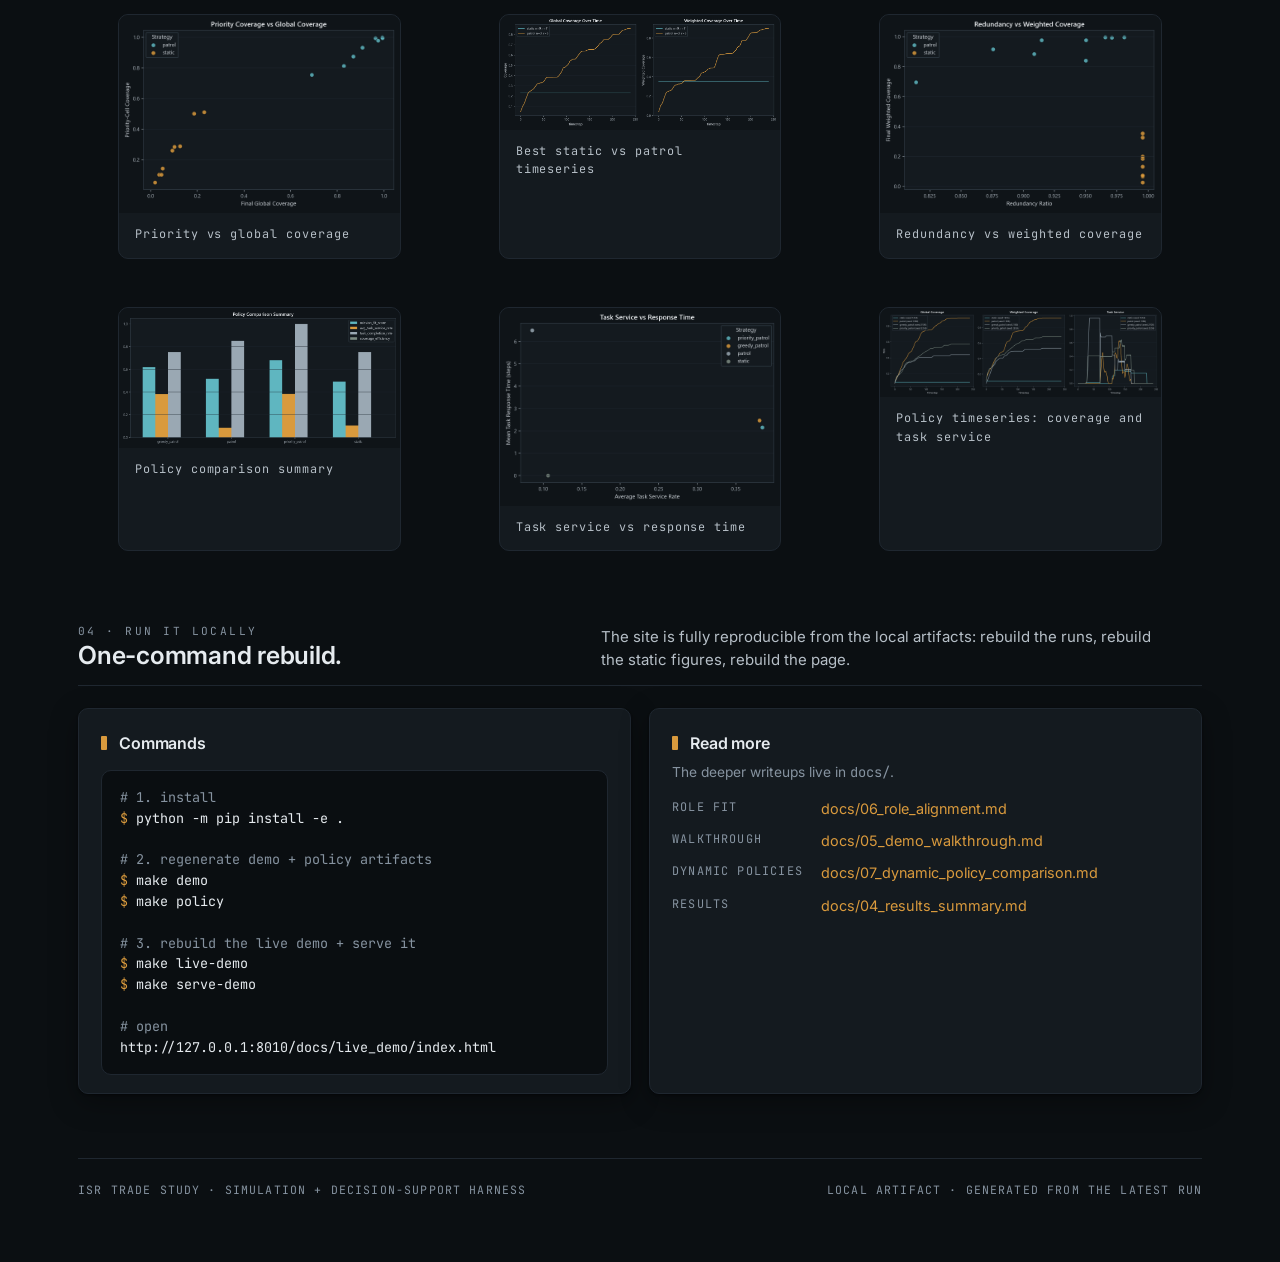
==== commit 9a6b5077: "Rename package to isr_trade_study and rebuild dashboards - Rename anduril_ops -> isr_trade_study acr" ====
--- a/docs/live_demo/index.html
+++ b/docs/live_demo/index.html
@@ -3,638 +3,142 @@
 <head>
   <meta charset="utf-8">
   <meta name="viewport" content="width=device-width, initial-scale=1">
-  <meta name="theme-color" content="#112430">
-  <meta name="color-scheme" content="light">
-  <title>ISR Mission Tasking Demo</title>
-  <link rel="icon" href="data:image/svg+xml,%3Csvg xmlns='http://www.w3.org/2000/svg' viewBox='0 0 64 64'%3E%3Crect width='64' height='64' rx='14' fill='%23112430'/%3E%3Cpath d='M16 45V19h6v26zm13 0V25h6v20zm13 0V13h6v32z' fill='%23f7efe2'/%3E%3C/svg%3E">
-  <style>
-    :root {
-      --bg: #f2ecdf;
-      --bg-deep: #e9dfd0;
-      --ink: #10222d;
-      --muted: #495b65;
-      --panel: rgba(255, 250, 244, 0.9);
-      --panel-strong: rgba(255, 252, 247, 0.98);
-      --line: rgba(16, 34, 45, 0.12);
-      --accent: #7d4c0d;
-      --accent-strong: #5f3707;
-      --accent-soft: rgba(125, 76, 13, 0.11);
-      --hero: linear-gradient(145deg, #0d1c25 0%, #153140 54%, #0f2431 100%);
-      --hero-line: rgba(247, 239, 226, 0.12);
-      --hero-text: #f7efe2;
-      --hero-muted: rgba(247, 239, 226, 0.78);
-      --focus: #0e5f74;
-      --shadow: 0 18px 46px rgba(16, 34, 45, 0.09);
-    }
-    * {
-      box-sizing: border-box;
-    }
-    html {
-      scroll-behavior: smooth;
-    }
-    body {
-      margin: 0;
-      color: var(--ink);
-      background:
-        radial-gradient(circle at top left, rgba(205, 161, 94, 0.14), transparent 32%),
-        linear-gradient(180deg, #f8f4eb 0%, var(--bg) 48%, var(--bg-deep) 100%);
-      font-family: "Avenir Next", "Segoe UI", sans-serif;
-      text-rendering: optimizeLegibility;
-    }
-    a {
-      color: var(--accent-strong);
-      text-decoration-thickness: 1.5px;
-      text-underline-offset: 3px;
-    }
-    a:focus-visible,
-    button:focus-visible {
-      outline: 3px solid var(--focus);
-      outline-offset: 3px;
-      border-radius: 6px;
-    }
-    .skip-link {
-      position: absolute;
-      left: 20px;
-      top: -48px;
-      z-index: 50;
-      background: var(--panel-strong);
-      color: var(--ink);
-      padding: 10px 14px;
-      border-radius: 14px;
-      border: 1px solid var(--line);
-      text-decoration: none;
-    }
-    .skip-link:focus {
-      top: 18px;
-    }
-    .hero {
-      min-height: 88svh;
-      padding: 40px 28px 54px;
-      color: var(--hero-text);
-      background: var(--hero);
-      position: relative;
-      overflow: hidden;
-    }
-    .hero::before {
-      content: "";
-      position: absolute;
-      inset: 0;
-      background:
-        linear-gradient(to right, transparent 0, transparent calc(100% - 1px), rgba(247, 239, 226, 0.04) calc(100% - 1px)),
-        linear-gradient(to bottom, transparent 0, transparent calc(100% - 1px), rgba(247, 239, 226, 0.04) calc(100% - 1px));
-      background-size: 88px 88px;
-      opacity: 0.35;
-      pointer-events: none;
-    }
-    .hero::after {
-      content: "";
-      position: absolute;
-      inset: 0;
-      background:
-        radial-gradient(circle at 78% 24%, rgba(234, 172, 93, 0.22), transparent 20%),
-        linear-gradient(120deg, transparent 0%, rgba(255, 255, 255, 0.045) 38%, transparent 63%);
-      pointer-events: none;
-    }
-    .hero-inner,
-    main {
-      max-width: 1120px;
-      margin: 0 auto;
-    }
-    .hero-inner {
-      position: relative;
-      z-index: 1;
-      min-height: calc(88svh - 94px);
-      display: grid;
-      grid-template-columns: minmax(0, 1.06fr) minmax(320px, 0.94fr);
-      gap: 48px;
-      align-items: center;
-    }
-    .hero-copy {
-      padding: 24px 0;
-    }
-    .eyebrow {
-      text-transform: uppercase;
-      letter-spacing: 0.22em;
-      font-size: 0.75rem;
-      color: rgba(247, 239, 226, 0.74);
-      margin-bottom: 18px;
-    }
-    .eyebrow-small {
-      text-transform: uppercase;
-      letter-spacing: 0.16em;
-      font-size: 0.72rem;
-      color: var(--accent-strong);
-      margin-bottom: 10px;
-      font-weight: 700;
-    }
-    h1, h2, h3 {
-      font-family: "Iowan Old Style", "Palatino Linotype", Georgia, serif;
-      margin: 0;
-    }
-    h1 {
-      font-size: clamp(2.9rem, 6vw, 5.15rem);
-      max-width: 8ch;
-      letter-spacing: -0.045em;
-      line-height: 0.95;
-    }
-    h2 {
-      font-size: clamp(2rem, 3.7vw, 2.8rem);
-      line-height: 1;
-      letter-spacing: -0.03em;
-    }
-    h3 {
-      font-size: 1.34rem;
-      line-height: 1.15;
-    }
-    .hero-copy p,
-    .section-head p,
-    .lede,
-    .info-card p,
-    .glossary-card p,
-    .result-card p {
-      line-height: 1.7;
-      font-size: 1.02rem;
-    }
-    .hero-copy p {
-      color: var(--hero-muted);
-      max-width: 33rem;
-      margin: 20px 0 0;
-    }
-    .actions {
-      display: flex;
-      flex-wrap: wrap;
-      gap: 12px;
-      margin-top: 28px;
-    }
-    .action {
-      display: inline-flex;
-      align-items: center;
-      justify-content: center;
-      min-height: 46px;
-      border-radius: 999px;
-      padding: 12px 18px;
-      text-decoration: none;
-      color: var(--hero-text);
-      border: 1px solid rgba(247, 239, 226, 0.24);
-      transition: transform 180ms ease, background 180ms ease, border-color 180ms ease;
-    }
-    .action:hover {
-      transform: translateY(-2px);
-      background: rgba(255, 255, 255, 0.05);
-      border-color: rgba(247, 239, 226, 0.4);
-    }
-    .action-primary {
-      background: linear-gradient(135deg, #f0ba7b, #b86a1e);
-      color: #1b130d;
-      border-color: transparent;
-      font-weight: 700;
-    }
-    .hero-meta {
-      display: grid;
-      grid-template-columns: repeat(4, minmax(0, 1fr));
-      gap: 12px;
-      margin-top: 30px;
-      max-width: 52rem;
-    }
-    .stat-pill {
-      padding: 14px 14px 12px;
-      border-radius: 18px;
-      background: rgba(255, 249, 241, 0.08);
-      border: 1px solid var(--hero-line);
-      display: grid;
-      gap: 6px;
-    }
-    .stat-label {
-      font-size: 0.74rem;
-      text-transform: uppercase;
-      letter-spacing: 0.14em;
-      color: rgba(247, 239, 226, 0.68);
-    }
-    .stat-pill strong {
-      font-size: 1rem;
-      line-height: 1.25;
-      color: var(--hero-text);
-    }
-    .hero-panel {
-      background: rgba(255, 248, 238, 0.08);
-      border: 1px solid rgba(247, 239, 226, 0.12);
-      border-radius: 30px;
-      padding: 26px 24px 24px;
-      backdrop-filter: blur(10px);
-      box-shadow: 0 16px 40px rgba(3, 8, 12, 0.24);
-    }
-    .summary-list,
-    .mini-list {
-      margin: 0;
-      line-height: 1.65;
-    }
-    .summary-list {
-      padding-left: 18px;
-    }
-    .summary-list li + li {
-      margin-top: 10px;
-    }
-    .mini-list {
-      list-style: none;
-      padding: 0;
-      display: grid;
-      gap: 10px;
-    }
-    .mini-list li {
-      display: flex;
-      justify-content: space-between;
-      gap: 16px;
-      padding-top: 10px;
-      border-top: 1px solid var(--line);
-      color: var(--muted);
-      font-size: 0.95rem;
-    }
-    .mini-list li strong {
-      color: var(--ink);
-      text-align: right;
-      font-weight: 700;
-    }
-    main {
-      padding: 44px 28px 96px;
-    }
-    .section {
-      margin-top: 70px;
-      padding-top: 28px;
-      border-top: 1px solid var(--line);
-    }
-    .section:first-of-type {
-      margin-top: 18px;
-    }
-    .section[id] {
-      scroll-margin-top: 28px;
-    }
-    .section-head {
-      display: grid;
-      grid-template-columns: minmax(0, 0.82fr) minmax(0, 1fr);
-      gap: 28px;
-      align-items: start;
-      margin-bottom: 24px;
-    }
-    .section-head p {
-      margin: 0;
-      color: var(--muted);
-      max-width: 42rem;
-    }
-    .asset-grid,
-    .zone-grid,
-    .task-grid,
-    .glossary-grid,
-    .figure-grid,
-    .results-grid,
-    .table-grid,
-    .hosting-note {
-      display: grid;
-      gap: 18px;
-    }
-    .asset-grid {
-      grid-template-columns: repeat(auto-fit, minmax(280px, 1fr));
-    }
-    .zone-grid {
-      grid-template-columns: repeat(auto-fit, minmax(220px, 1fr));
-    }
-    .task-grid {
-      grid-template-columns: repeat(auto-fit, minmax(240px, 1fr));
-    }
-    .glossary-grid {
-      grid-template-columns: repeat(auto-fit, minmax(210px, 1fr));
-    }
-    .figure-grid,
-    .table-grid,
-    .hosting-note {
-      grid-template-columns: repeat(2, minmax(0, 1fr));
-    }
-    .results-grid {
-      grid-template-columns: repeat(3, minmax(0, 1fr));
-      margin-bottom: 18px;
-    }
-    .info-card,
-    .glossary-card,
-    .table-panel,
-    .result-card,
-    .evidence {
-      background: var(--panel);
-      border: 1px solid var(--line);
-      border-radius: 24px;
-      box-shadow: var(--shadow);
-    }
-    .info-card,
-    .glossary-card,
-    .table-panel,
-    .result-card {
-      padding: 22px;
-    }
-    .info-card,
-    .glossary-card,
-    .result-card {
-      display: flex;
-      flex-direction: column;
-      gap: 12px;
-      min-height: 100%;
-    }
-    .info-card p,
-    .glossary-card p,
-    .result-card p {
-      color: var(--muted);
-      margin: 0;
-    }
-    .table-panel h3 {
-      margin-bottom: 14px;
-    }
-    .table-wrap {
-      overflow-x: auto;
-    }
-    .table-panel table {
-      width: 100%;
-      min-width: 640px;
-      border-collapse: collapse;
-      font-size: 0.95rem;
-    }
-    .table-panel th,
-    .table-panel td {
-      border-bottom: 1px solid var(--line);
-      padding: 12px 8px;
-      text-align: left;
-      vertical-align: top;
-    }
-    .table-panel th {
-      color: var(--muted);
-      font-weight: 700;
-      white-space: nowrap;
-    }
-    .table-panel td strong {
-      display: inline-block;
-      color: var(--ink);
-      font-weight: 700;
-    }
-    .table-chip {
-      display: inline-flex;
-      align-items: center;
-      margin-left: 10px;
-      padding: 3px 8px;
-      border-radius: 999px;
-      background: var(--accent-soft);
-      color: var(--accent-strong);
-      font-size: 0.73rem;
-      letter-spacing: 0.04em;
-      text-transform: uppercase;
-      font-weight: 700;
-      vertical-align: middle;
-    }
-    tr.is-best td:first-child strong {
-      color: var(--accent-strong);
-    }
-    .evidence {
-      overflow: hidden;
-      margin: 0;
-      background: var(--panel-strong);
-    }
-    .evidence img {
-      display: block;
-      width: 100%;
-      height: auto;
-      background: #fff;
-    }
-    .evidence figcaption {
-      display: grid;
-      gap: 8px;
-      padding: 16px 18px 20px;
-      color: var(--muted);
-      line-height: 1.6;
-    }
-    .evidence figcaption strong {
-      color: var(--ink);
-    }
-    .callout {
-      max-width: 50rem;
-      padding: 20px 22px 20px 24px;
-      border-radius: 22px;
-      background: var(--accent-soft);
-      border: 1px solid rgba(125, 76, 13, 0.18);
-      border-left: 5px solid var(--accent);
-      line-height: 1.7;
-      color: var(--accent-strong);
-    }
-    .empty {
-      color: var(--muted);
-      line-height: 1.65;
-    }
-    @media (max-width: 1040px) {
-      .hero-inner,
-      .section-head,
-      .results-grid,
-      .table-grid,
-      .figure-grid,
-      .hosting-note {
-        grid-template-columns: 1fr;
-      }
-      .hero-meta {
-        grid-template-columns: repeat(2, minmax(0, 1fr));
-      }
-      .hero {
-        min-height: auto;
-      }
-      .hero-inner {
-        min-height: auto;
-      }
-    }
-    @media (max-width: 720px) {
-      .hero,
-      main {
-        padding-left: 18px;
-        padding-right: 18px;
-      }
-      .hero {
-        padding-top: 30px;
-        padding-bottom: 40px;
-      }
-      .hero-meta {
-        grid-template-columns: 1fr;
-      }
-      .actions {
-        flex-direction: column;
-        align-items: stretch;
-      }
-      .action {
-        width: 100%;
-      }
-      .table-panel {
-        padding: 18px;
-      }
-      .table-panel table {
-        min-width: 560px;
-      }
-    }
-  </style>
+  <title>ISR Trade Study · Live Demo</title>
+  <link rel="preconnect" href="https://fonts.googleapis.com">
+  <link rel="preconnect" href="https://fonts.gstatic.com" crossorigin>
+  <link rel="stylesheet" href="https://fonts.googleapis.com/css2?family=Inter:wght@400;500;600;700&family=JetBrains+Mono:wght@400;500&display=swap">
+  <link rel="stylesheet" href="assets/styles.css">
 </head>
 <body>
-  <a class="skip-link" href="#main">Skip to content</a>
-  <section class="hero">
-    <div class="hero-inner">
-      <div class="hero-copy">
-        <div class="eyebrow">ISR Mission Tasking And Evaluation</div>
-        <h1>Plain-English demo of the mission-decision layer.</h1>
-        <p>This project is not about detecting objects in imagery. It is about deciding where a limited drone fleet should watch, when it should move, and how to judge whether a planning policy is actually helping the mission.</p>
-        <div class="actions">
-          <a class="action action-primary" href="#mission">See the mission setup</a>
-          <a class="action" href="#results">See the policy results</a>
-          <a class="action" href="#hosting">Hosting notes</a>
-        </div>
-        <div class="hero-meta">
-          <div class='stat-pill'><span class='stat-label'>Fleet</span><strong>6 assets</strong></div><div class='stat-pill'><span class='stat-label'>Priority areas</span><strong>3 zones</strong></div><div class='stat-pill'><span class='stat-label'>Dynamic tasks</span><strong>4 live tasks</strong></div><div class='stat-pill'><span class='stat-label'>Publishing</span><strong>GitHub Pages ready</strong></div>
-        </div>
-      </div>
-      <aside class="hero-panel">
-        <div class="eyebrow-small">If you only read one thing</div>
-        <ul class="summary-list">
-          <li>A finite ISR fleet must keep watch over 3 important area(s) while reacting to 4 time-varying task(s). The preferred control logic is task-aware planner, which balances standing coverage with rapid retasking.</li><li>The site is now static and self-contained, so it can be hosted on GitHub Pages without a backend.</li><li>The current top policy is Task-aware planner, with task completion 1.000.</li>
-        </ul>
-      </aside>
+  <div class="shell">
+    <header class="topbar">
+  <div class="brand">
+    <div class="brand-mark" aria-hidden="true"></div>
+    <div class="brand-meta">
+      <span class="brand-title">ISR Trade Study</span>
+      <span class="brand-sub">Drone deployment analysis</span>
     </div>
-  </section>
+  </div>
+  <nav class="topbar-links"><a href="../../README.md">README</a><a href="https://github.com/joshleh/isr-drone-deployment-trade-study">GitHub</a></nav>
+</header>
 
-  <main id="main">
-    <section class="section">
-      <div class="section-head">
-        <div>
-          <h2>What this project does</h2>
-        </div>
-        <p class="lede">In plain English: a handful of drones cannot watch everything all the time. This project tests different ways of assigning those drones to important areas and new incidents, then measures which policy creates the best mission outcome.</p>
-      </div>
-      <div class="callout">
-        The key shift in this repo is from a simple trade study to a mission-tasking layer: explicit assets, explicit zones, explicit tasks, and explicit planner behavior under changing demand.
-      </div>
-    </section>
+    
+<section class="hero">
+  <div class="hero-copy">
+    <span class="eyebrow">Operations analysis</span>
+    <h1>ISR drone deployment, scored under realistic mission demand.</h1>
+    <p>A reproducible simulation harness that compares static, random, greedy, and task-aware patrol policies on a heterogeneous ISR fleet under priority zones and time-varying surveillance tasks.</p>
+    <div class="actions">
+      <a class="action action-primary" href="../../results/policy/policy_comparison_dynamic_heterogeneous_20260430_165827/dashboard.html">Open policy dashboard</a>
+      <a class="action" href="../../results/policy/policy_comparison_dynamic_heterogeneous_20260430_165827/policy_report.md">Open policy brief</a>
+      <a class="action" href="../../results/demo/demo_priority_trade_study_20260430_165700/demo_report.md">Open demo brief</a>
+    </div>
+  </div>
+  <aside class="brief">
+    <span class="brief-title">Mission readout</span>
+    <ul class="brief-list"><li>Best dynamic policy: <strong>priority_patrol</strong> at mission-fit <strong>0.680</strong>.</li><li>Task-completion lift vs static baseline: <strong>0.250</strong>.</li><li>Weighted-coverage lift vs static baseline: <strong>0.455</strong>.</li><li>Priority demo: static reaches <strong>0.355</strong> weighted coverage, patrol reaches <strong>0.884</strong>.</li></ul>
+  </aside>
+</section>
 
-    <section class="section" id="mission">
-      <div class="section-head">
-        <div>
-          <h2>Mission setup</h2>
-        </div>
-        <p>A finite ISR fleet must keep watch over 3 important area(s) while reacting to 4 time-varying task(s). The preferred control logic is task-aware planner, which balances standing coverage with rapid retasking.</p>
-      </div>
-      <div class="asset-grid">
-        <article class='info-card'><div class='eyebrow-small'>Anchor assets</div><h3>Sentinel x2</h3><p>Sentinel platform with sensor radius 7, endurance 240 steps, and cruise step size 1; typically stays over high-value areas and keeps persistent watch.</p><ul class='mini-list'><li><span>Sensor radius</span><strong>7</strong></li><li><span>Endurance</span><strong>240 steps</strong></li><li><span>Cruise step size</span><strong>1</strong></li></ul></article><article class='info-card'><div class='eyebrow-small'>Response assets</div><h3>Scout x4</h3><p>Scout platform with sensor radius 4, endurance 180 steps, and cruise step size 2; typically moves quickly toward new incidents and unserved space.</p><ul class='mini-list'><li><span>Sensor radius</span><strong>4</strong></li><li><span>Endurance</span><strong>180 steps</strong></li><li><span>Cruise step size</span><strong>2</strong></li></ul></article>
-      </div>
-    </section>
 
-    <section class="section">
-      <div class="section-head">
-        <div>
-          <h2>Important areas</h2>
-        </div>
-        <p>The planner is not treating the map as equally important everywhere. Some zones matter more, so missing them should hurt the score more.</p>
-      </div>
-      <div class="zone-grid">
-        <article class='info-card'><div class='eyebrow-small'>Priority zone</div><h3>Logistics Hub</h3><p>Protects the logistics hub where missed coverage is most costly.</p><ul class='mini-list'><li><span>Weight</span><strong>4.0</strong></li><li><span>Centroid</span><strong>(71, 29)</strong></li><li><span>Area</span><strong>621 cells</strong></li></ul></article><article class='info-card'><div class='eyebrow-small'>Priority zone</div><h3>Crossing Lane</h3><p>Monitors the likely transit lane where activity can spike quickly.</p><ul class='mini-list'><li><span>Weight</span><strong>3.0</strong></li><li><span>Centroid</span><strong>(37, 30)</strong></li><li><span>Area</span><strong>525 cells</strong></li></ul></article><article class='info-card'><div class='eyebrow-small'>Priority zone</div><h3>Border Corridor</h3><p>Keeps persistent watch on the border approach.</p><ul class='mini-list'><li><span>Weight</span><strong>2.0</strong></li><li><span>Centroid</span><strong>(10, 29)</strong></li><li><span>Area</span><strong>960 cells</strong></li></ul></article>
-      </div>
-    </section>
+<section class="section">
+  <div class="section-head">
+    <div>
+      <span class="section-tag">01 · Mission snapshot</span>
+      <h2>Latest run, latest answer.</h2>
+    </div>
+    <p>Both views auto-refresh from the most recent local run. The cards summarize the dynamic policy comparison; the rankings below show the priority-weighted trade study and the policy ranking.</p>
+  </div>
+  <section class="cards"><div class="card"><span class="label">Best policy</span><span class="value">priority_patrol</span><span class="delta">mission-fit 0.680</span></div><div class="card"><span class="label">Task completion</span><span class="value">1.000</span><span class="delta">best policy</span></div><div class="card"><span class="label">Mean response (steps)</span><span class="value">2.15</span><span class="delta">lower is better</span></div><div class="card"><span class="label">Weighted coverage</span><span class="value">0.562</span><span class="delta">best policy</span></div><div class="card"><span class="label">Completion lift vs static</span><span class="value">0.250</span><span class="delta">best policy minus static baseline</span></div></section>
+  <div class="panel-grid">
+    <article class="panel">
+      <h3>Latest demo run</h3>
+      <p class="panel-sub">Priority-weighted trade study (static vs patrol).</p>
+      <span class="tag tag-signal">demo_priority_trade_study_20260430_165700</span>
+    </article>
+    <article class="panel">
+      <h3>Latest policy run</h3>
+      <p class="panel-sub">Heterogeneous fleet, dynamic tasks, four policies.</p>
+      <span class="tag">policy_comparison_dynamic_heterogeneous_20260430_165827</span>
+    </article>
+  </div>
+</section>
 
-    <section class="section">
-      <div class="section-head">
-        <div>
-          <h2>Dynamic tasks</h2>
-        </div>
-        <p>These are the time-varying incidents that appear after the mission starts. A good planner has to react to them without abandoning the persistent-watch areas completely.</p>
-      </div>
-      <div class="task-grid">
-        <article class='info-card'><div class='eyebrow-small'>Dynamic task</div><h3>North Crossing Spike</h3><p>Respond to a sudden surveillance spike near a crossing route.</p><ul class='mini-list'><li><span>Priority</span><strong>3.5</strong></li><li><span>Window</span><strong>step 25 to 70</strong></li><li><span>Best owner</span><strong>Fast response assets</strong></li></ul></article><article class='info-card'><div class='eyebrow-small'>Dynamic task</div><h3>Central Convoy Track</h3><p>Track a moving convoy-like event through the middle corridor.</p><ul class='mini-list'><li><span>Priority</span><strong>4.0</strong></li><li><span>Window</span><strong>step 72 to 118</strong></li><li><span>Best owner</span><strong>Fast response assets</strong></li></ul></article><article class='info-card'><div class='eyebrow-small'>Dynamic task</div><h3>Hub Anomaly</h3><p>Investigate suspicious activity near the logistics hub.</p><ul class='mini-list'><li><span>Priority</span><strong>5.0</strong></li><li><span>Window</span><strong>step 110 to 170</strong></li><li><span>Best owner</span><strong>Fast response assets</strong></li></ul></article><article class='info-card'><div class='eyebrow-small'>Dynamic task</div><h3>Southern Border Retask</h3><p>Shift surveillance attention to the southern edge later in the mission.</p><ul class='mini-list'><li><span>Priority</span><strong>3.0</strong></li><li><span>Window</span><strong>step 150 to 220</strong></li><li><span>Best owner</span><strong>Fast response assets</strong></li></ul></article>
-      </div>
-    </section>
 
-    <section class="section">
-      <div class="section-head">
-        <div>
-          <h2>What the planner is deciding</h2>
-        </div>
-        <p>This is the concrete decision logic the repo is evaluating. It is much easier for non-technical viewers to understand the project through this playbook than through raw code or equations.</p>
-      </div>
-      <article class="table-panel">
-        <table>
-          <thead>
-            <tr>
-              <th>Phase</th>
-              <th>Who moves</th>
-              <th>Toward what</th>
-              <th>Type</th>
-              <th>Why</th>
-            </tr>
-          </thead>
-          <tbody>
-            <tr><td>Baseline watch</td><td>2 anchor asset(s)</td><td>Logistics Hub</td><td>priority zone</td><td>Keep the highest-value area under persistent observation before demand spikes appear.</td></tr><tr><td>Baseline watch</td><td>1 anchor reserve</td><td>Crossing Lane</td><td>priority zone</td><td>Split long-endurance coverage across the next-most-important corridor so the planner does not overfocus on one area.</td></tr><tr><td>Dynamic response</td><td>4 response asset(s)</td><td>Hub Anomaly</td><td>mission task</td><td>Fast assets should move first toward live incidents because missed early service is expensive and visible in the metrics.</td></tr><tr><td>Retasking logic</td><td>task-aware planner</td><td>North Crossing Spike</td><td>mission task</td><td>When the first time-varying event appears, the planner should reallocate scouts without abandoning the permanent watch areas.</td></tr><tr><td>Fallback behavior</td><td>4 mobile asset(s)</td><td>Unseen Cells</td><td>coverage gap</td><td>If no urgent task is active, the mobile element should expand coverage instead of repeatedly revisiting the same already-seen cells.</td></tr>
-          </tbody>
-        </table>
-      </article>
-    </section>
+<section class="section">
+  <div class="section-head">
+    <div>
+      <span class="section-tag">02 · Rankings</span>
+      <h2>Two views, two questions.</h2>
+    </div>
+    <p>The priority-weighted demo asks how to spend a homogeneous fleet against priority zones. The policy comparison asks which policy serves a heterogeneous fleet best when surveillance tasks arrive on a clock.</p>
+  </div>
+  <div class="panel-grid">
+    <article class="panel">
+      <h3>Priority-weighted trade study</h3>
+      <p class="panel-sub">Static and patrol over the priority demo grid.</p>
+      <table><thead><tr><th>Strategy</th><th class="numeric">Drones</th><th class="numeric">Radius</th><th class="numeric">Mission Fit</th><th class="numeric">Weighted Cov</th><th class="numeric">Priority Persist</th></tr></thead><tbody><tr><td>patrol</td><td class="numeric">3</td><td class="numeric">5</td><td class="numeric">0.816</td><td class="numeric">0.884</td><td class="numeric">0.863</td></tr><tr><td>patrol</td><td class="numeric">6</td><td class="numeric">7</td><td class="numeric">0.802</td><td class="numeric">0.993</td><td class="numeric">0.893</td></tr><tr><td>patrol</td><td class="numeric">3</td><td class="numeric">7</td><td class="numeric">0.797</td><td class="numeric">0.841</td><td class="numeric">0.904</td></tr><tr><td>patrol</td><td class="numeric">9</td><td class="numeric">7</td><td class="numeric">0.781</td><td class="numeric">0.995</td><td class="numeric">0.916</td></tr><tr><td>patrol</td><td class="numeric">6</td><td class="numeric">5</td><td class="numeric">0.781</td><td class="numeric">0.976</td><td class="numeric">0.846</td></tr></tbody></table>
+    </article>
+    <article class="panel">
+      <h3>Dynamic policy comparison</h3>
+      <p class="panel-sub">Static, random patrol, greedy, priority-aware patrol on a heterogeneous fleet.</p>
+      <table><thead><tr><th>Strategy</th><th class="numeric">Mission Fit</th><th class="numeric">Weighted Cov</th><th class="numeric">Task Service</th><th class="numeric">Completion</th><th class="numeric">Mean Response</th></tr></thead><tbody><tr class="is-best"><td>priority_patrol</td><td class="numeric">0.680</td><td class="numeric">0.562</td><td class="numeric">0.384</td><td class="numeric">1.000</td><td class="numeric">2.15</td></tr><tr><td>greedy_patrol</td><td class="numeric">0.620</td><td class="numeric">0.496</td><td class="numeric">0.381</td><td class="numeric">0.750</td><td class="numeric">2.47</td></tr><tr><td>patrol</td><td class="numeric">0.516</td><td class="numeric">0.834</td><td class="numeric">0.086</td><td class="numeric">0.850</td><td class="numeric">6.50</td></tr><tr><td>static</td><td class="numeric">0.491</td><td class="numeric">0.107</td><td class="numeric">0.106</td><td class="numeric">0.750</td><td class="numeric">0.00</td></tr></tbody></table>
+    </article>
+  </div>
+</section>
 
-    <section class="section">
-      <div class="section-head">
-        <div>
-          <h2>How to read the metrics</h2>
-        </div>
-        <p>The site now explains the score terms directly so a reviewer does not need a simulation background to understand what a “good” policy means.</p>
-      </div>
-      <div class="glossary-grid">
-        <article class='glossary-card'><h3>Coverage</h3><p>How much of the map gets seen at least once during the mission.</p></article><article class='glossary-card'><h3>Weighted coverage</h3><p>Coverage that counts important places more heavily than low-value areas.</p></article><article class='glossary-card'><h3>Persistence</h3><p>How often the same place gets revisited instead of being seen once and forgotten.</p></article><article class='glossary-card'><h3>Task service</h3><p>How much of the currently active incident area is being watched right now.</p></article><article class='glossary-card'><h3>Response time</h3><p>How long it takes to get any surveillance on a newly appearing task.</p></article><article class='glossary-card'><h3>Redundancy</h3><p>How much effort is spent re-watching places that were already covered.</p></article>
-      </div>
-    </section>
 
-    <section class="section" id="results">
-      <div class="section-head">
-        <div>
-          <h2>Latest result snapshot</h2>
-        </div>
-        <p>The comparison below uses the current saved outputs. The labels are intentionally human-readable so the site feels like a mission brief instead of a notebook dump, and the important states are called out with text badges instead of color alone.</p>
-      </div>
-      <div class="results-grid">
-        <article class='result-card'><div class='eyebrow-small'>Best current planner</div><h3>Task-aware planner</h3><p>Keeps long-endurance assets on key zones while fast assets react to live tasks.</p><ul class='mini-list'><li><span>Mission fit</span><strong>0.680</strong></li><li><span>Task completion</span><strong>1.000</strong></li></ul></article><article class='result-card'><div class='eyebrow-small'>Lead over runner-up</div><h3>0.073</h3><p>Task-aware planner currently leads Assignment planner on the overall mission-fit score.</p><ul class='mini-list'><li><span>Runner-up</span><strong>Assignment planner</strong></li><li><span>Response time</span><strong>2.15 steps</strong></li></ul></article><article class='result-card'><div class='eyebrow-small'>How to read the win</div><h3>Balance, not just reach</h3><p>The strongest planner is not the one that visits the most cells. It is the one that keeps persistent watch on high-value zones while still reacting quickly to late-arriving tasks.</p><ul class='mini-list'><li><span>Task service</span><strong>0.384</strong></li><li><span>Why it stands out</span><strong>Anchors plus responders</strong></li></ul></article>
-      </div>
-      <div class="table-grid">
-        <article class="table-panel">
-          <h3>Priority demo sweep</h3>
-          <div class='table-wrap'><table><thead><tr><th scope='col'>Strategy</th><th scope='col'>Drones</th><th scope='col'>Sensor radius</th><th scope='col'>Mission fit</th><th scope='col'>Weighted coverage</th><th scope='col'>Priority persistence</th></tr></thead><tbody><tr><td><strong>Random patrol</strong><span class='table-chip'>Best sweep row</span></td><td>3</td><td>5</td><td>0.816</td><td>0.884</td><td>0.863</td></tr><tr><td><strong>Random patrol</strong></td><td>6</td><td>7</td><td>0.802</td><td>0.993</td><td>0.893</td></tr><tr><td><strong>Random patrol</strong></td><td>3</td><td>7</td><td>0.797</td><td>0.841</td><td>0.904</td></tr><tr><td><strong>Random patrol</strong></td><td>9</td><td>7</td><td>0.781</td><td>0.995</td><td>0.916</td></tr></tbody></table></div>
-        </article>
-        <article class="table-panel">
-          <h3>Dynamic policy comparison</h3>
-          <div class='table-wrap'><table><thead><tr><th scope='col'>Policy</th><th scope='col'>Mission fit</th><th scope='col'>Task service</th><th scope='col'>Completion</th><th scope='col'>Response time</th><th scope='col'>What it does</th></tr></thead><tbody><tr class='is-best'><td><strong>Task-aware planner</strong><span class='table-chip'>Top policy</span></td><td>0.680</td><td>0.384</td><td>1.000</td><td>2.15</td><td>Keeps long-endurance assets on key zones while fast assets react to live tasks.</td></tr><tr><td><strong>Assignment planner</strong></td><td>0.607</td><td>0.392</td><td>0.750</td><td>3.53</td><td>Assigns each drone to the most valuable target each step.</td></tr><tr><td><strong>Random patrol</strong></td><td>0.516</td><td>0.086</td><td>0.850</td><td>6.50</td><td>Sweeps around randomly. Good for reach, but weaker at disciplined response.</td></tr><tr><td><strong>Static coverage plan</strong></td><td>0.491</td><td>0.106</td><td>0.750</td><td>0.00</td><td>Holds fixed positions the whole mission. Best when you care most about staying over one place.</td></tr></tbody></table></div>
-        </article>
-      </div>
-    </section>
+<section class="section">
+  <div class="section-head">
+    <div>
+      <span class="section-tag">03 · Evidence</span>
+      <h2>Stable showcase figures.</h2>
+    </div>
+    <p>These plots are committed in the repo (regenerated on every run) so this page is reviewable without checking out the timestamped result folders.</p>
+  </div>
+  <div class="gallery"><figure class="figure"><img src="../figures/demo_priority_priority_vs_global.png" alt="Priority vs global coverage"><figcaption>Priority vs global coverage</figcaption></figure><figure class="figure"><img src="../figures/demo_priority_best_timeseries.png" alt="Best static vs patrol timeseries"><figcaption>Best static vs patrol timeseries</figcaption></figure><figure class="figure"><img src="../figures/demo_priority_redundancy_vs_coverage.png" alt="Redundancy vs weighted coverage"><figcaption>Redundancy vs weighted coverage</figcaption></figure><figure class="figure"><img src="../figures/policy_dynamic_strategy_bars.png" alt="Policy comparison summary"><figcaption>Policy comparison summary</figcaption></figure><figure class="figure"><img src="../figures/policy_dynamic_task_service_vs_response.png" alt="Task service vs response time"><figcaption>Task service vs response time</figcaption></figure><figure class="figure"><img src="../figures/policy_dynamic_timeseries.png" alt="Policy timeseries: coverage and task service"><figcaption>Policy timeseries: coverage and task service</figcaption></figure></div>
+</section>
 
-    <section class="section">
-      <div class="section-head">
-        <div>
-          <h2>What the charts are showing</h2>
-        </div>
-        <p>The figures below are the stable assets committed in the repo, so this site stays portable and can be hosted statically without any backend compute. The updated chart palette also uses colorblind-safe colors plus distinct line styles, markers, and labels.</p>
-      </div>
-      <div class="figure-grid">
-        <figure class='evidence'><img src='../figures/demo_priority_priority_vs_global.png' alt='Priority zones versus total map coverage' loading='lazy'><figcaption><strong>Priority zones versus total map coverage</strong><span>This shows the tradeoff between watching the whole map and staying focused on the places that matter most.</span></figcaption></figure><figure class='evidence'><img src='../figures/demo_priority_best_timeseries.png' alt='How coverage changes over time' loading='lazy'><figcaption><strong>How coverage changes over time</strong><span>This is the easiest chart for non-technical viewers: it shows when patrol starts to outperform static coverage over the course of the mission.</span></figcaption></figure><figure class='evidence'><img src='../figures/demo_priority_redundancy_vs_coverage.png' alt='When adding assets stops helping' loading='lazy'><figcaption><strong>When adding assets stops helping</strong><span>Higher redundancy means the team is spending more time re-covering old space instead of creating new mission value.</span></figcaption></figure><figure class='evidence'><img src='../figures/policy_dynamic_strategy_bars.png' alt='Overall planner scorecard' loading='lazy'><figcaption><strong>Overall planner scorecard</strong><span>This summarizes which policy did best across mission fit, task service, completion, and efficiency.</span></figcaption></figure><figure class='evidence'><img src='../figures/policy_dynamic_task_service_vs_response.png' alt='Task service versus speed of response' loading='lazy'><figcaption><strong>Task service versus speed of response</strong><span>Better planners both react quickly and keep more of the active task area under watch.</span></figcaption></figure><figure class='evidence'><img src='../figures/policy_dynamic_timeseries.png' alt='How each planner behaves through the mission' loading='lazy'><figcaption><strong>How each planner behaves through the mission</strong><span>This makes the difference between random patrol, assignment planning, and task-aware planning visible over time.</span></figcaption></figure>
-      </div>
-    </section>
 
-    <section class="section" id="hosting">
-      <div class="section-head">
-        <div>
-          <h2>Hosting</h2>
-        </div>
-        <p>This site is static HTML plus committed figures. That means GitHub Pages is enough for the current showcase. You only need Render later if you add uploads, a backend API, or live reruns in the browser.</p>
-      </div>
-      <div class="hosting-note">
-        <article class="info-card">
-          <div class="eyebrow-small">Use GitHub Pages now</div>
-          <p>Best choice for the current repo because the site is static. Point Pages at the <code>docs/</code> folder after you merge the branch.</p>
-        </article>
-        <article class="info-card">
-          <div class="eyebrow-small">Use Render later</div>
-          <p>Only worth it if you want an interactive product surface, such as file upload, a policy-run API, or server-side simulation execution.</p>
-        </article>
-      </div>
-    </section>
-  </main>
+<section class="section">
+  <div class="section-head">
+    <div>
+      <span class="section-tag">04 · Run it locally</span>
+      <h2>One-command rebuild.</h2>
+    </div>
+    <p>The site is fully reproducible from the local artifacts: rebuild the runs, rebuild the static figures, rebuild the page.</p>
+  </div>
+  <div class="panel-grid">
+    <article class="panel">
+      <h3>Commands</h3>
+      <pre class="code-block"><span class="comment"># 1. install</span>
+<span class="prompt">$</span> python -m pip install -e .
+
+<span class="comment"># 2. regenerate demo + policy artifacts</span>
+<span class="prompt">$</span> make demo
+<span class="prompt">$</span> make policy
+
+<span class="comment"># 3. rebuild the live demo + serve it</span>
+<span class="prompt">$</span> make live-demo
+<span class="prompt">$</span> make serve-demo
+
+<span class="comment"># open</span>
+http://127.0.0.1:8010/docs/live_demo/index.html</pre>
+    </article>
+    <article class="panel">
+      <h3>Read more</h3>
+      <p class="panel-sub">The deeper writeups live in <code>docs/</code>.</p>
+      <dl class="kv">
+        <dt>Role fit</dt><dd><a href="../06_role_alignment.md">docs/06_role_alignment.md</a></dd>
+        <dt>Walkthrough</dt><dd><a href="../05_demo_walkthrough.md">docs/05_demo_walkthrough.md</a></dd>
+        <dt>Dynamic policies</dt><dd><a href="../07_dynamic_policy_comparison.md">docs/07_dynamic_policy_comparison.md</a></dd>
+        <dt>Results</dt><dd><a href="../04_results_summary.md">docs/04_results_summary.md</a></dd>
+      </dl>
+    </article>
+  </div>
+</section>
+
+    <footer class="site-footer"><span>ISR Trade Study · simulation + decision-support harness</span><span>Local artifact · generated from the latest run</span></footer>
+  </div>
 </body>
 </html>
--- a/docs/live_demo/assets/styles.css
+++ b/docs/live_demo/assets/styles.css
@@ -0,0 +1,595 @@
+/*
+ * ISR Trade Study — shared dashboard styles
+ *
+ * Defense / tactical aesthetic: deep slate background, mono accents,
+ * desaturated amber for highlights. Used by the live-demo landing page
+ * and per-run dashboards alike.
+ */
+
+:root {
+  --bg: #0b0f12;
+  --bg-soft: #11171c;
+  --bg-panel: #141a1f;
+  --bg-panel-elevated: #1a2128;
+  --line: #1f2730;
+  --line-strong: #2c3742;
+  --ink: #e6ebef;
+  --ink-soft: #b6bfc7;
+  --muted: #8693a0;
+  --accent: #d99a3d;
+  --accent-soft: rgba(217, 154, 61, 0.16);
+  --accent-strong: #f0b35a;
+  --signal: #5fb6c0;
+  --signal-soft: rgba(95, 182, 192, 0.14);
+  --danger: #cf6659;
+  --radius: 6px;
+  --radius-lg: 10px;
+  --shadow: 0 1px 2px rgba(0, 0, 0, 0.4), 0 8px 28px rgba(0, 0, 0, 0.35);
+  --mono: "JetBrains Mono", "SFMono-Regular", "Consolas", "Menlo", monospace;
+  --sans: "Inter", "Segoe UI", system-ui, -apple-system, sans-serif;
+}
+
+* {
+  box-sizing: border-box;
+}
+
+html {
+  scroll-behavior: smooth;
+}
+
+body {
+  margin: 0;
+  background: var(--bg);
+  color: var(--ink);
+  font-family: var(--sans);
+  font-size: 15px;
+  line-height: 1.55;
+  -webkit-font-smoothing: antialiased;
+  background-image:
+    radial-gradient(circle at 20% -10%, rgba(95, 182, 192, 0.05), transparent 40%),
+    radial-gradient(circle at 90% 10%, rgba(217, 154, 61, 0.05), transparent 35%);
+}
+
+a {
+  color: var(--accent);
+  text-decoration: none;
+  border-bottom: 1px solid transparent;
+  transition: border-color 150ms ease, color 150ms ease;
+}
+
+a:hover {
+  border-bottom-color: var(--accent);
+}
+
+h1, h2, h3, h4 {
+  font-family: var(--sans);
+  font-weight: 600;
+  letter-spacing: -0.01em;
+  color: var(--ink);
+  margin: 0;
+}
+
+h1 { font-size: 2.4rem; line-height: 1.1; }
+h2 { font-size: 1.55rem; line-height: 1.2; }
+h3 { font-size: 1.05rem; }
+
+code, pre, .mono {
+  font-family: var(--mono);
+}
+
+.shell {
+  max-width: 1180px;
+  margin: 0 auto;
+  padding: 32px 28px 64px;
+}
+
+.topbar {
+  display: flex;
+  align-items: center;
+  justify-content: space-between;
+  padding-bottom: 28px;
+  border-bottom: 1px solid var(--line);
+  margin-bottom: 36px;
+  gap: 24px;
+  flex-wrap: wrap;
+}
+
+.brand {
+  display: flex;
+  align-items: center;
+  gap: 14px;
+}
+
+.brand-mark {
+  width: 38px;
+  height: 38px;
+  border-radius: 8px;
+  background:
+    linear-gradient(135deg, var(--accent) 0%, var(--accent-strong) 100%);
+  position: relative;
+  flex-shrink: 0;
+  box-shadow: 0 0 0 1px rgba(255, 255, 255, 0.06) inset;
+}
+
+.brand-mark::after {
+  content: "";
+  position: absolute;
+  inset: 7px;
+  border-radius: 4px;
+  border: 1px solid rgba(15, 20, 24, 0.6);
+}
+
+.brand-meta {
+  display: grid;
+  gap: 2px;
+}
+
+.brand-title {
+  font-weight: 600;
+  letter-spacing: 0.02em;
+  font-size: 0.95rem;
+  color: var(--ink);
+}
+
+.brand-sub {
+  font-family: var(--mono);
+  font-size: 0.72rem;
+  letter-spacing: 0.18em;
+  text-transform: uppercase;
+  color: var(--muted);
+}
+
+.topbar-links {
+  display: flex;
+  gap: 22px;
+  font-family: var(--mono);
+  font-size: 0.78rem;
+  letter-spacing: 0.1em;
+  text-transform: uppercase;
+}
+
+.topbar-links a {
+  color: var(--ink-soft);
+  border-bottom: none;
+}
+
+.topbar-links a:hover {
+  color: var(--accent);
+}
+
+.hero {
+  display: grid;
+  grid-template-columns: minmax(0, 1.4fr) minmax(0, 1fr);
+  gap: 36px;
+  align-items: stretch;
+  margin-bottom: 40px;
+}
+
+.hero-copy h1 {
+  font-size: clamp(2rem, 4vw, 2.8rem);
+  margin-bottom: 14px;
+}
+
+.hero-copy p {
+  color: var(--ink-soft);
+  max-width: 56ch;
+  margin: 0 0 22px;
+}
+
+.eyebrow {
+  font-family: var(--mono);
+  font-size: 0.72rem;
+  letter-spacing: 0.22em;
+  text-transform: uppercase;
+  color: var(--accent);
+  margin-bottom: 14px;
+  display: inline-flex;
+  align-items: center;
+  gap: 10px;
+}
+
+.eyebrow::before {
+  content: "";
+  width: 18px;
+  height: 1px;
+  background: var(--accent);
+  display: inline-block;
+}
+
+.actions {
+  display: flex;
+  flex-wrap: wrap;
+  gap: 10px;
+  margin-top: 4px;
+}
+
+.action {
+  display: inline-flex;
+  align-items: center;
+  justify-content: center;
+  padding: 10px 16px;
+  border-radius: var(--radius);
+  border: 1px solid var(--line-strong);
+  background: var(--bg-panel);
+  color: var(--ink);
+  font-family: var(--mono);
+  font-size: 0.78rem;
+  letter-spacing: 0.06em;
+  text-transform: uppercase;
+  text-decoration: none;
+  transition: border-color 150ms ease, background 150ms ease, color 150ms ease;
+}
+
+.action:hover {
+  border-color: var(--accent);
+  color: var(--accent);
+  background: var(--bg-panel-elevated);
+}
+
+.action-primary {
+  background: var(--accent);
+  border-color: var(--accent);
+  color: #1a130a;
+  font-weight: 600;
+}
+
+.action-primary:hover {
+  background: var(--accent-strong);
+  border-color: var(--accent-strong);
+  color: #1a130a;
+}
+
+.action[aria-disabled="true"] {
+  opacity: 0.45;
+  cursor: not-allowed;
+  pointer-events: none;
+}
+
+.brief {
+  background: var(--bg-panel);
+  border: 1px solid var(--line);
+  border-radius: var(--radius-lg);
+  padding: 22px 24px;
+  display: grid;
+  align-content: start;
+  gap: 16px;
+  box-shadow: var(--shadow);
+}
+
+.brief-title {
+  font-family: var(--mono);
+  font-size: 0.7rem;
+  letter-spacing: 0.22em;
+  text-transform: uppercase;
+  color: var(--muted);
+}
+
+.brief-list {
+  list-style: none;
+  margin: 0;
+  padding: 0;
+  display: grid;
+  gap: 12px;
+}
+
+.brief-list li {
+  padding-left: 16px;
+  position: relative;
+  color: var(--ink-soft);
+  font-size: 0.94rem;
+  line-height: 1.5;
+}
+
+.brief-list li::before {
+  content: "";
+  position: absolute;
+  left: 0;
+  top: 9px;
+  width: 6px;
+  height: 6px;
+  border-radius: 1px;
+  background: var(--accent);
+  box-shadow: 0 0 0 2px var(--accent-soft);
+}
+
+.section {
+  margin-top: 52px;
+}
+
+.section-head {
+  display: grid;
+  grid-template-columns: minmax(0, 0.9fr) minmax(0, 1.1fr);
+  gap: 32px;
+  align-items: end;
+  margin-bottom: 22px;
+  padding-bottom: 14px;
+  border-bottom: 1px solid var(--line);
+}
+
+.section-tag {
+  font-family: var(--mono);
+  font-size: 0.7rem;
+  letter-spacing: 0.22em;
+  text-transform: uppercase;
+  color: var(--muted);
+  margin-bottom: 6px;
+}
+
+.section-head p {
+  margin: 0;
+  color: var(--ink-soft);
+  max-width: 64ch;
+}
+
+.cards {
+  display: grid;
+  grid-template-columns: repeat(auto-fit, minmax(180px, 1fr));
+  gap: 14px;
+  margin-bottom: 28px;
+}
+
+.card {
+  background: var(--bg-panel);
+  border: 1px solid var(--line);
+  border-radius: var(--radius-lg);
+  padding: 18px 18px 16px;
+  display: grid;
+  gap: 10px;
+}
+
+.card .label {
+  font-family: var(--mono);
+  font-size: 0.7rem;
+  letter-spacing: 0.16em;
+  text-transform: uppercase;
+  color: var(--muted);
+}
+
+.card .value {
+  font-size: 1.55rem;
+  font-weight: 600;
+  color: var(--accent);
+  letter-spacing: -0.01em;
+}
+
+.card .delta {
+  font-family: var(--mono);
+  font-size: 0.78rem;
+  color: var(--ink-soft);
+}
+
+.panel-grid {
+  display: grid;
+  grid-template-columns: repeat(auto-fit, minmax(360px, 1fr));
+  gap: 18px;
+}
+
+.panel {
+  background: var(--bg-panel);
+  border: 1px solid var(--line);
+  border-radius: var(--radius-lg);
+  padding: 22px 22px 18px;
+  box-shadow: var(--shadow);
+  overflow-x: auto;
+  min-width: 0;
+}
+
+.panel h3 {
+  font-size: 1rem;
+  margin-bottom: 14px;
+  color: var(--ink);
+  display: flex;
+  align-items: center;
+  gap: 12px;
+}
+
+.panel h3::before {
+  content: "";
+  width: 6px;
+  height: 14px;
+  border-radius: 1px;
+  background: var(--accent);
+  display: inline-block;
+}
+
+.panel .panel-sub {
+  font-size: 0.86rem;
+  color: var(--muted);
+  margin: -8px 0 14px;
+}
+
+table {
+  width: 100%;
+  border-collapse: collapse;
+  font-size: 0.92rem;
+}
+
+.table-scroll {
+  overflow-x: auto;
+  margin: 0 -8px;
+  padding: 0 8px;
+}
+
+th, td {
+  text-align: left;
+  padding: 10px 8px;
+  border-bottom: 1px solid var(--line);
+  vertical-align: top;
+}
+
+th {
+  font-family: var(--mono);
+  font-size: 0.72rem;
+  letter-spacing: 0.12em;
+  text-transform: uppercase;
+  color: var(--muted);
+  font-weight: 500;
+  border-bottom-color: var(--line-strong);
+}
+
+tbody tr:last-child td {
+  border-bottom: none;
+}
+
+tr.is-best td {
+  background: var(--accent-soft);
+}
+
+tr.is-best td:first-child {
+  color: var(--accent-strong);
+  font-weight: 600;
+  position: relative;
+}
+
+td.numeric, th.numeric {
+  font-family: var(--mono);
+  text-align: right;
+}
+
+.gallery {
+  display: grid;
+  grid-template-columns: repeat(auto-fit, minmax(320px, 1fr));
+  gap: 18px;
+}
+
+.figure {
+  background: var(--bg-panel);
+  border: 1px solid var(--line);
+  border-radius: var(--radius-lg);
+  overflow: hidden;
+  display: flex;
+  flex-direction: column;
+}
+
+.figure img {
+  display: block;
+  width: 100%;
+  height: auto;
+  background: #0f1418;
+}
+
+.figure figcaption {
+  padding: 12px 16px 14px;
+  font-family: var(--mono);
+  font-size: 0.74rem;
+  letter-spacing: 0.08em;
+  color: var(--ink-soft);
+}
+
+.code-block {
+  background: #0a0e11;
+  border: 1px solid var(--line);
+  border-radius: var(--radius-lg);
+  padding: 16px 18px;
+  margin: 0;
+  overflow-x: auto;
+  color: var(--ink);
+  font-family: var(--mono);
+  font-size: 0.84rem;
+  line-height: 1.55;
+}
+
+.code-block .prompt {
+  color: var(--accent);
+  user-select: none;
+}
+
+.code-block .comment {
+  color: var(--muted);
+}
+
+.tag {
+  display: inline-flex;
+  align-items: center;
+  padding: 4px 10px;
+  border-radius: 999px;
+  background: var(--accent-soft);
+  color: var(--accent-strong);
+  font-family: var(--mono);
+  font-size: 0.7rem;
+  letter-spacing: 0.12em;
+  text-transform: uppercase;
+  border: 1px solid rgba(217, 154, 61, 0.25);
+}
+
+.tag.tag-signal {
+  background: var(--signal-soft);
+  color: var(--signal);
+  border-color: rgba(95, 182, 192, 0.25);
+}
+
+.empty {
+  background: var(--bg-panel);
+  border: 1px dashed var(--line-strong);
+  border-radius: var(--radius-lg);
+  padding: 18px;
+  color: var(--muted);
+  font-family: var(--mono);
+  font-size: 0.84rem;
+}
+
+.empty strong {
+  color: var(--ink);
+  font-weight: 600;
+}
+
+.kv {
+  display: grid;
+  grid-template-columns: max-content minmax(0, 1fr);
+  gap: 10px 18px;
+  font-size: 0.9rem;
+}
+
+.kv dt {
+  color: var(--muted);
+  font-family: var(--mono);
+  font-size: 0.74rem;
+  letter-spacing: 0.1em;
+  text-transform: uppercase;
+}
+
+.kv dd {
+  margin: 0;
+  color: var(--ink);
+}
+
+footer.site-footer {
+  margin-top: 64px;
+  padding-top: 22px;
+  border-top: 1px solid var(--line);
+  font-family: var(--mono);
+  font-size: 0.72rem;
+  letter-spacing: 0.1em;
+  color: var(--muted);
+  text-transform: uppercase;
+  display: flex;
+  justify-content: space-between;
+  flex-wrap: wrap;
+  gap: 14px;
+}
+
+footer.site-footer a {
+  color: var(--ink-soft);
+}
+
+@media (max-width: 880px) {
+  .shell {
+    padding: 24px 18px 48px;
+  }
+  .topbar {
+    margin-bottom: 24px;
+  }
+  .topbar-links {
+    flex-wrap: wrap;
+    gap: 14px;
+  }
+  .hero,
+  .section-head {
+    grid-template-columns: 1fr;
+  }
+  .section-head {
+    align-items: start;
+  }
+  h1 { font-size: 1.9rem; }
+  h2 { font-size: 1.3rem; }
+}
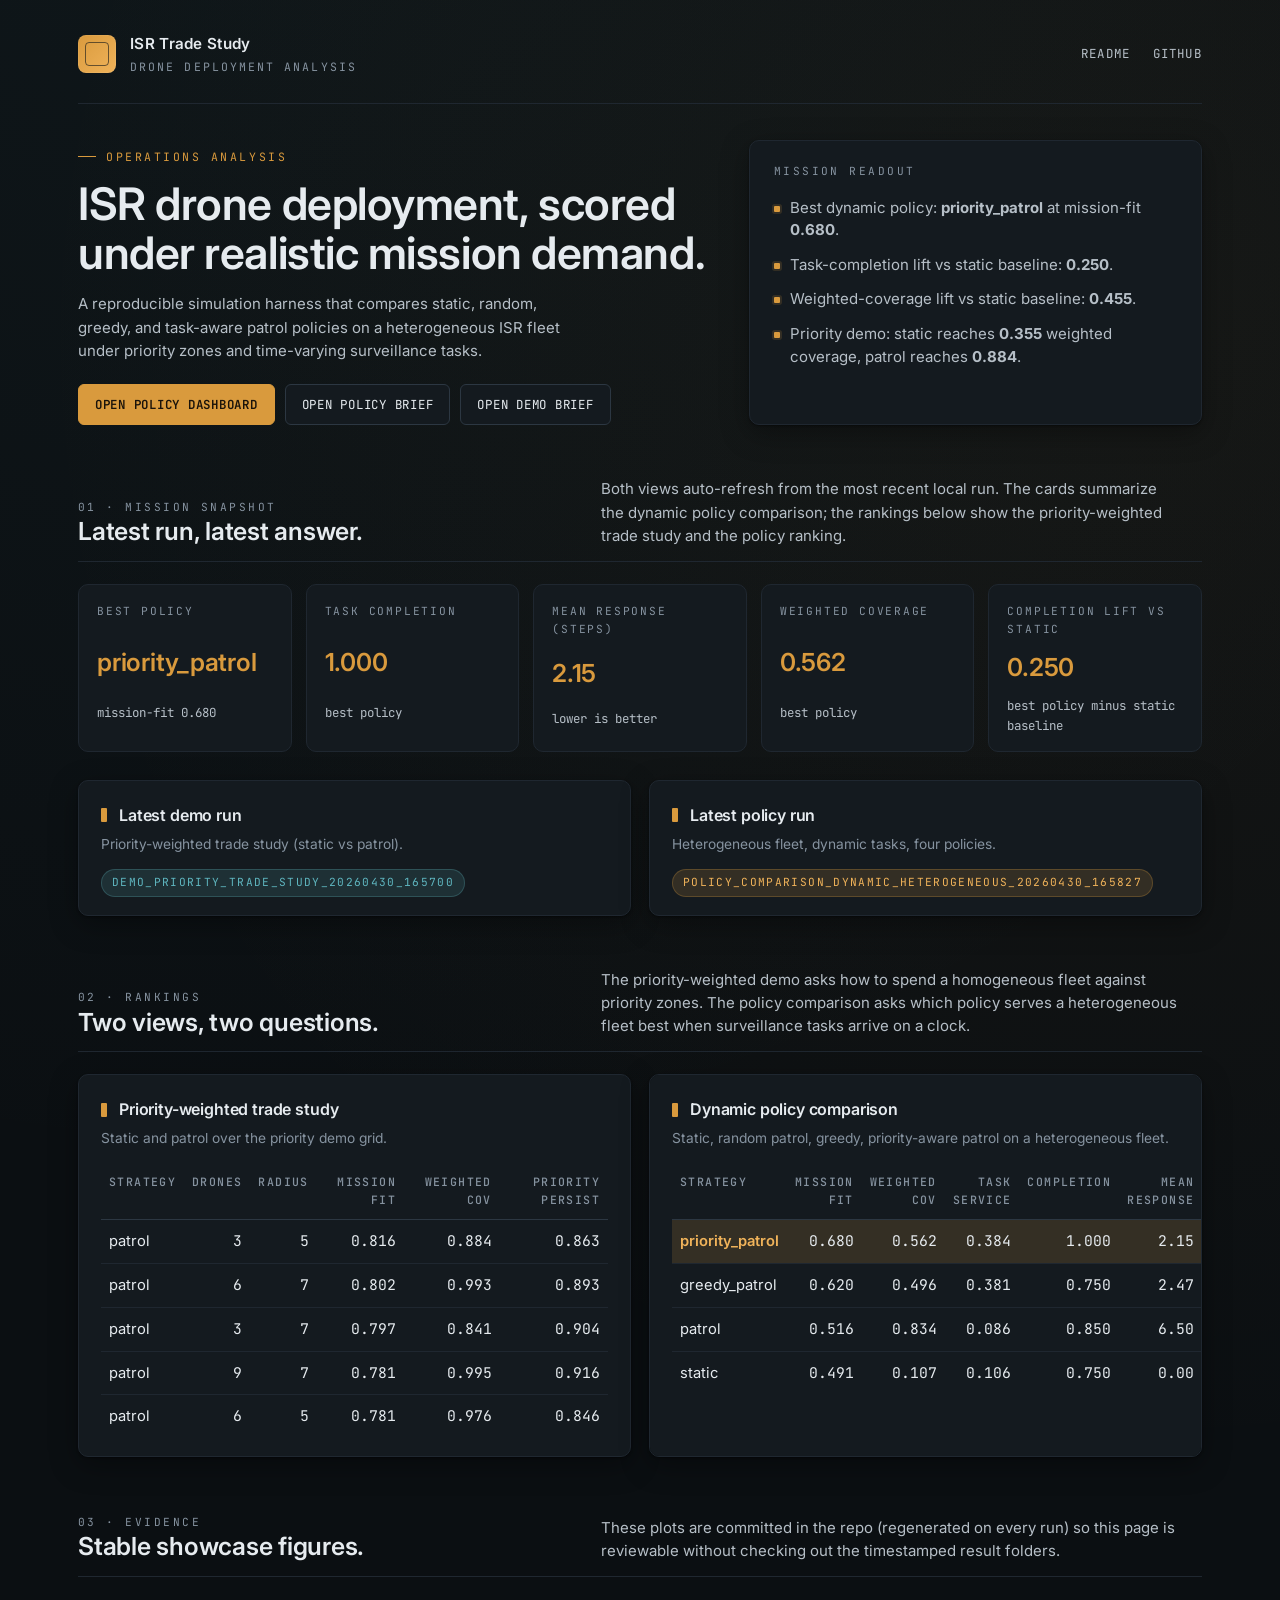
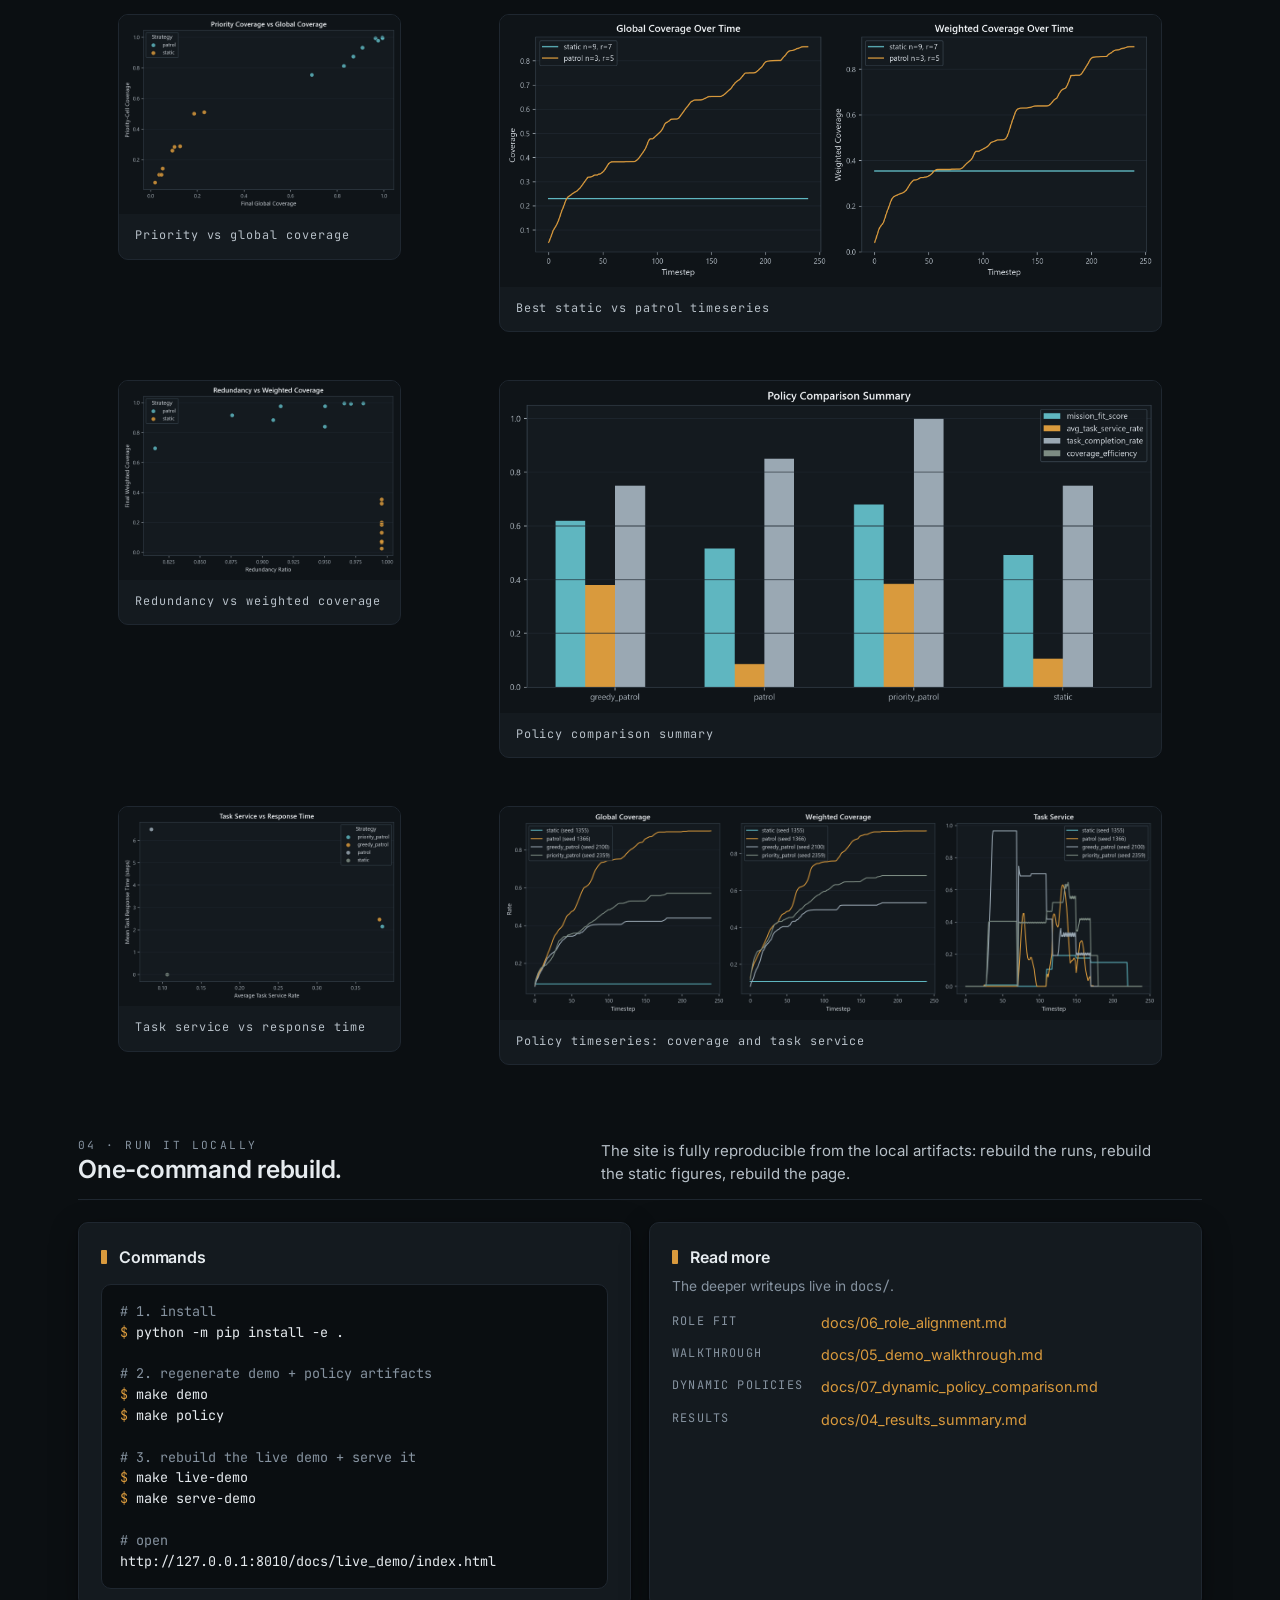
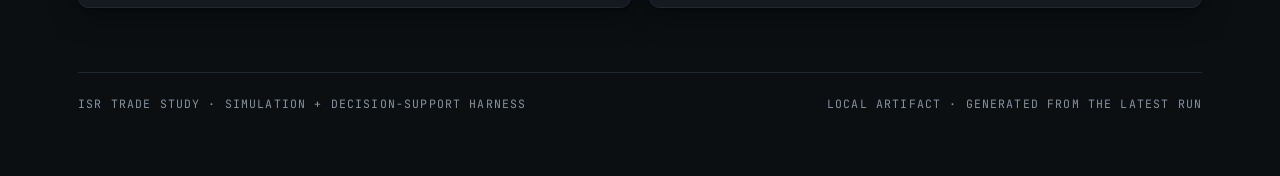
==== commit cdbc2117: "Fix showcase figure layout and make figures clickable The gallery was forcing every tile to the same" ====
--- a/docs/live_demo/index.html
+++ b/docs/live_demo/index.html
@@ -96,7 +96,7 @@
     </div>
     <p>These plots are committed in the repo (regenerated on every run) so this page is reviewable without checking out the timestamped result folders.</p>
   </div>
-  <div class="gallery"><figure class="figure"><img src="../figures/demo_priority_priority_vs_global.png" alt="Priority vs global coverage"><figcaption>Priority vs global coverage</figcaption></figure><figure class="figure"><img src="../figures/demo_priority_best_timeseries.png" alt="Best static vs patrol timeseries"><figcaption>Best static vs patrol timeseries</figcaption></figure><figure class="figure"><img src="../figures/demo_priority_redundancy_vs_coverage.png" alt="Redundancy vs weighted coverage"><figcaption>Redundancy vs weighted coverage</figcaption></figure><figure class="figure"><img src="../figures/policy_dynamic_strategy_bars.png" alt="Policy comparison summary"><figcaption>Policy comparison summary</figcaption></figure><figure class="figure"><img src="../figures/policy_dynamic_task_service_vs_response.png" alt="Task service vs response time"><figcaption>Task service vs response time</figcaption></figure><figure class="figure"><img src="../figures/policy_dynamic_timeseries.png" alt="Policy timeseries: coverage and task service"><figcaption>Policy timeseries: coverage and task service</figcaption></figure></div>
+  <div class="gallery"><figure class="figure"><a class="figure__link" href="../figures/demo_priority_priority_vs_global.png" target="_blank" rel="noopener noreferrer" title="Open full-size image in new tab"><img src="../figures/demo_priority_priority_vs_global.png" alt="Priority vs global coverage"></a><figcaption>Priority vs global coverage</figcaption></figure><figure class="figure figure--wide"><a class="figure__link" href="../figures/demo_priority_best_timeseries.png" target="_blank" rel="noopener noreferrer" title="Open full-size image in new tab"><img src="../figures/demo_priority_best_timeseries.png" alt="Best static vs patrol timeseries"></a><figcaption>Best static vs patrol timeseries</figcaption></figure><figure class="figure"><a class="figure__link" href="../figures/demo_priority_redundancy_vs_coverage.png" target="_blank" rel="noopener noreferrer" title="Open full-size image in new tab"><img src="../figures/demo_priority_redundancy_vs_coverage.png" alt="Redundancy vs weighted coverage"></a><figcaption>Redundancy vs weighted coverage</figcaption></figure><figure class="figure figure--wide"><a class="figure__link" href="../figures/policy_dynamic_strategy_bars.png" target="_blank" rel="noopener noreferrer" title="Open full-size image in new tab"><img src="../figures/policy_dynamic_strategy_bars.png" alt="Policy comparison summary"></a><figcaption>Policy comparison summary</figcaption></figure><figure class="figure"><a class="figure__link" href="../figures/policy_dynamic_task_service_vs_response.png" target="_blank" rel="noopener noreferrer" title="Open full-size image in new tab"><img src="../figures/policy_dynamic_task_service_vs_response.png" alt="Task service vs response time"></a><figcaption>Task service vs response time</figcaption></figure><figure class="figure figure--wide"><a class="figure__link" href="../figures/policy_dynamic_timeseries.png" target="_blank" rel="noopener noreferrer" title="Open full-size image in new tab"><img src="../figures/policy_dynamic_timeseries.png" alt="Policy timeseries: coverage and task service"></a><figcaption>Policy timeseries: coverage and task service</figcaption></figure></div>
 </section>
 
 
--- a/docs/live_demo/assets/styles.css
+++ b/docs/live_demo/assets/styles.css
@@ -449,6 +449,7 @@
 .gallery {
   display: grid;
   grid-template-columns: repeat(auto-fit, minmax(320px, 1fr));
+  align-items: start;
   gap: 18px;
 }
 
@@ -459,6 +460,29 @@
   overflow: hidden;
   display: flex;
   flex-direction: column;
+  align-self: start;
+  transition: border-color 120ms ease, transform 120ms ease, box-shadow 120ms ease;
+}
+
+.figure--wide {
+  grid-column: span 2;
+}
+
+@media (max-width: 900px) {
+  .figure--wide {
+    grid-column: auto;
+  }
+}
+
+.figure__link {
+  display: block;
+  line-height: 0;
+  background: #0f1418;
+}
+
+.figure__link:focus-visible {
+  outline: 2px solid var(--accent);
+  outline-offset: -2px;
 }
 
 .figure img {
@@ -466,6 +490,12 @@
   width: 100%;
   height: auto;
   background: #0f1418;
+}
+
+.figure:hover {
+  border-color: var(--line-strong);
+  transform: translateY(-1px);
+  box-shadow: var(--shadow);
 }
 
 .figure figcaption {
